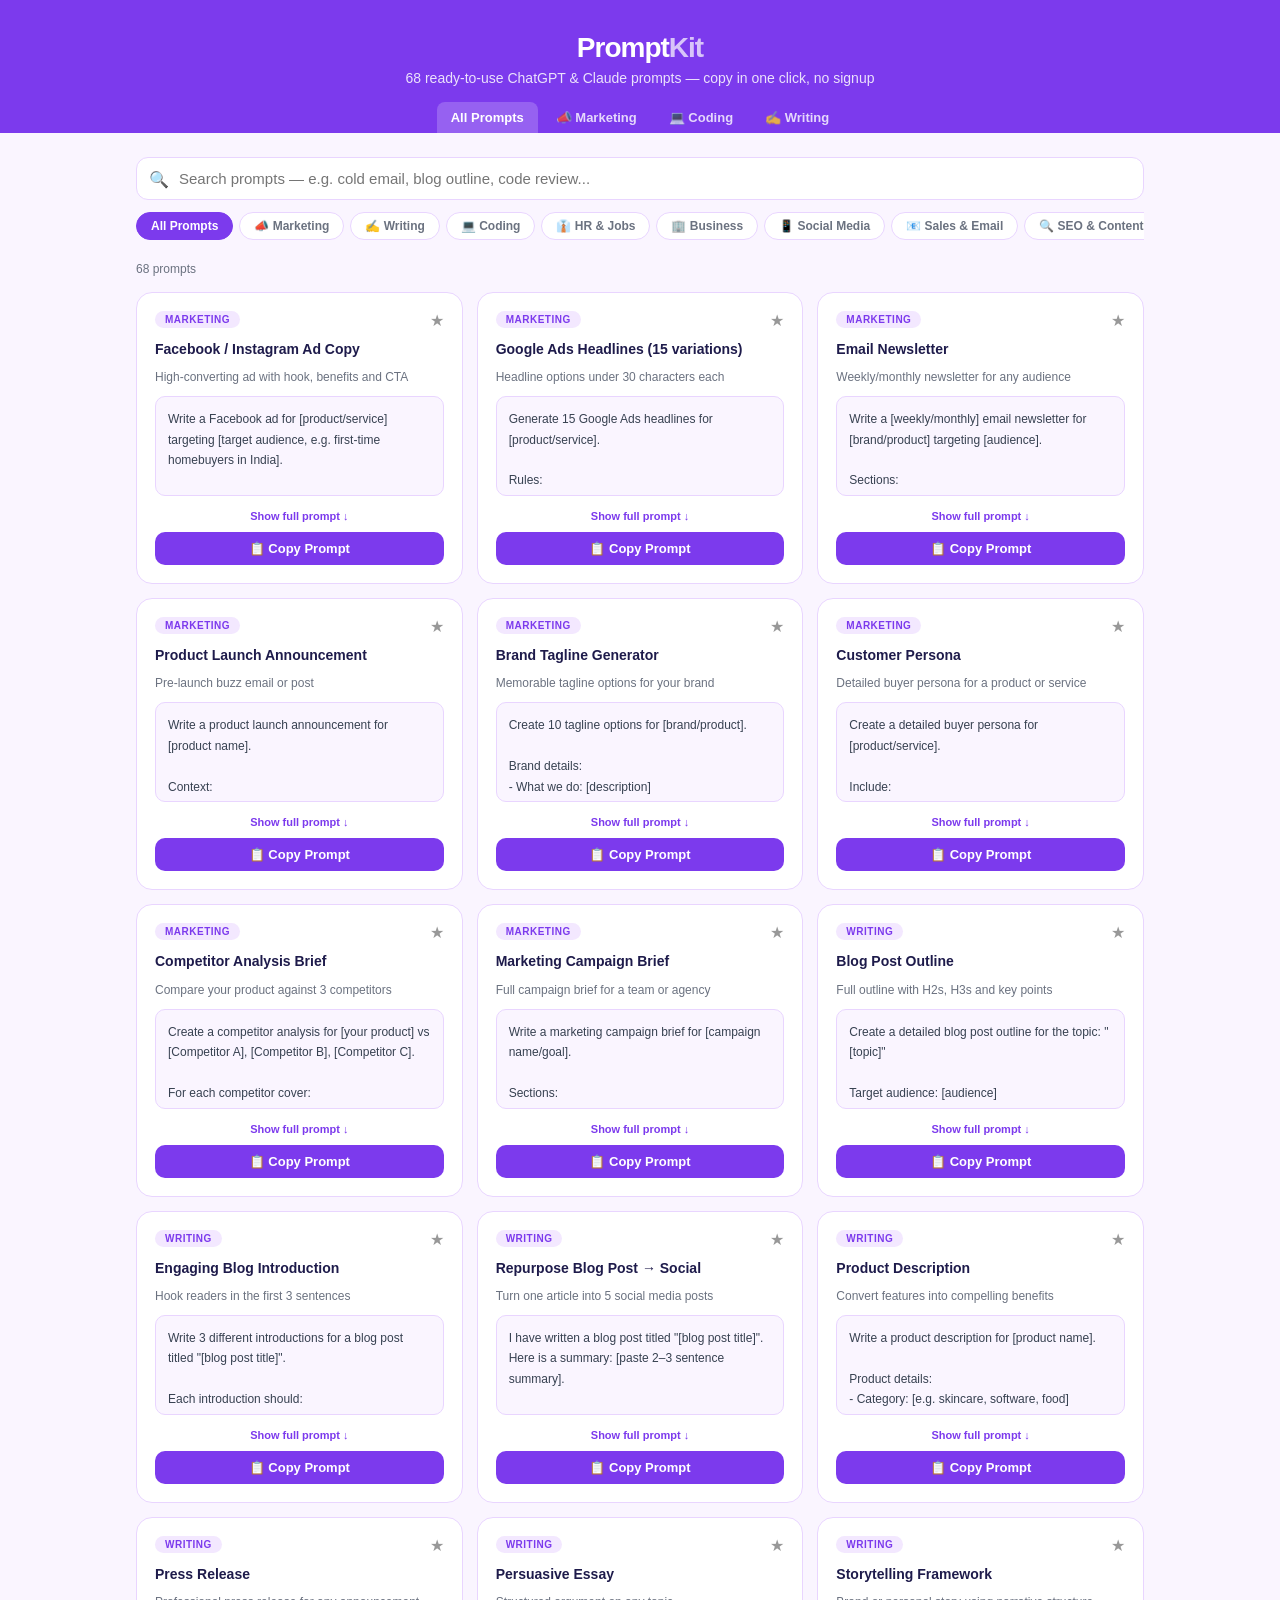
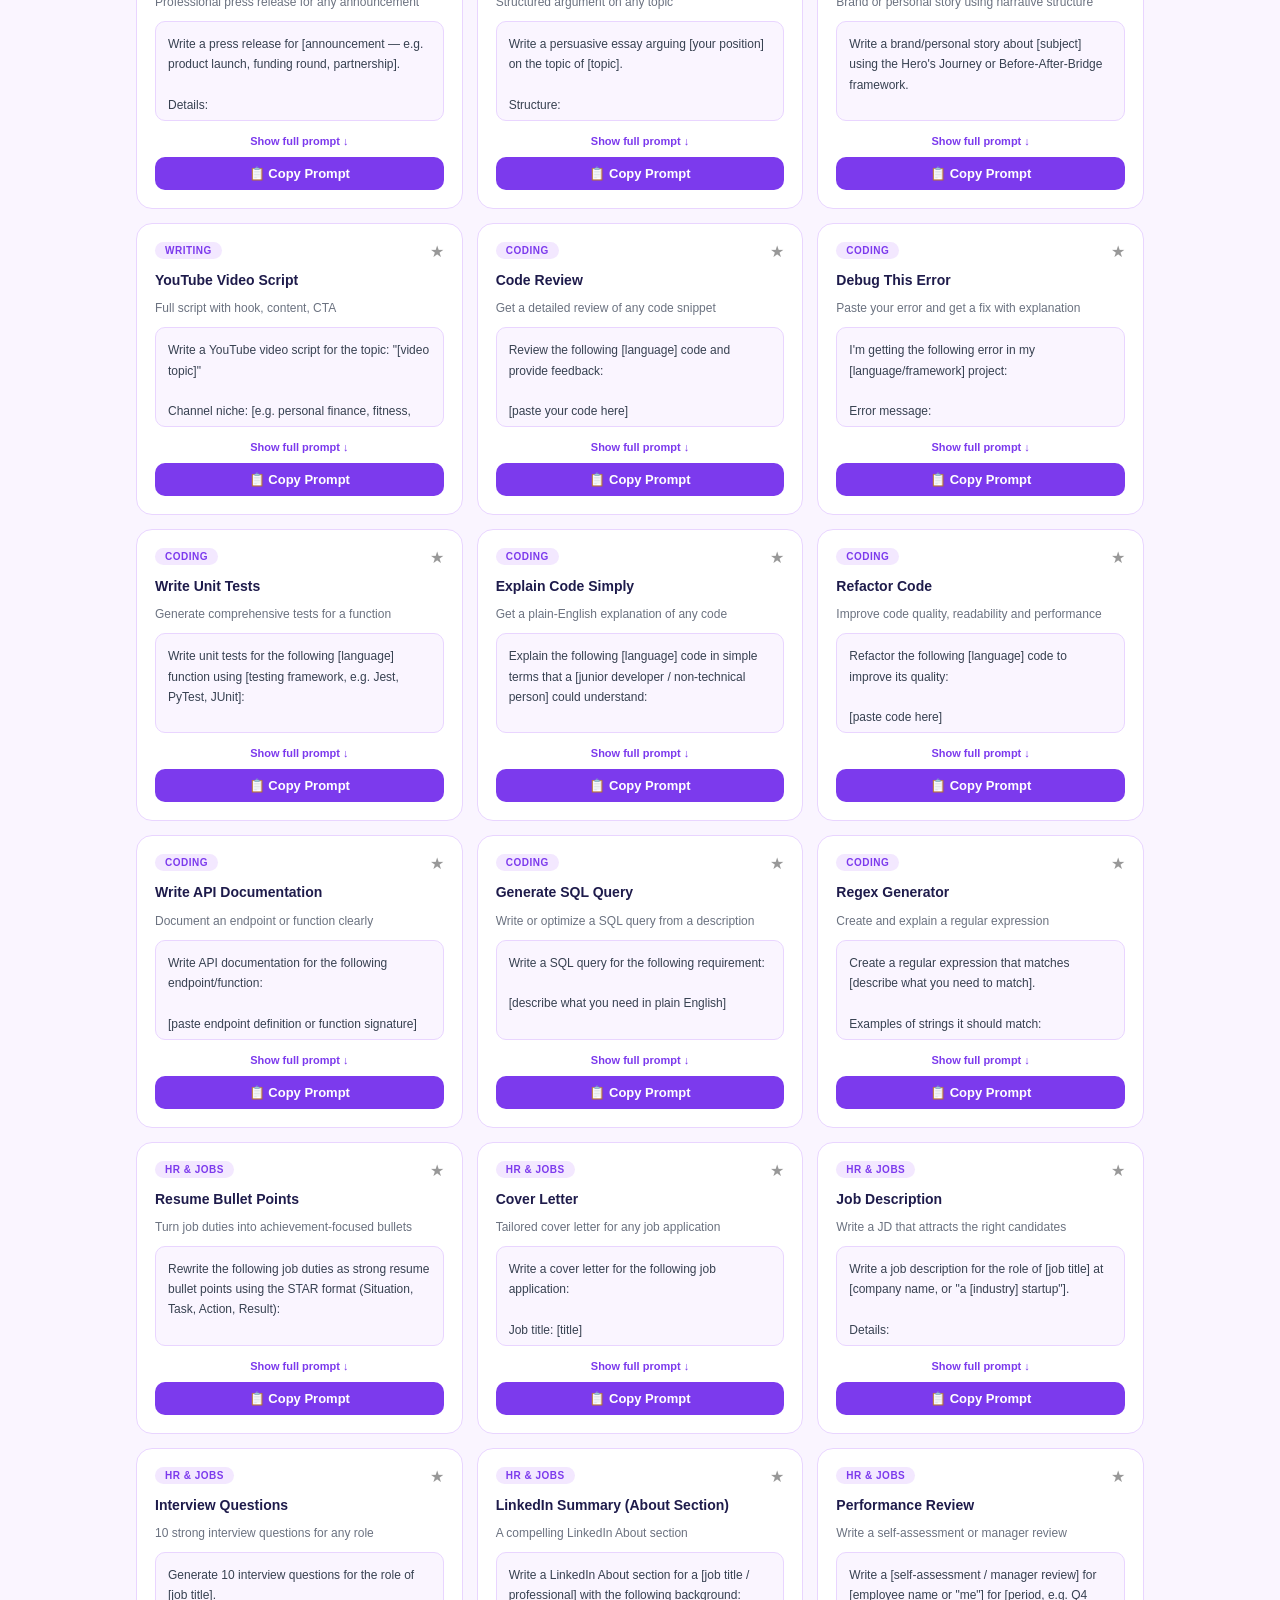
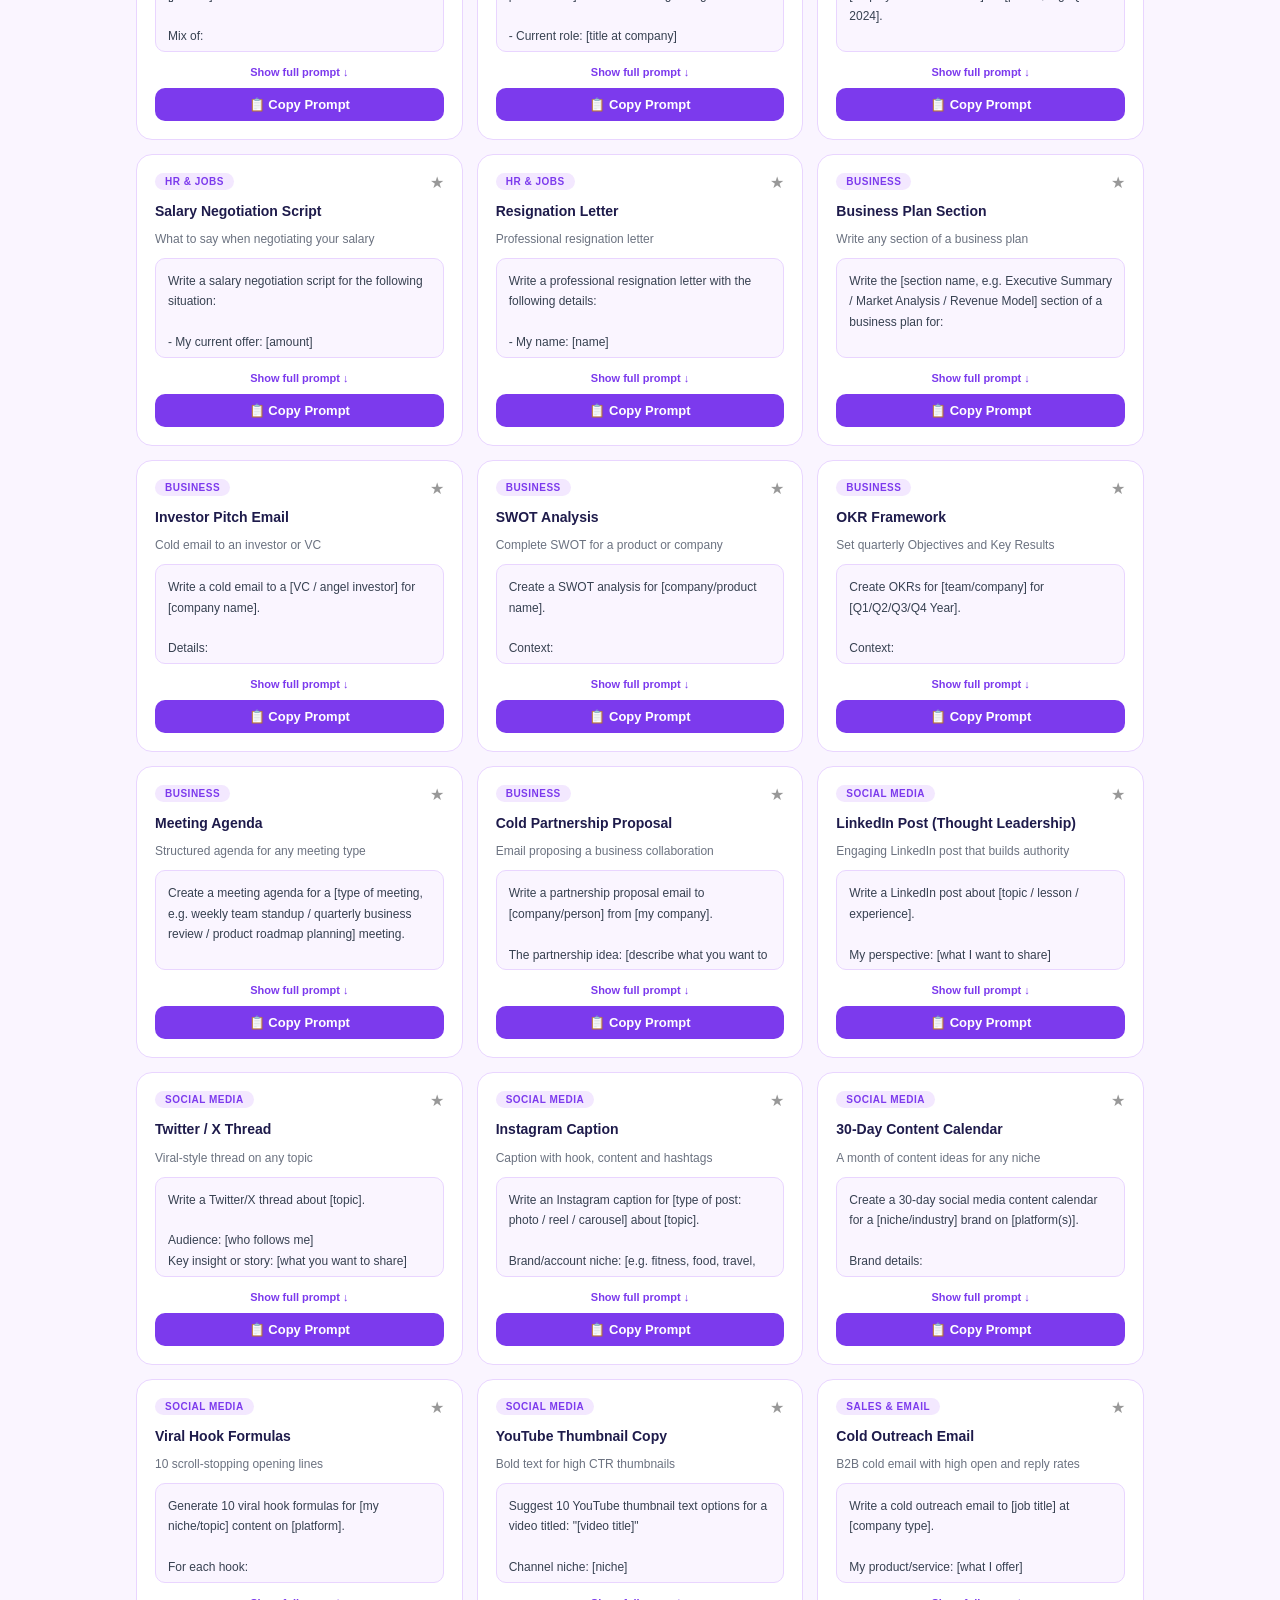
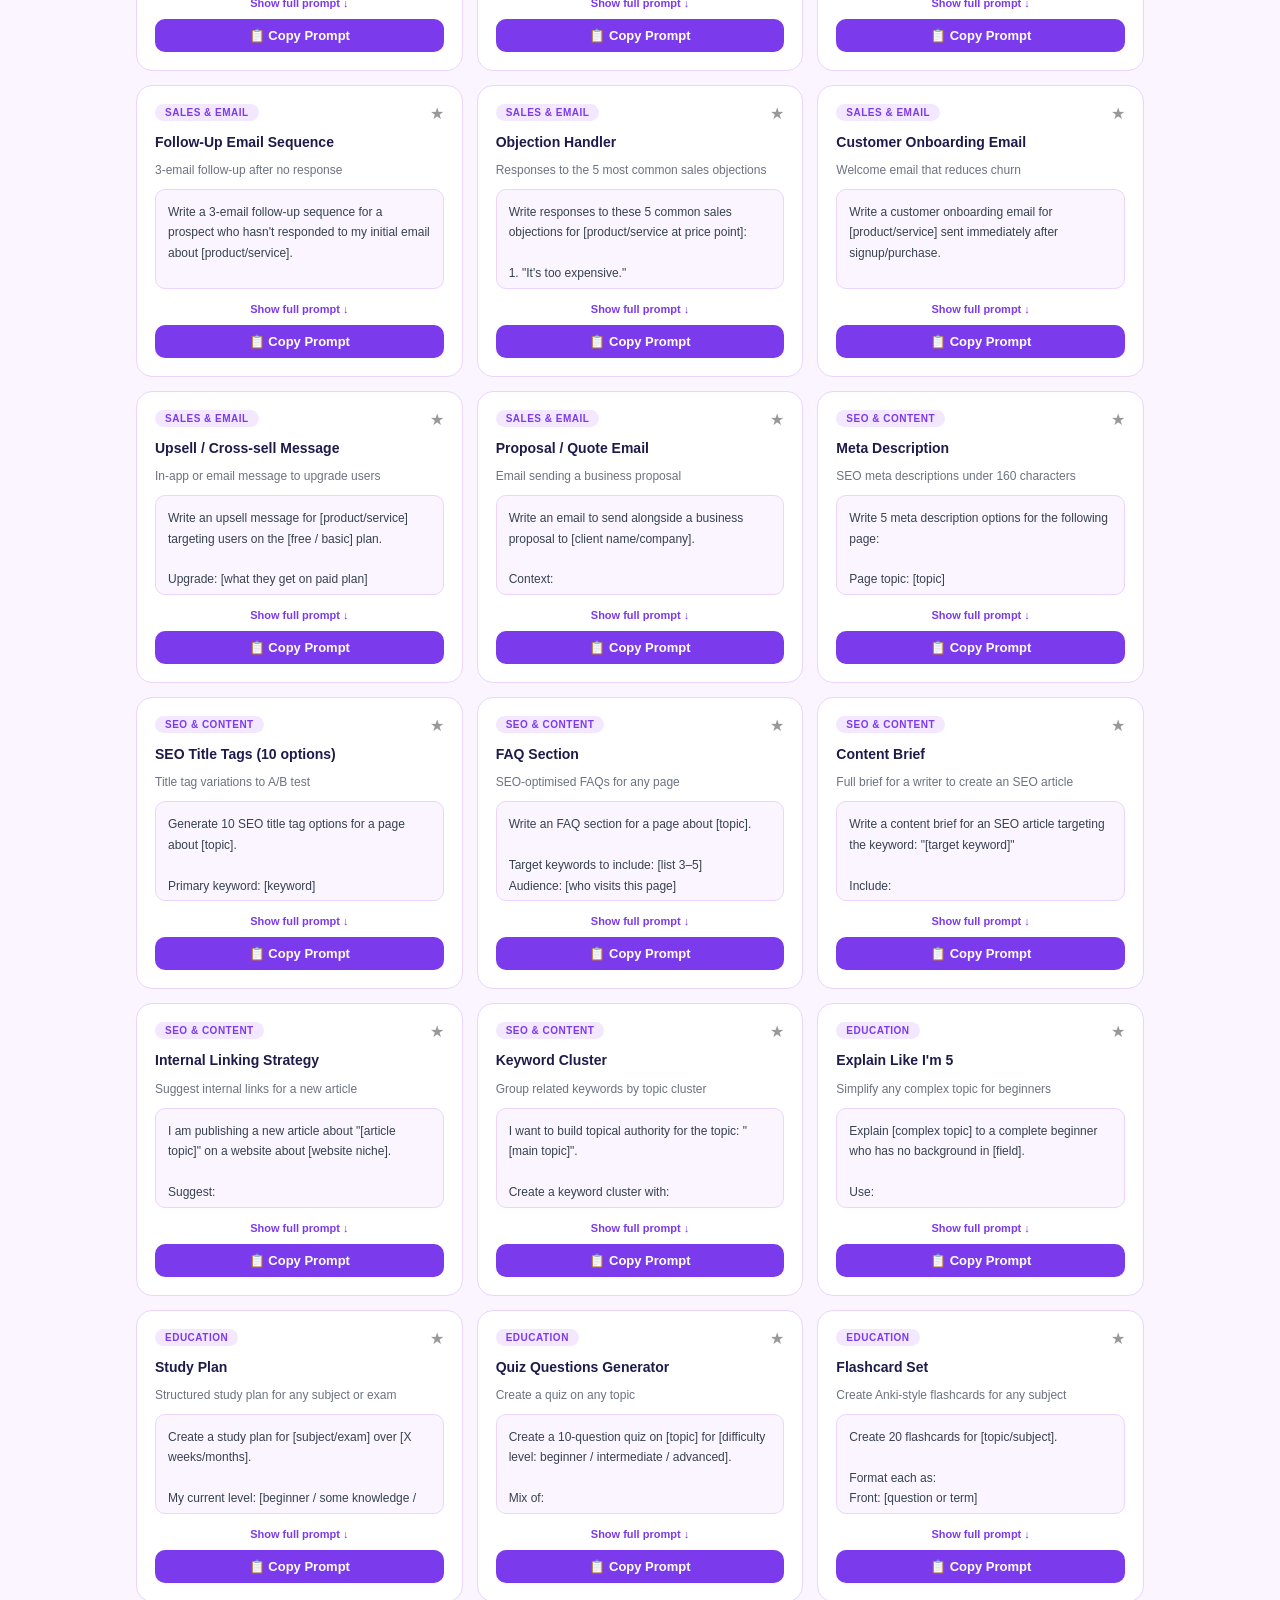
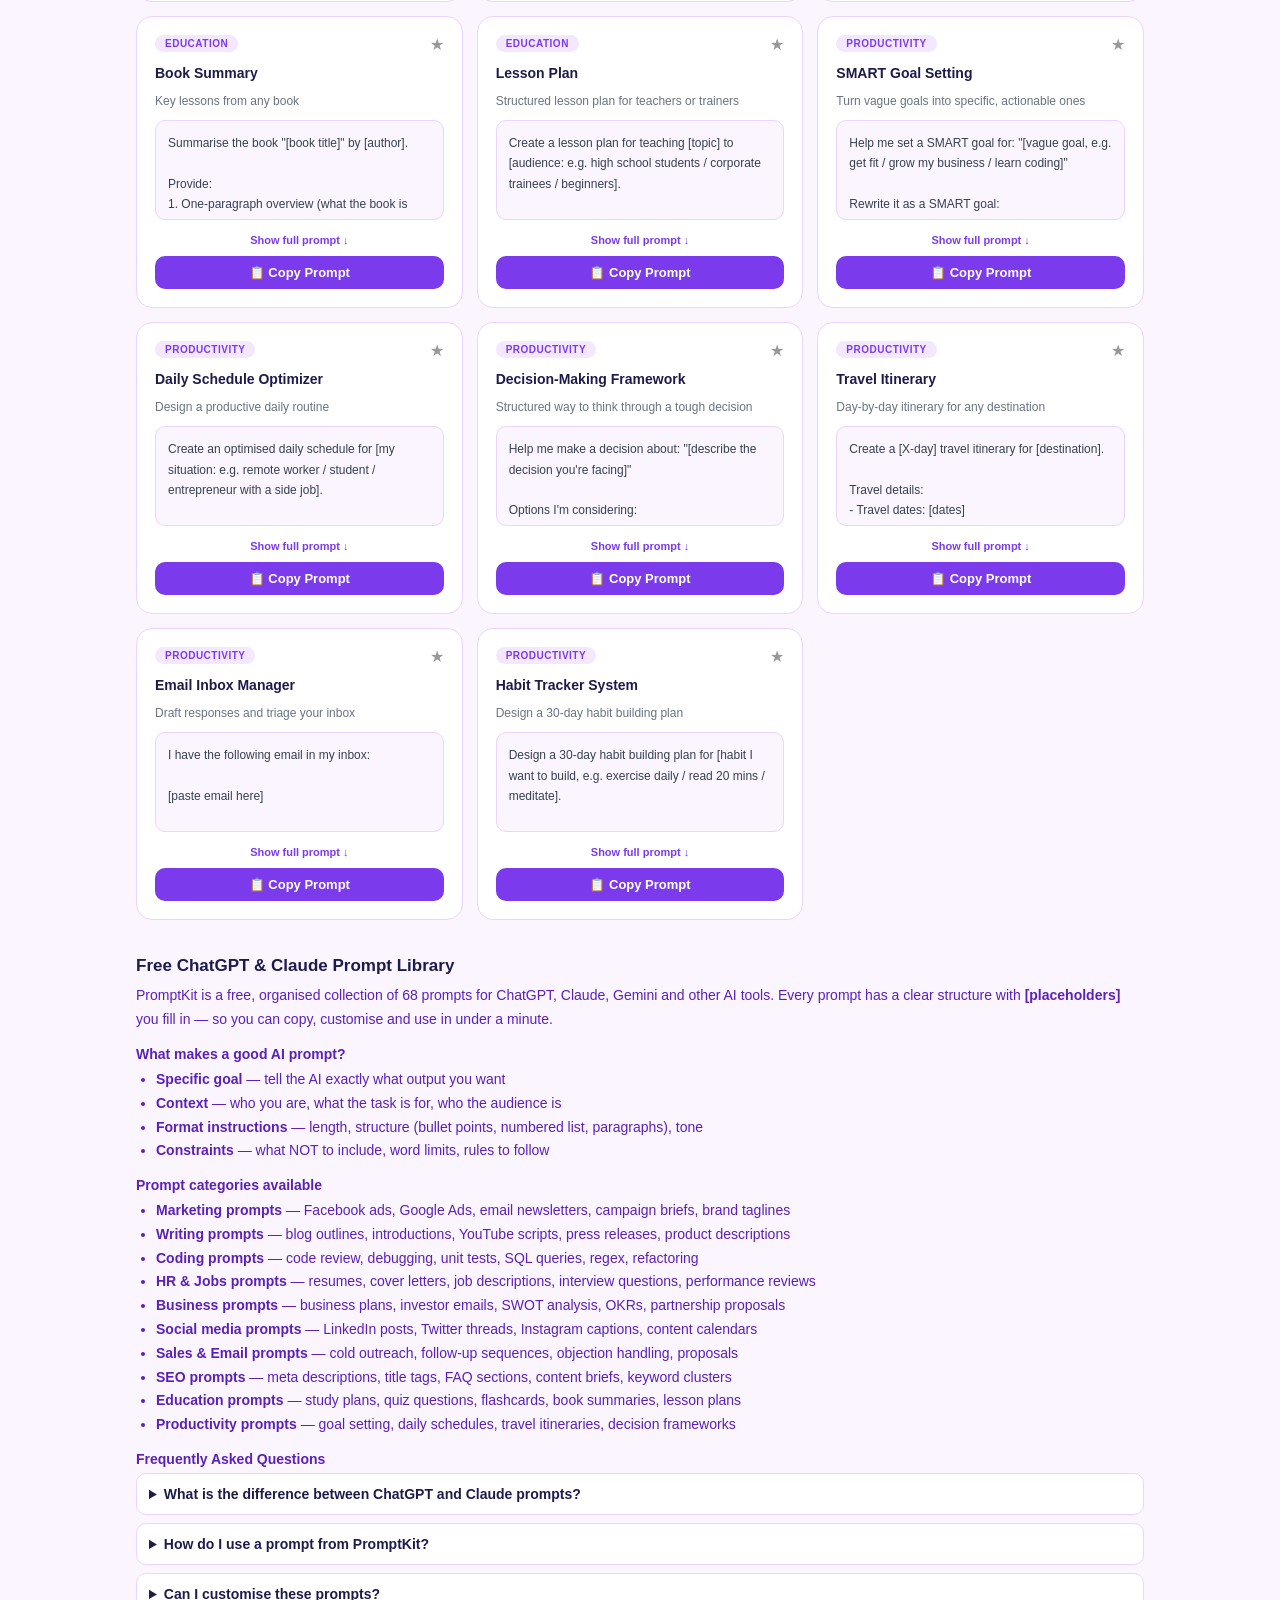
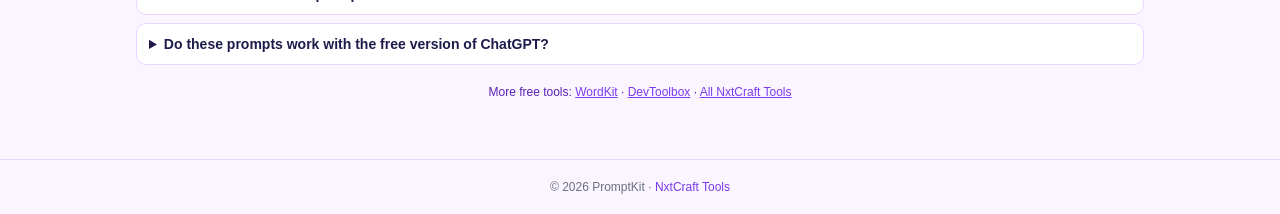
==== index.html @ 1565d72a "Add PromptKit — Free ChatGPT & Claude Prompt Library 68 prompts across 10 categories: marketing, wri" ====
<!DOCTYPE html>
<html lang="en">
<head>
<meta charset="UTF-8">
<meta name="viewport" content="width=device-width, initial-scale=1.0">
<title>PromptKit – Free ChatGPT & Claude Prompt Library | 68 Prompts</title>
<meta name="description" content="Free library of 68 ready-to-use ChatGPT and Claude prompts. Organised by category: marketing, writing, coding, HR, business, social media, SEO, sales and more. Copy in one click.">
<meta name="keywords" content="chatgpt prompts, claude prompts, ai prompts, chatgpt prompts for marketing, chatgpt prompts for writing, chatgpt prompts for coding, best chatgpt prompts, prompt library free, ai prompt templates">
<link rel="canonical" href="https://nxtcraft.github.io/promptkit/">
<meta property="og:title" content="PromptKit – Free ChatGPT & Claude Prompt Library">
<meta property="og:description" content="68 ready-to-use prompts for marketing, writing, coding, HR, business, sales and more. Copy in one click. Free, no signup.">
<meta property="og:type" content="website">
<meta property="og:url" content="https://nxtcraft.github.io/promptkit/">
<meta name="twitter:card" content="summary_large_image">
<link rel="stylesheet" href="css/main.css">
<script type="application/ld+json">
{
  "@context": "https://schema.org",
  "@type": "WebApplication",
  "name": "PromptKit – AI Prompt Library",
  "url": "https://nxtcraft.github.io/promptkit/",
  "description": "Free library of 68 ChatGPT and Claude prompts organised by category. Copy in one click.",
  "applicationCategory": "UtilitiesApplication",
  "offers": { "@type": "Offer", "price": "0", "priceCurrency": "INR" }
}
</script>
<script type="application/ld+json">
{
  "@context": "https://schema.org",
  "@type": "FAQPage",
  "mainEntity": [
    {
      "@type": "Question",
      "name": "What are the best ChatGPT prompts for marketing?",
      "acceptedAnswer": { "@type": "Answer", "text": "The best ChatGPT prompts for marketing include prompts for Facebook ad copy, Google Ads headlines, email newsletters, product launch announcements, brand taglines and customer personas. PromptKit includes all of these with fill-in-the-blank placeholders so you can use them immediately." }
    },
    {
      "@type": "Question",
      "name": "How do I write a good ChatGPT prompt?",
      "acceptedAnswer": { "@type": "Answer", "text": "A good ChatGPT prompt includes: a clear goal (what you want), context (who you are, what the task is), format instructions (length, structure, tone), and examples if needed. Using [placeholders] for variable information makes prompts reusable. All prompts in PromptKit follow this structure." }
    },
    {
      "@type": "Question",
      "name": "Can I use these prompts with Claude AI?",
      "acceptedAnswer": { "@type": "Answer", "text": "Yes. All prompts in PromptKit work with ChatGPT (GPT-4), Claude (by Anthropic), Google Gemini, and most other large language models. The prompts are model-agnostic — they use clear instructions that any capable AI can follow." }
    },
    {
      "@type": "Question",
      "name": "Are these prompts free to use?",
      "acceptedAnswer": { "@type": "Answer", "text": "Yes, all prompts on PromptKit are completely free. No signup, no paywall, no credit card. Copy any prompt in one click and use it immediately in ChatGPT, Claude, or any AI tool." }
    }
  ]
}
</script>
</head>
<body>

<div class="site-header">
  <h1>Prompt<span>Kit</span></h1>
  <p>68 ready-to-use ChatGPT & Claude prompts — copy in one click, no signup</p>
  <nav class="header-nav">
    <a href="index.html" class="active">All Prompts</a>
    <a href="marketing/">📣 Marketing</a>
    <a href="coding/">💻 Coding</a>
    <a href="writing/">✍️ Writing</a>
  </nav>
</div>

<div class="container">

  <div class="toolbar">
    <div class="search-box">
      <span>🔍</span>
      <input type="text" id="search" placeholder="Search prompts — e.g. cold email, blog outline, code review..." oninput="onSearch(this.value)" autocomplete="off">
    </div>
    <div class="filter-chips" id="filter-chips"></div>
  </div>

  <div class="stats-row" id="stats"></div>

  <div class="prompt-grid" id="prompt-grid"></div>

  <!-- SEO -->
  <div class="seo">
    <h2>Free ChatGPT & Claude Prompt Library</h2>
    <p>PromptKit is a free, organised collection of 68 prompts for ChatGPT, Claude, Gemini and other AI tools. Every prompt has a clear structure with <strong>[placeholders]</strong> you fill in — so you can copy, customise and use in under a minute.</p>

    <h3>What makes a good AI prompt?</h3>
    <ul>
      <li><strong>Specific goal</strong> — tell the AI exactly what output you want</li>
      <li><strong>Context</strong> — who you are, what the task is for, who the audience is</li>
      <li><strong>Format instructions</strong> — length, structure (bullet points, numbered list, paragraphs), tone</li>
      <li><strong>Constraints</strong> — what NOT to include, word limits, rules to follow</li>
    </ul>

    <h3>Prompt categories available</h3>
    <ul>
      <li><strong>Marketing prompts</strong> — Facebook ads, Google Ads, email newsletters, campaign briefs, brand taglines</li>
      <li><strong>Writing prompts</strong> — blog outlines, introductions, YouTube scripts, press releases, product descriptions</li>
      <li><strong>Coding prompts</strong> — code review, debugging, unit tests, SQL queries, regex, refactoring</li>
      <li><strong>HR & Jobs prompts</strong> — resumes, cover letters, job descriptions, interview questions, performance reviews</li>
      <li><strong>Business prompts</strong> — business plans, investor emails, SWOT analysis, OKRs, partnership proposals</li>
      <li><strong>Social media prompts</strong> — LinkedIn posts, Twitter threads, Instagram captions, content calendars</li>
      <li><strong>Sales & Email prompts</strong> — cold outreach, follow-up sequences, objection handling, proposals</li>
      <li><strong>SEO prompts</strong> — meta descriptions, title tags, FAQ sections, content briefs, keyword clusters</li>
      <li><strong>Education prompts</strong> — study plans, quiz questions, flashcards, book summaries, lesson plans</li>
      <li><strong>Productivity prompts</strong> — goal setting, daily schedules, travel itineraries, decision frameworks</li>
    </ul>

    <h3>Frequently Asked Questions</h3>
    <details>
      <summary>What is the difference between ChatGPT and Claude prompts?</summary>
      <p>Both ChatGPT (by OpenAI) and Claude (by Anthropic) are large language models that understand natural language instructions. The same prompt generally works well on both — the main differences are in response style. Claude tends to follow formatting instructions more precisely, while ChatGPT may be more creative. All prompts on PromptKit are tested to work on both.</p>
    </details>
    <details>
      <summary>How do I use a prompt from PromptKit?</summary>
      <p>Click "Copy Prompt" on any card. Open ChatGPT (chat.openai.com) or Claude (claude.ai). Paste the prompt. Replace the [placeholders] with your actual information. Press Enter. The AI will generate a tailored output in seconds.</p>
    </details>
    <details>
      <summary>Can I customise these prompts?</summary>
      <p>Yes — in fact, that's the point. Every prompt uses [brackets] to mark what you should customise. You can also add more context, change the format instructions, or combine parts of different prompts to create your own.</p>
    </details>
    <details>
      <summary>Do these prompts work with the free version of ChatGPT?</summary>
      <p>Most prompts work well with the free version of ChatGPT (GPT-3.5). For complex tasks like code review, SWOT analysis, or long-form writing, GPT-4 or Claude 3 will give significantly better results.</p>
    </details>

    <div style="margin-top:20px; text-align:center; font-size:12px; color:#5b21b6;">
      More free tools: <a href="https://nxtcraft.github.io/wordkit/" style="color:#7c3aed;">WordKit</a> ·
      <a href="https://nxtcraft.github.io/devtoolbox/" style="color:#7c3aed;">DevToolbox</a> ·
      <a href="https://nxtcraft.github.io/" style="color:#7c3aed;">All NxtCraft Tools</a>
    </div>
  </div>
</div>

<footer>&copy; 2026 PromptKit · <a href="https://nxtcraft.github.io/">NxtCraft Tools</a></footer>

<script src="js/prompts.js"></script>
<script src="js/app.js"></script>
</body>
</html>
---- css/main.css ----
*, *::before, *::after { box-sizing: border-box; margin: 0; padding: 0; }
:root {
  --bg: #faf5ff; --surface: #fff; --surface2: #faf5ff;
  --border: #e9d5ff; --accent: #7c3aed; --accent2: #6d28d9;
  --accent-light: #f5f3ff; --text: #1e1b4b; --muted: #6b7280; --label: #5b21b6;
  --success: #16a34a; --tag-bg: #f3e8ff; --tag-text: #7c3aed;
}
body { font-family: -apple-system, BlinkMacSystemFont, 'Segoe UI', sans-serif; background: var(--bg); color: var(--text); min-height: 100vh; font-size: 15px; }

/* HEADER */
.site-header { background: var(--accent); color: white; padding: 32px 16px 0; text-align: center; }
.site-header h1 { font-size: 28px; font-weight: 900; letter-spacing: -1px; }
.site-header h1 span { opacity: .7; }
.site-header p { font-size: 14px; opacity: .85; margin: 6px 0 16px; }
.header-nav { display: flex; gap: 4px; justify-content: center; flex-wrap: wrap; padding-bottom: 0; }
.header-nav a { color: rgba(255,255,255,.8); font-size: 13px; font-weight: 600; padding: 8px 14px; border-radius: 8px 8px 0 0; text-decoration: none; white-space: nowrap; }
.header-nav a.active, .header-nav a:hover { background: rgba(255,255,255,.2); color: white; }

.container { max-width: 1040px; margin: 0 auto; padding: 24px 16px 60px; }

/* SEARCH + FILTER */
.toolbar { display: flex; flex-direction: column; gap: 12px; margin-bottom: 20px; }
.search-box { position: relative; }
.search-box input { width: 100%; padding: 12px 16px 12px 42px; border: 1.5px solid var(--border); border-radius: 12px; font-size: 15px; background: var(--surface); outline: none; color: var(--text); }
.search-box input:focus { border-color: var(--accent); }
.search-box span { position: absolute; left: 13px; top: 50%; transform: translateY(-50%); font-size: 16px; }
.filter-chips { display: flex; gap: 6px; overflow-x: auto; padding-bottom: 2px; }
.filter-chips::-webkit-scrollbar { height: 3px; }
.chip { padding: 6px 14px; border-radius: 20px; border: 1.5px solid var(--border); background: var(--surface); font-size: 12px; font-weight: 700; cursor: pointer; color: var(--muted); white-space: nowrap; transition: all .15s; }
.chip.active { background: var(--accent); color: white; border-color: var(--accent); }
.chip:hover:not(.active) { border-color: var(--accent); color: var(--accent); }

/* STATS */
.stats-row { font-size: 12px; color: var(--muted); margin-bottom: 16px; }

/* GRID */
.prompt-grid { display: grid; grid-template-columns: repeat(auto-fill, minmax(300px, 1fr)); gap: 14px; }
@media (max-width: 640px) { .prompt-grid { grid-template-columns: 1fr; } }

/* PROMPT CARD */
.prompt-card { background: var(--surface); border: 1.5px solid var(--border); border-radius: 16px; padding: 18px; display: flex; flex-direction: column; gap: 10px; transition: border-color .15s, box-shadow .15s; }
.prompt-card:hover { border-color: var(--accent); box-shadow: 0 4px 16px rgba(124,58,237,.08); }
.card-top { display: flex; align-items: flex-start; justify-content: space-between; gap: 8px; }
.card-category { font-size: 10px; font-weight: 800; padding: 3px 10px; border-radius: 12px; background: var(--tag-bg); color: var(--tag-text); text-transform: uppercase; letter-spacing: .05em; white-space: nowrap; }
.fav-btn { background: none; border: none; font-size: 16px; cursor: pointer; opacity: .4; transition: opacity .15s; flex-shrink: 0; }
.fav-btn.active { opacity: 1; }
.card-title { font-size: 14px; font-weight: 800; color: var(--text); line-height: 1.3; }
.card-desc { font-size: 12px; color: var(--muted); line-height: 1.5; }
.prompt-box { background: var(--surface2); border: 1px solid var(--border); border-radius: 10px; padding: 12px; font-size: 12px; color: #374151; line-height: 1.7; font-family: inherit; position: relative; max-height: 100px; overflow: hidden; transition: max-height .3s; }
.prompt-box.expanded { max-height: 600px; }
.prompt-text { white-space: pre-wrap; word-break: break-word; }
.expand-btn { background: none; border: none; font-size: 11px; color: var(--accent); cursor: pointer; font-weight: 700; margin-top: 4px; padding: 0; }
.card-actions { display: flex; gap: 8px; }
.copy-btn { flex: 1; padding: 9px; background: var(--accent); color: white; border: none; border-radius: 10px; font-size: 13px; font-weight: 700; cursor: pointer; transition: background .15s; }
.copy-btn:hover { background: var(--accent2); }
.copy-btn.copied { background: var(--success); }

/* CATEGORY PAGES HERO */
.cat-hero { background: var(--accent); color: white; padding: 28px 16px; text-align: center; }
.cat-hero h1 { font-size: 22px; font-weight: 900; margin-bottom: 6px; }
.cat-hero p { font-size: 14px; opacity: .85; max-width: 520px; margin: 0 auto; }

/* SEO */
.seo { margin-top: 36px; }
.seo h2 { font-size: 17px; font-weight: 800; margin-bottom: 8px; }
.seo h3 { font-size: 14px; font-weight: 700; margin: 14px 0 6px; color: var(--label); }
.seo p, .seo li { font-size: 14px; color: #5b21b6; line-height: 1.7; }
.seo ul, .seo ol { padding-left: 20px; margin-bottom: 10px; }
details { background: var(--surface); border: 1px solid var(--border); border-radius: 10px; padding: 12px; margin-bottom: 8px; }
summary { font-weight: 700; font-size: 14px; cursor: pointer; color: var(--text); }
details p { font-size: 13px; color: var(--muted); margin-top: 8px; line-height: 1.6; }

footer { text-align: center; padding: 20px; font-size: 12px; color: var(--muted); border-top: 1px solid var(--border); }
footer a { color: var(--accent); text-decoration: none; }

.empty-state { text-align: center; padding: 48px 20px; color: var(--muted); }
.empty-state div:first-child { font-size: 36px; margin-bottom: 8px; }
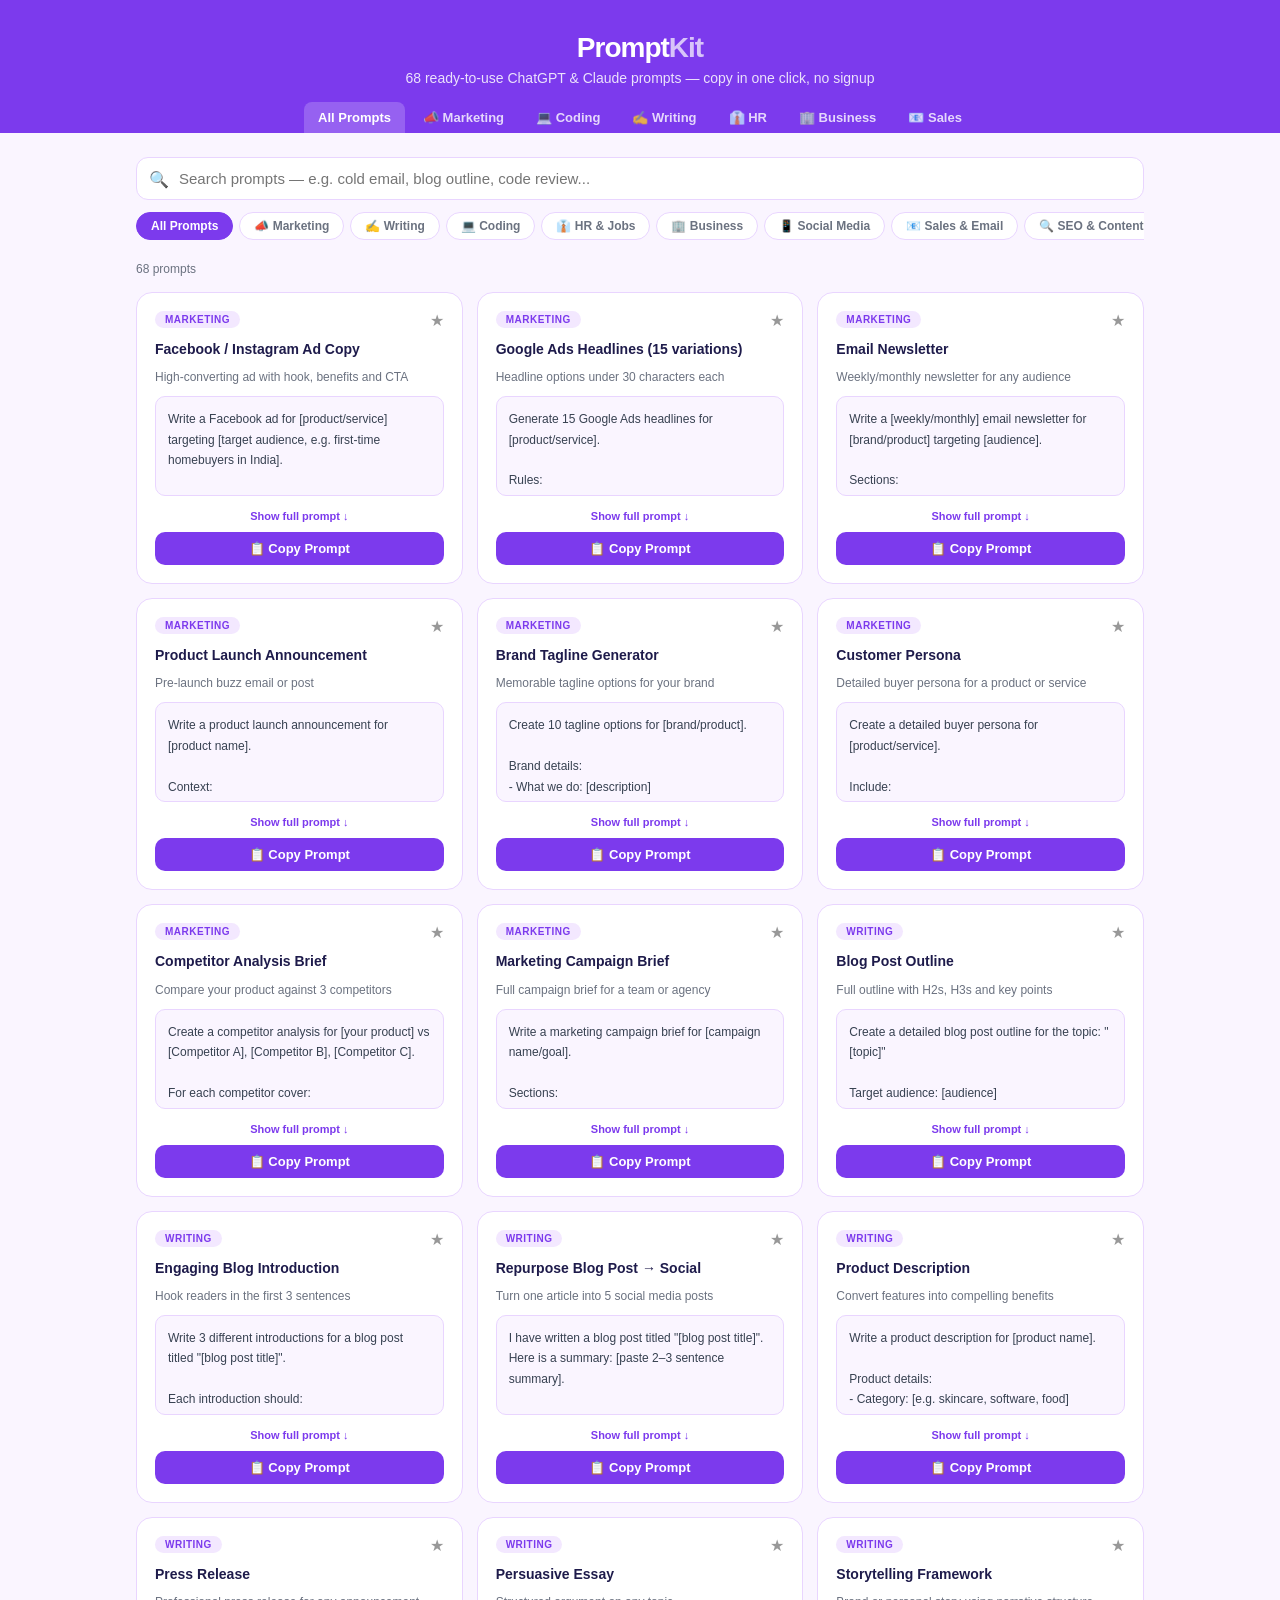
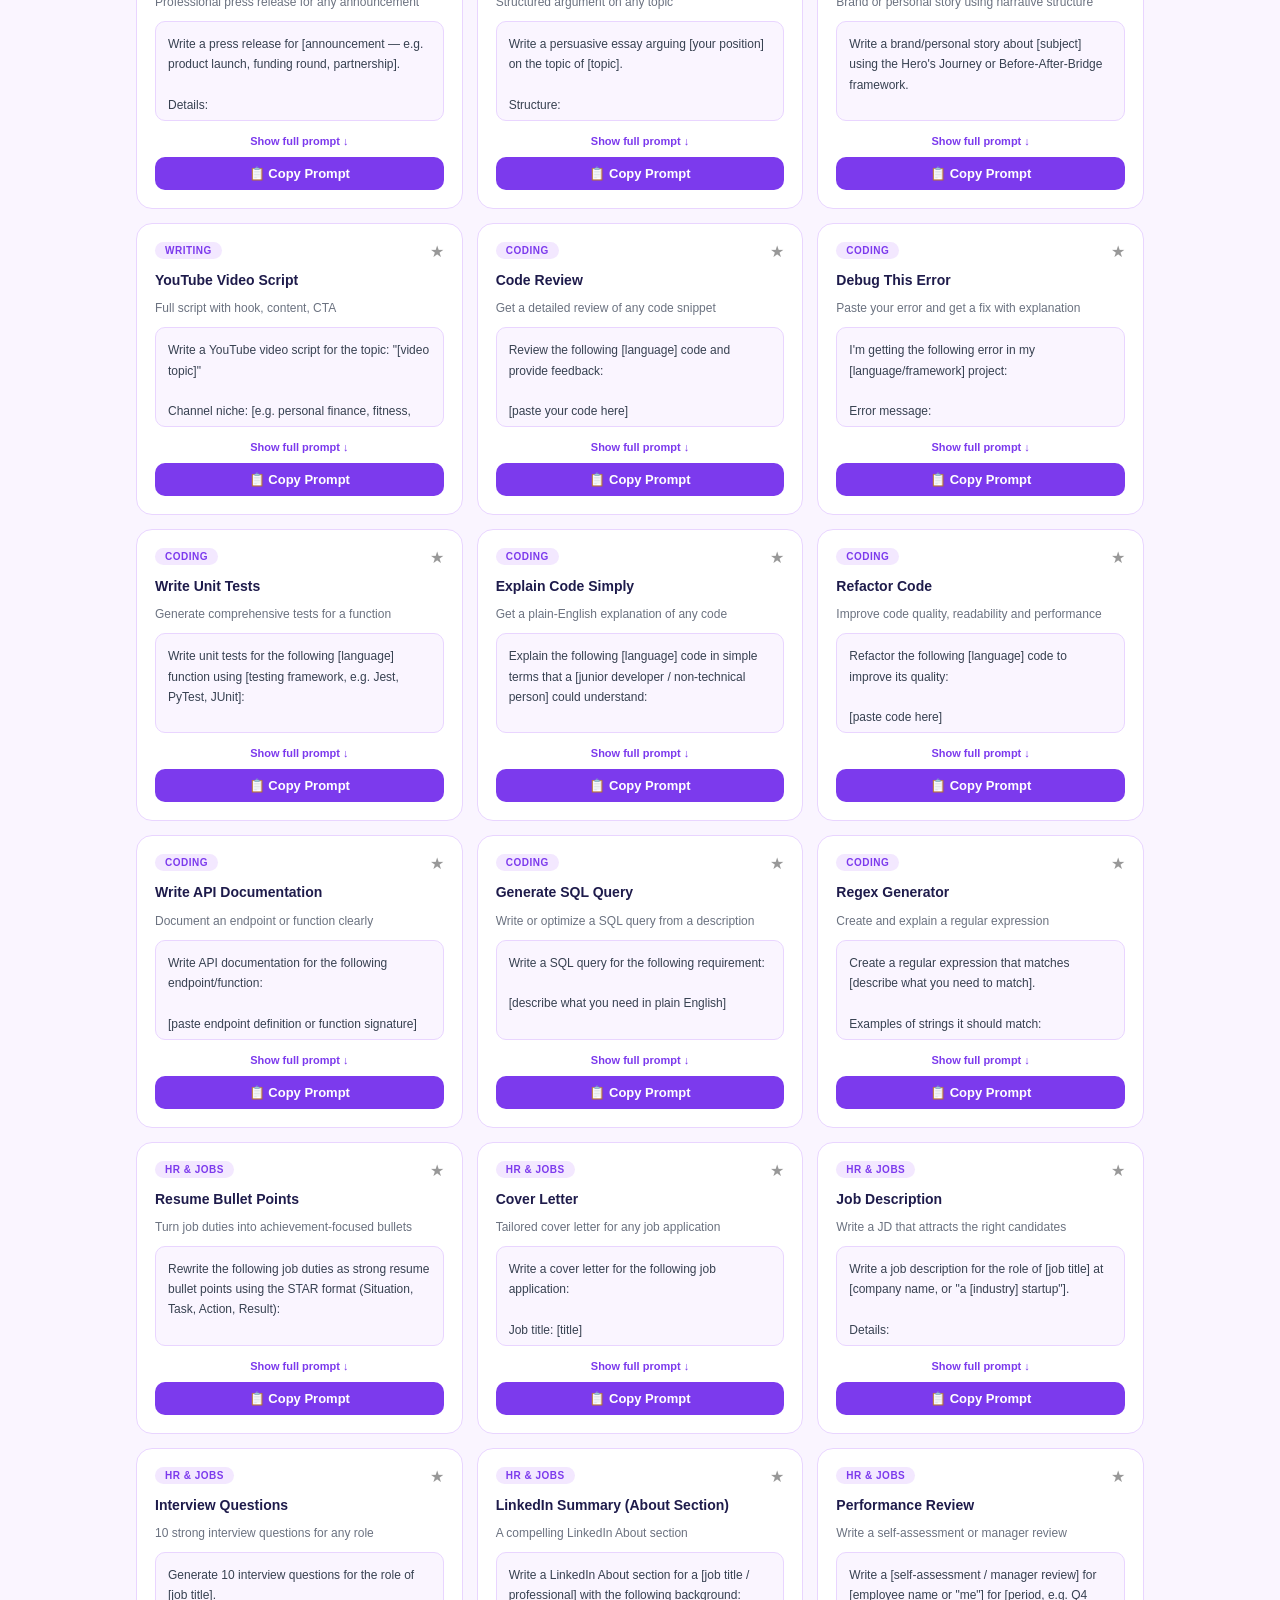
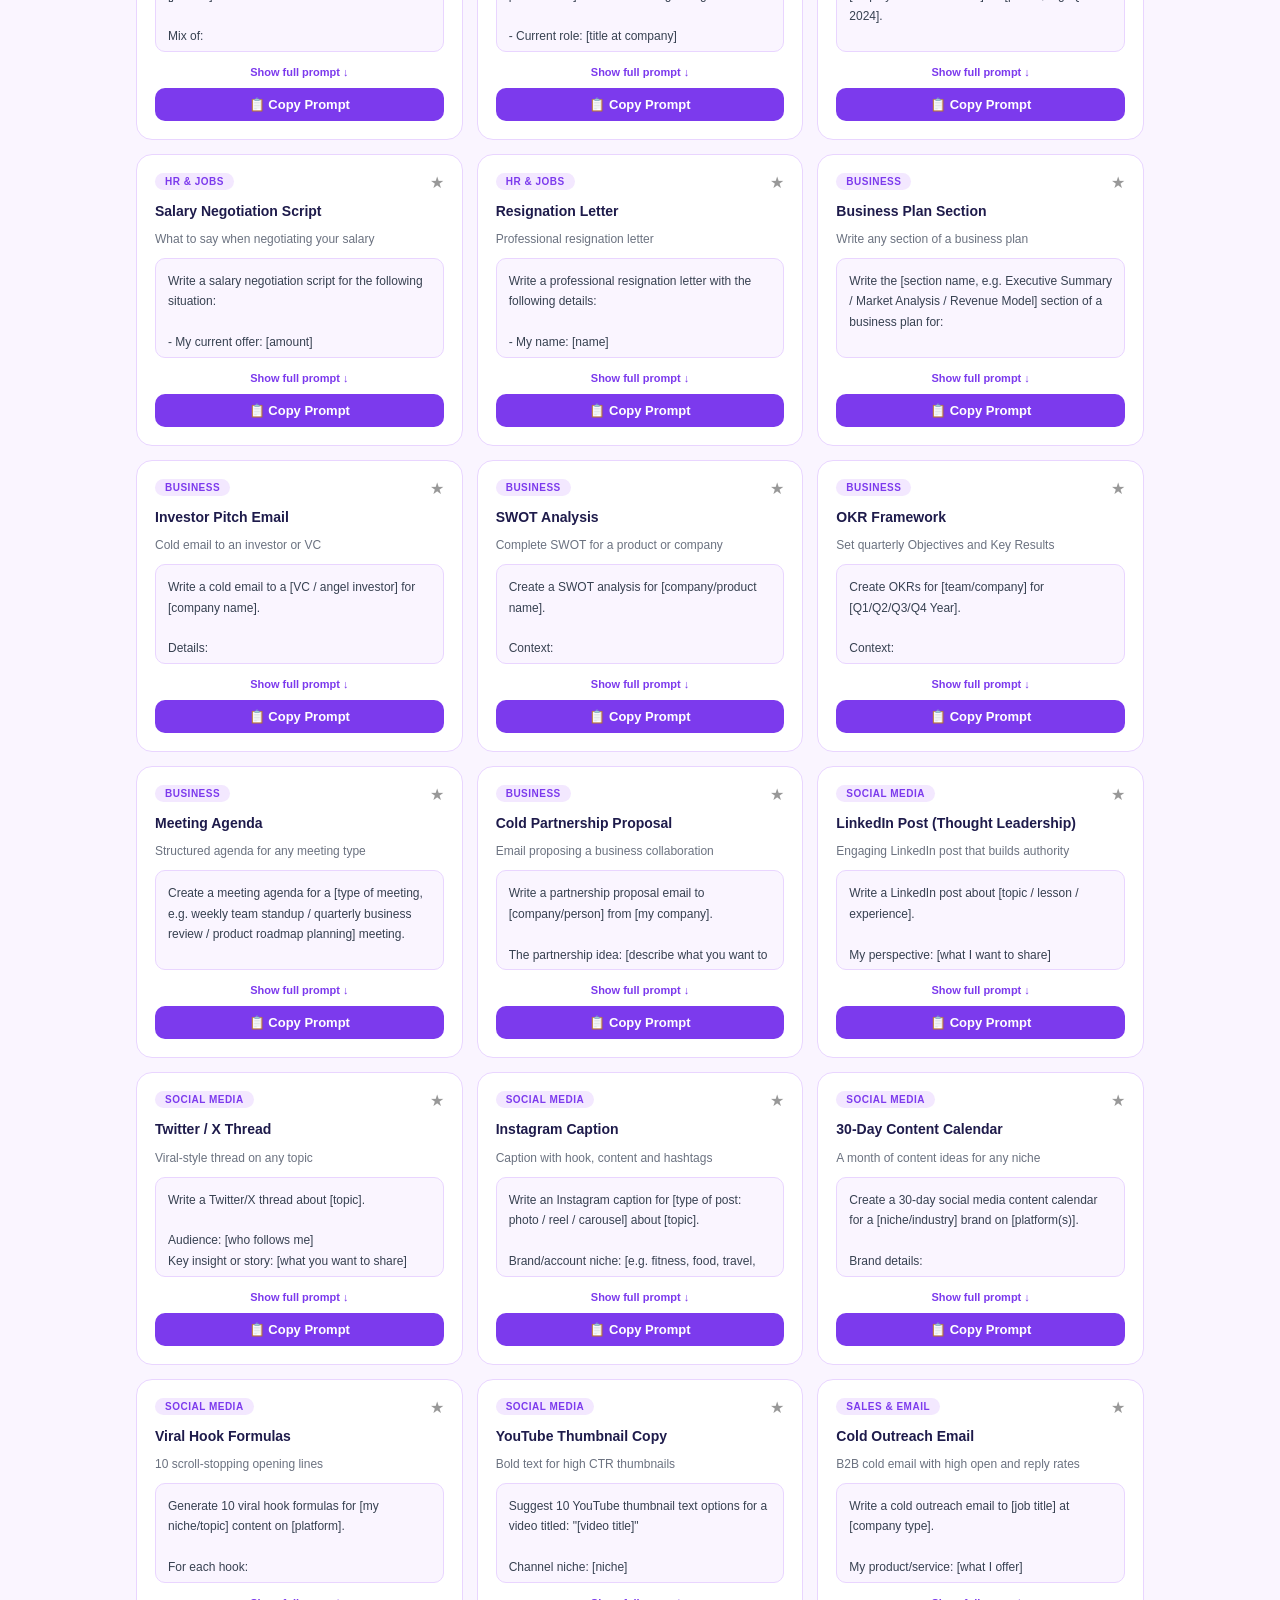
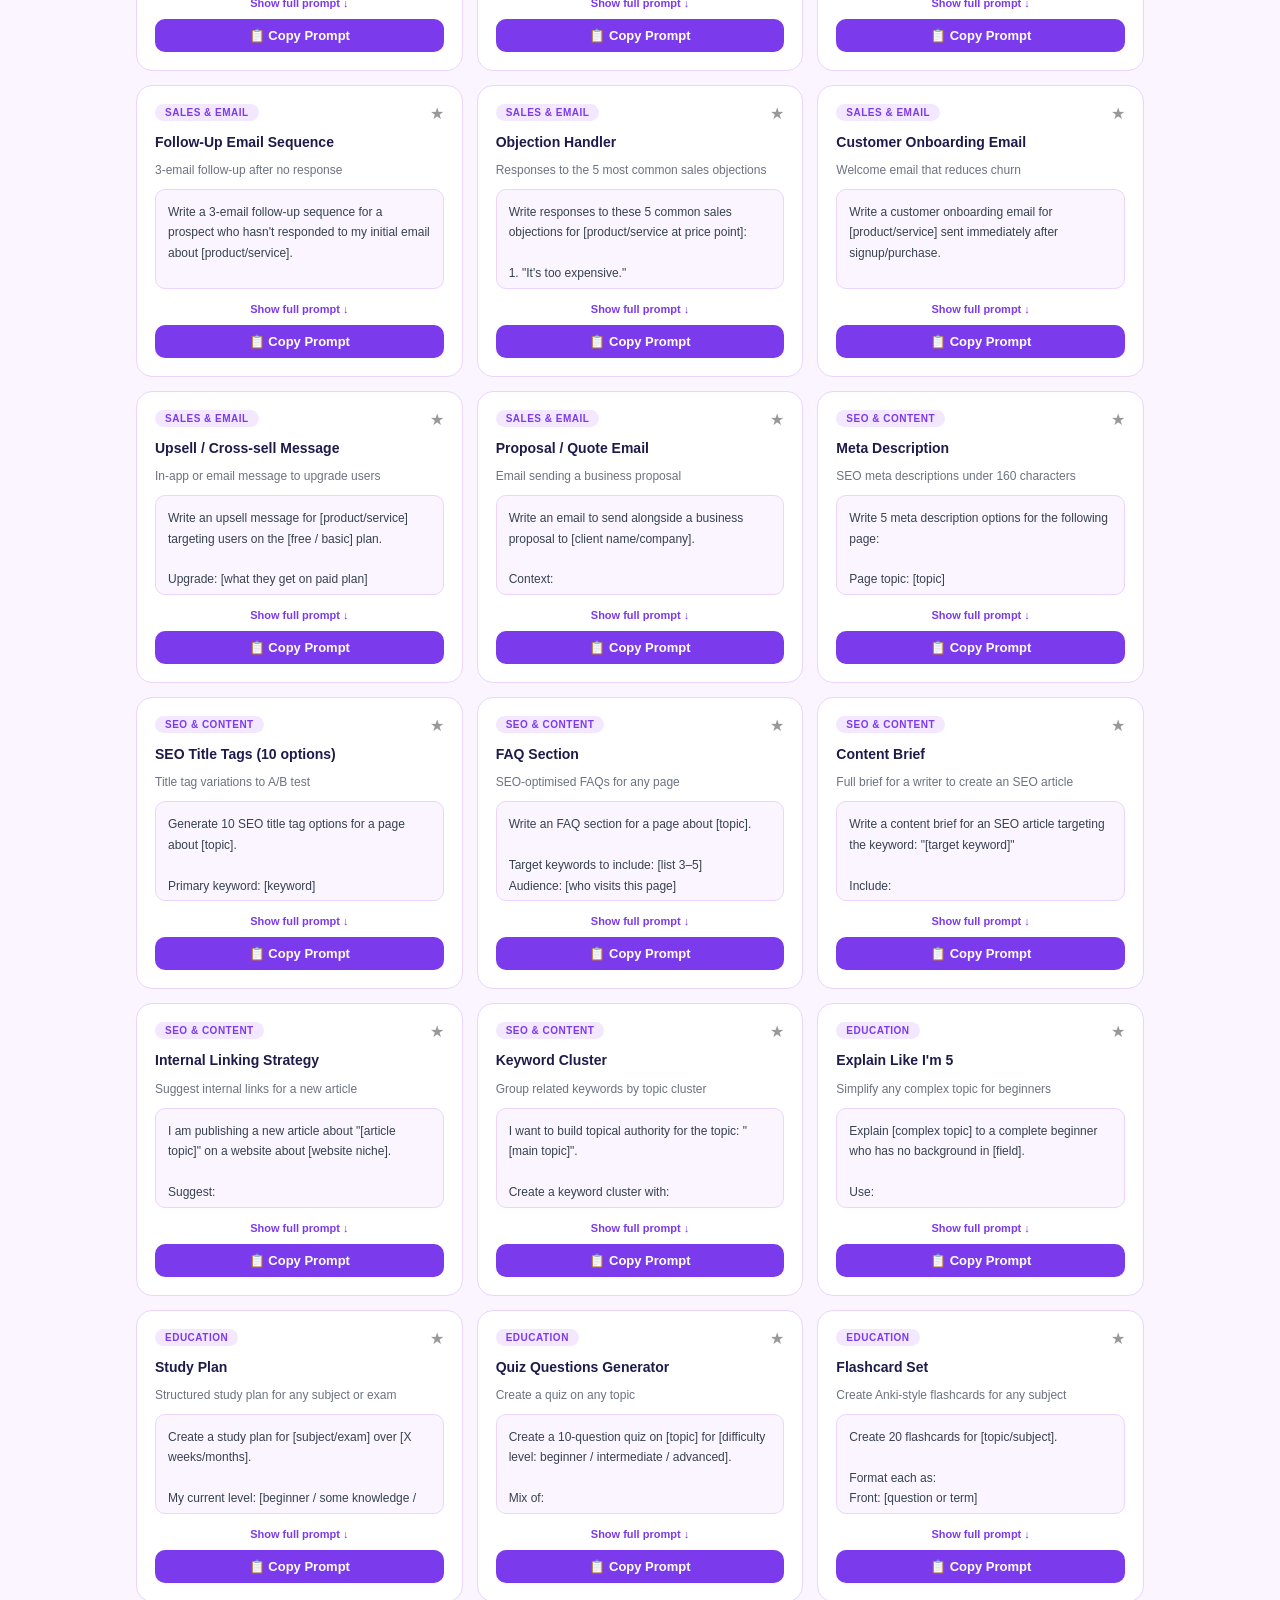
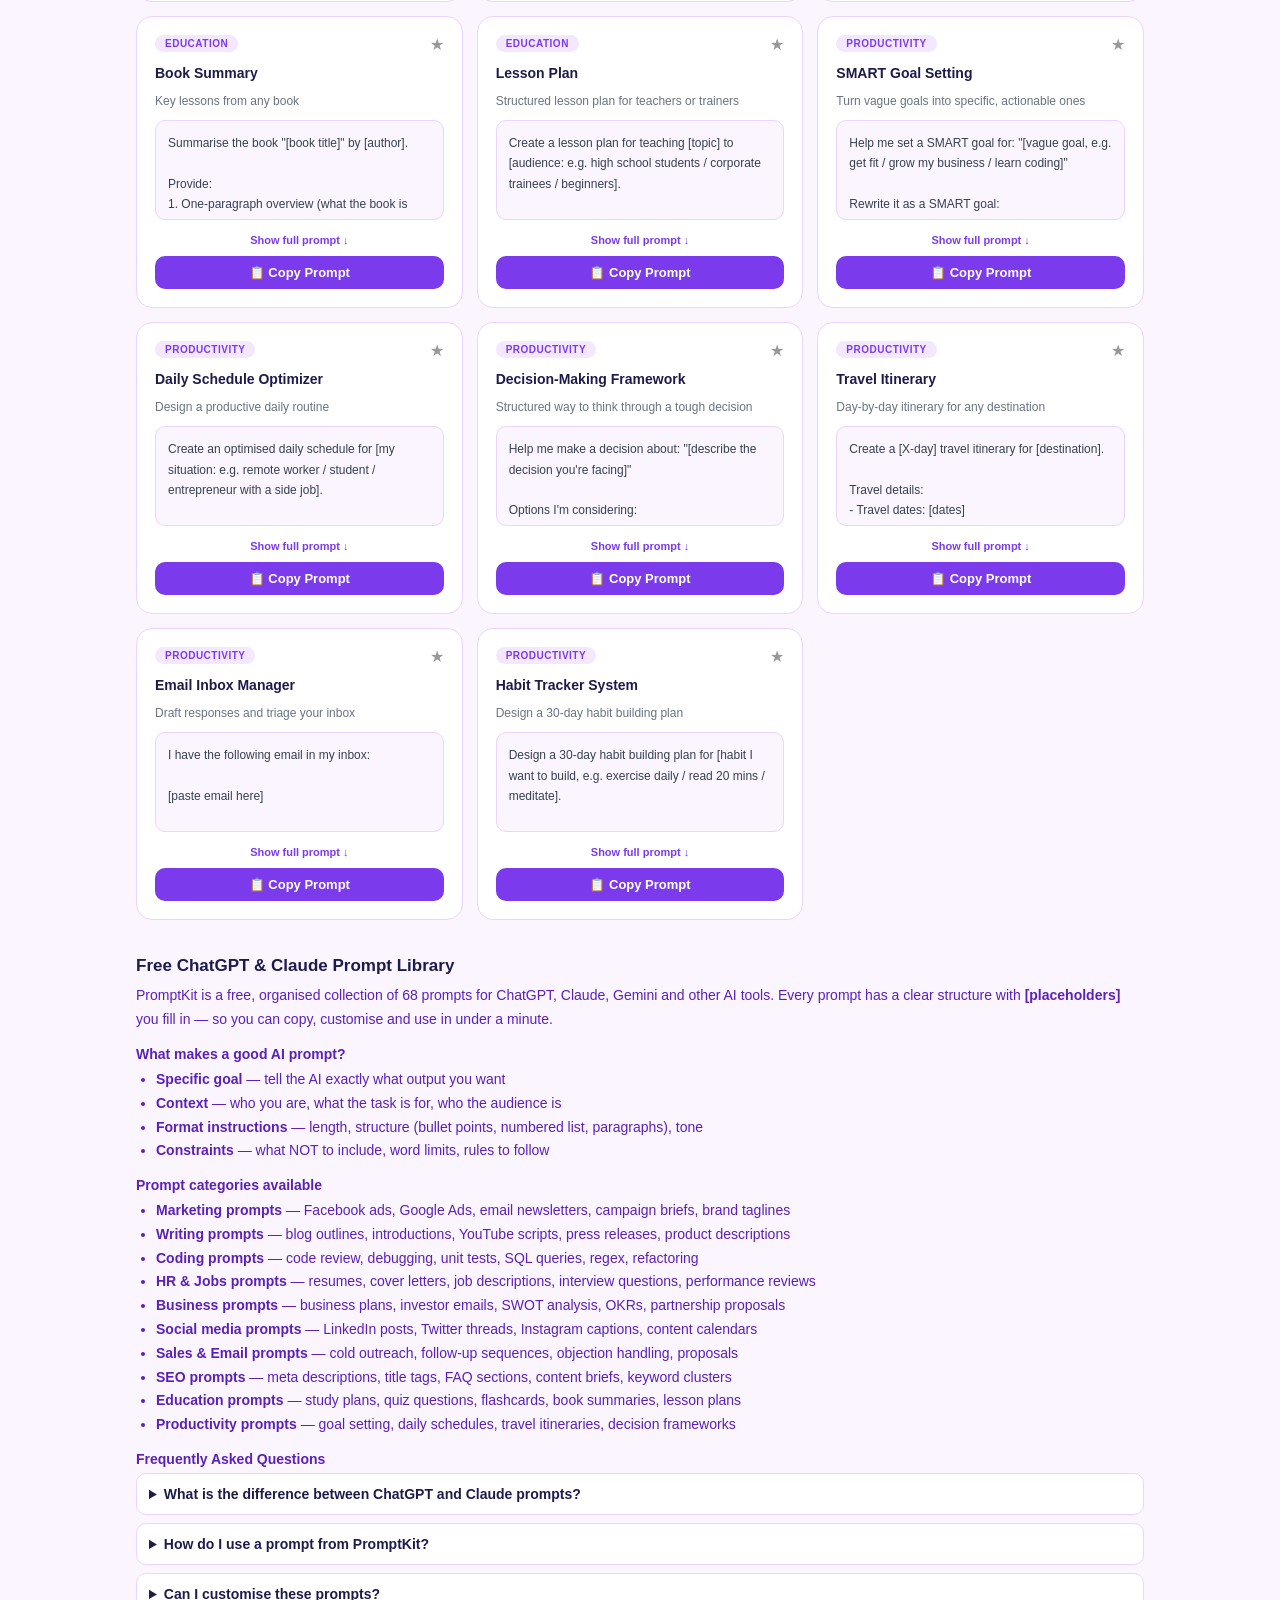
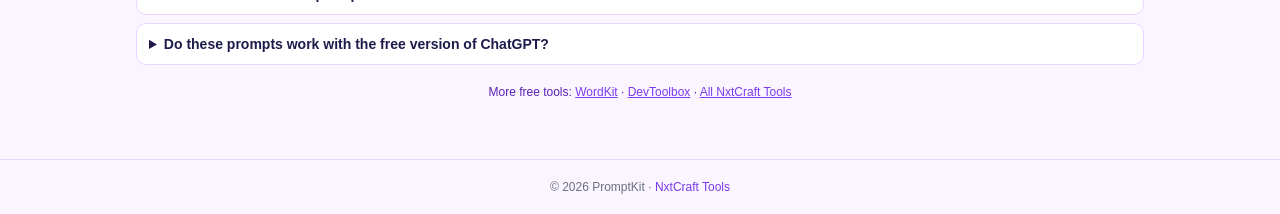
==== commit 086340ef: "feat: add HR, Business, Sales category pages 3 new SEO landing pages targeting: chatgpt prompts for " ====
--- a/index.html
+++ b/index.html
@@ -63,6 +63,9 @@
     <a href="marketing/">📣 Marketing</a>
     <a href="coding/">💻 Coding</a>
     <a href="writing/">✍️ Writing</a>
+    <a href="hr/">👔 HR</a>
+    <a href="business/">🏢 Business</a>
+    <a href="sales/">📧 Sales</a>
   </nav>
 </div>
 
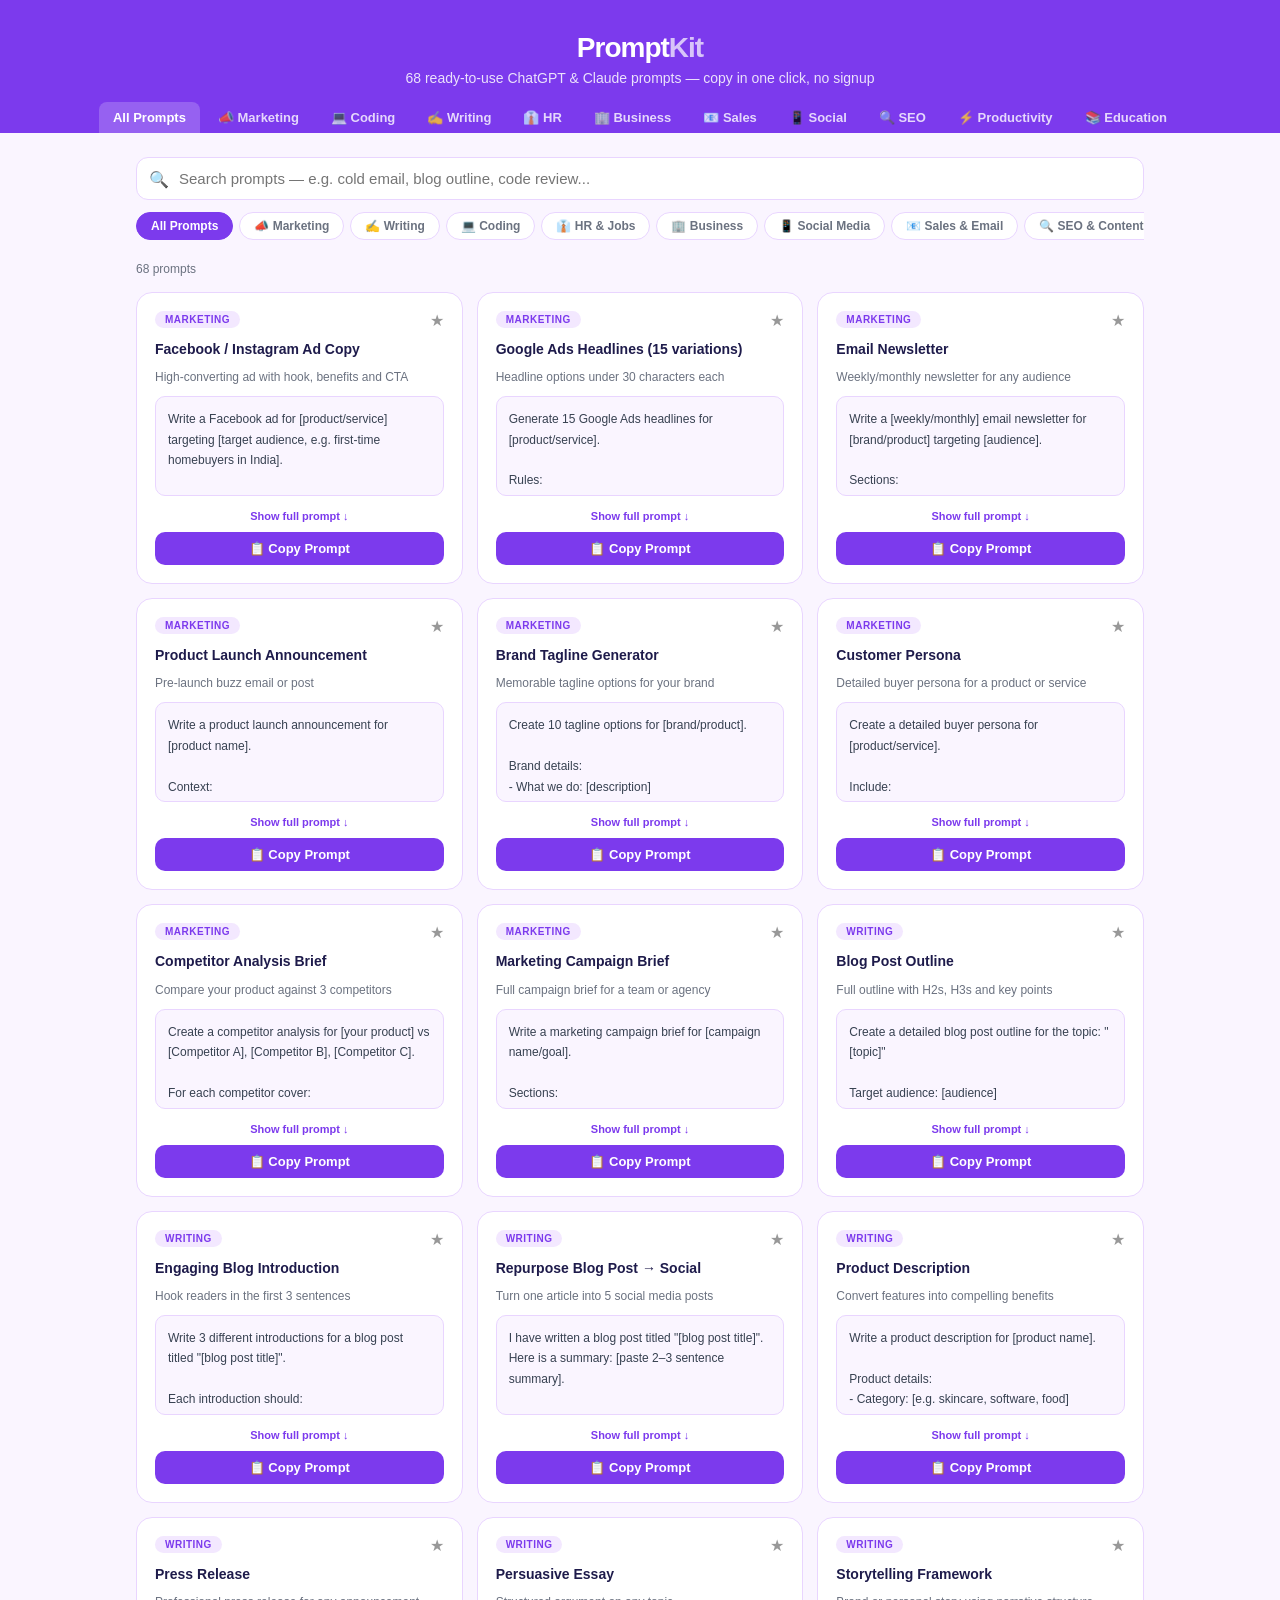
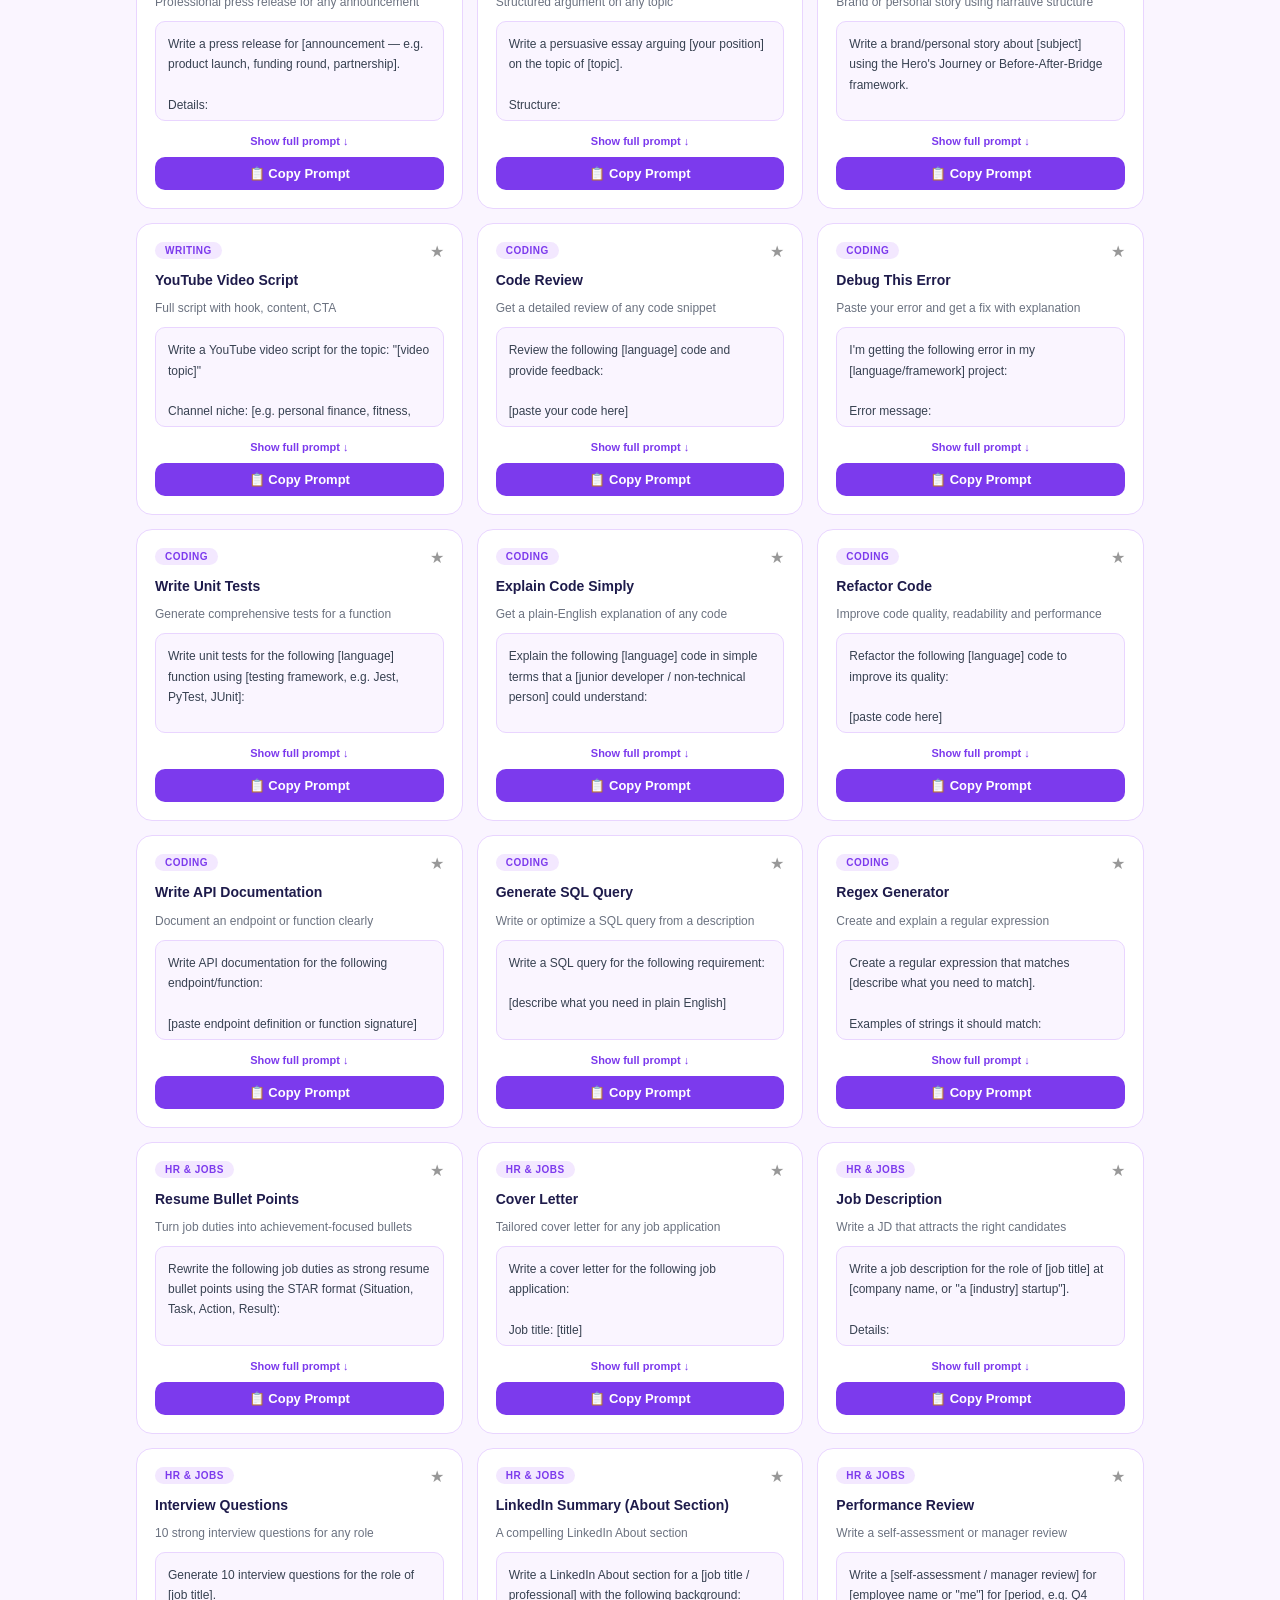
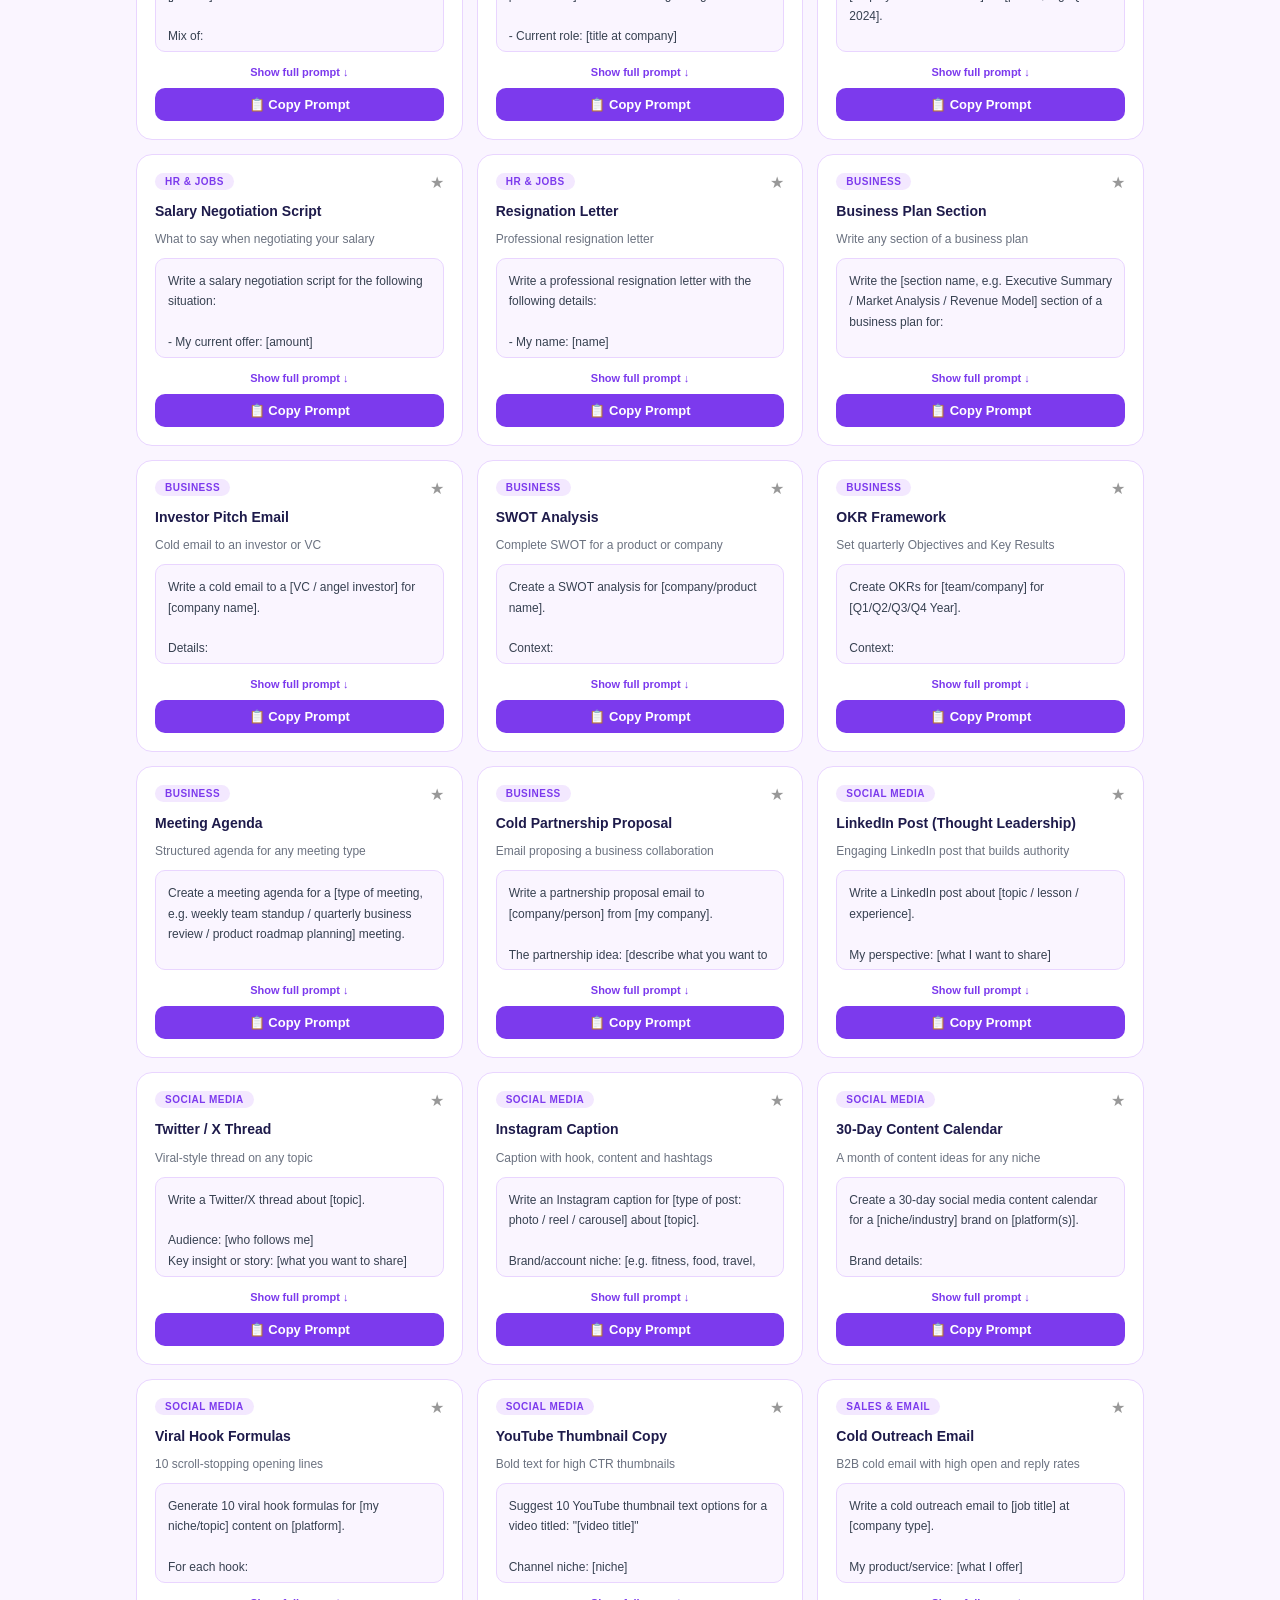
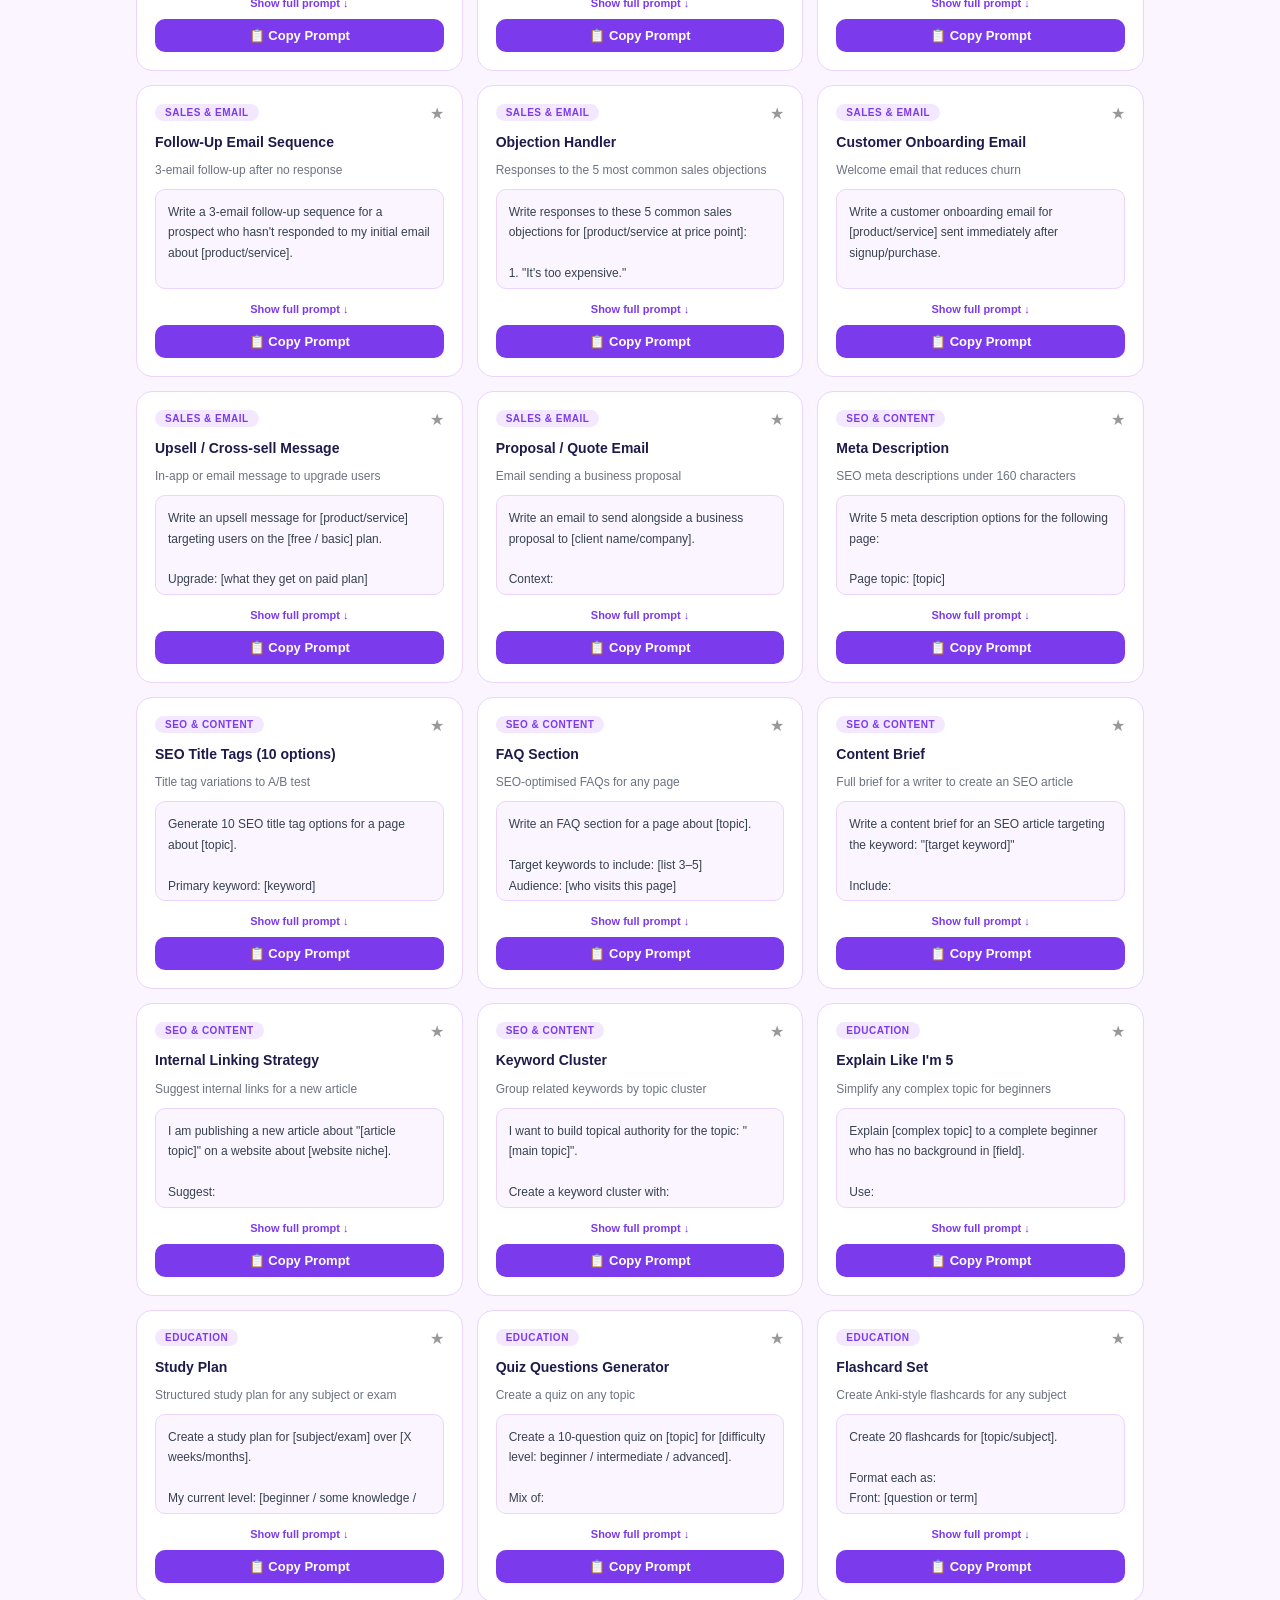
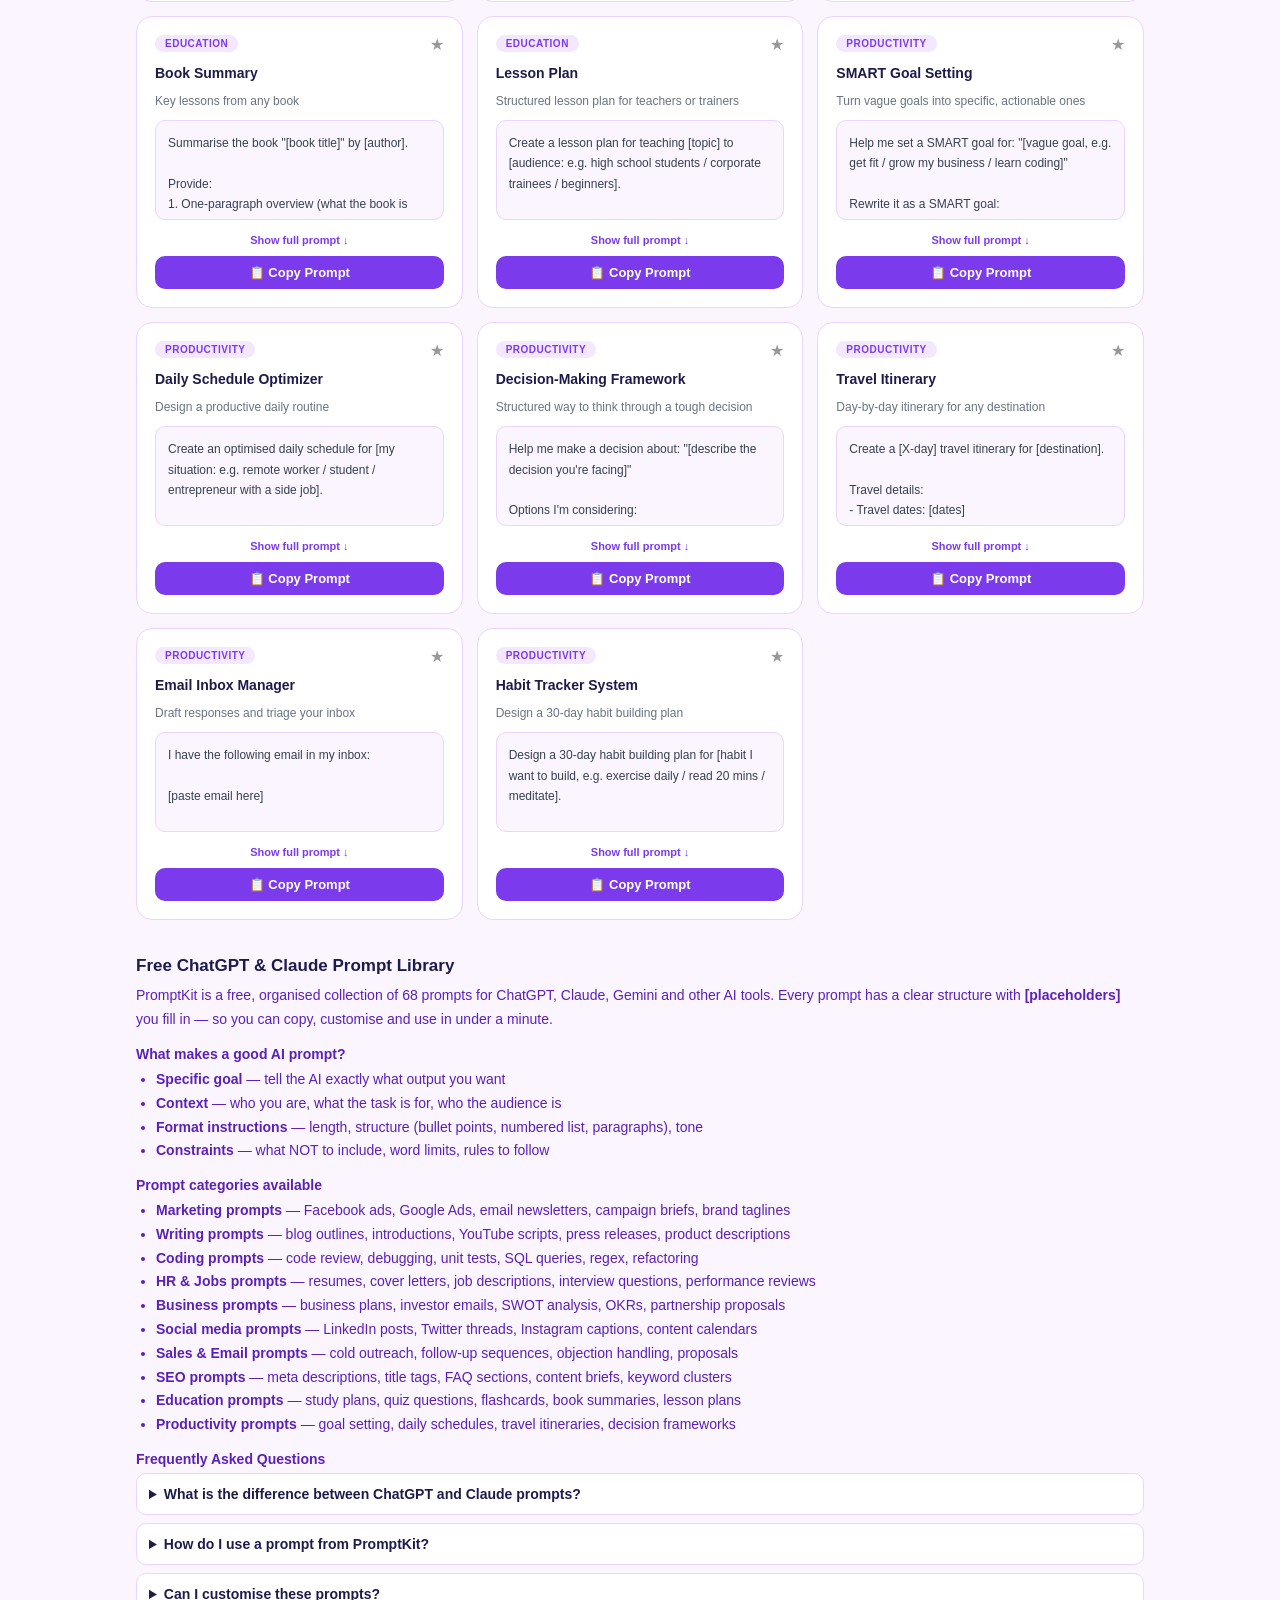
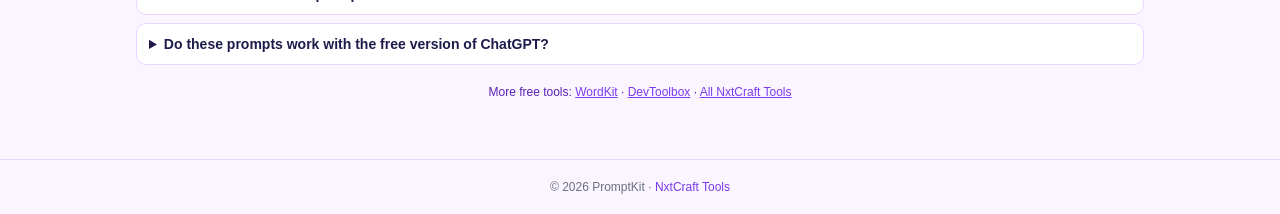
==== commit 47925fd5: "feat: add Social, SEO, Productivity, Education category pages 4 more SEO landing pages — PromptKit n" ====
--- a/index.html
+++ b/index.html
@@ -66,6 +66,10 @@
     <a href="hr/">👔 HR</a>
     <a href="business/">🏢 Business</a>
     <a href="sales/">📧 Sales</a>
+    <a href="social/">📱 Social</a>
+    <a href="seo/">🔍 SEO</a>
+    <a href="productivity/">⚡ Productivity</a>
+    <a href="education/">📚 Education</a>
   </nav>
 </div>
 
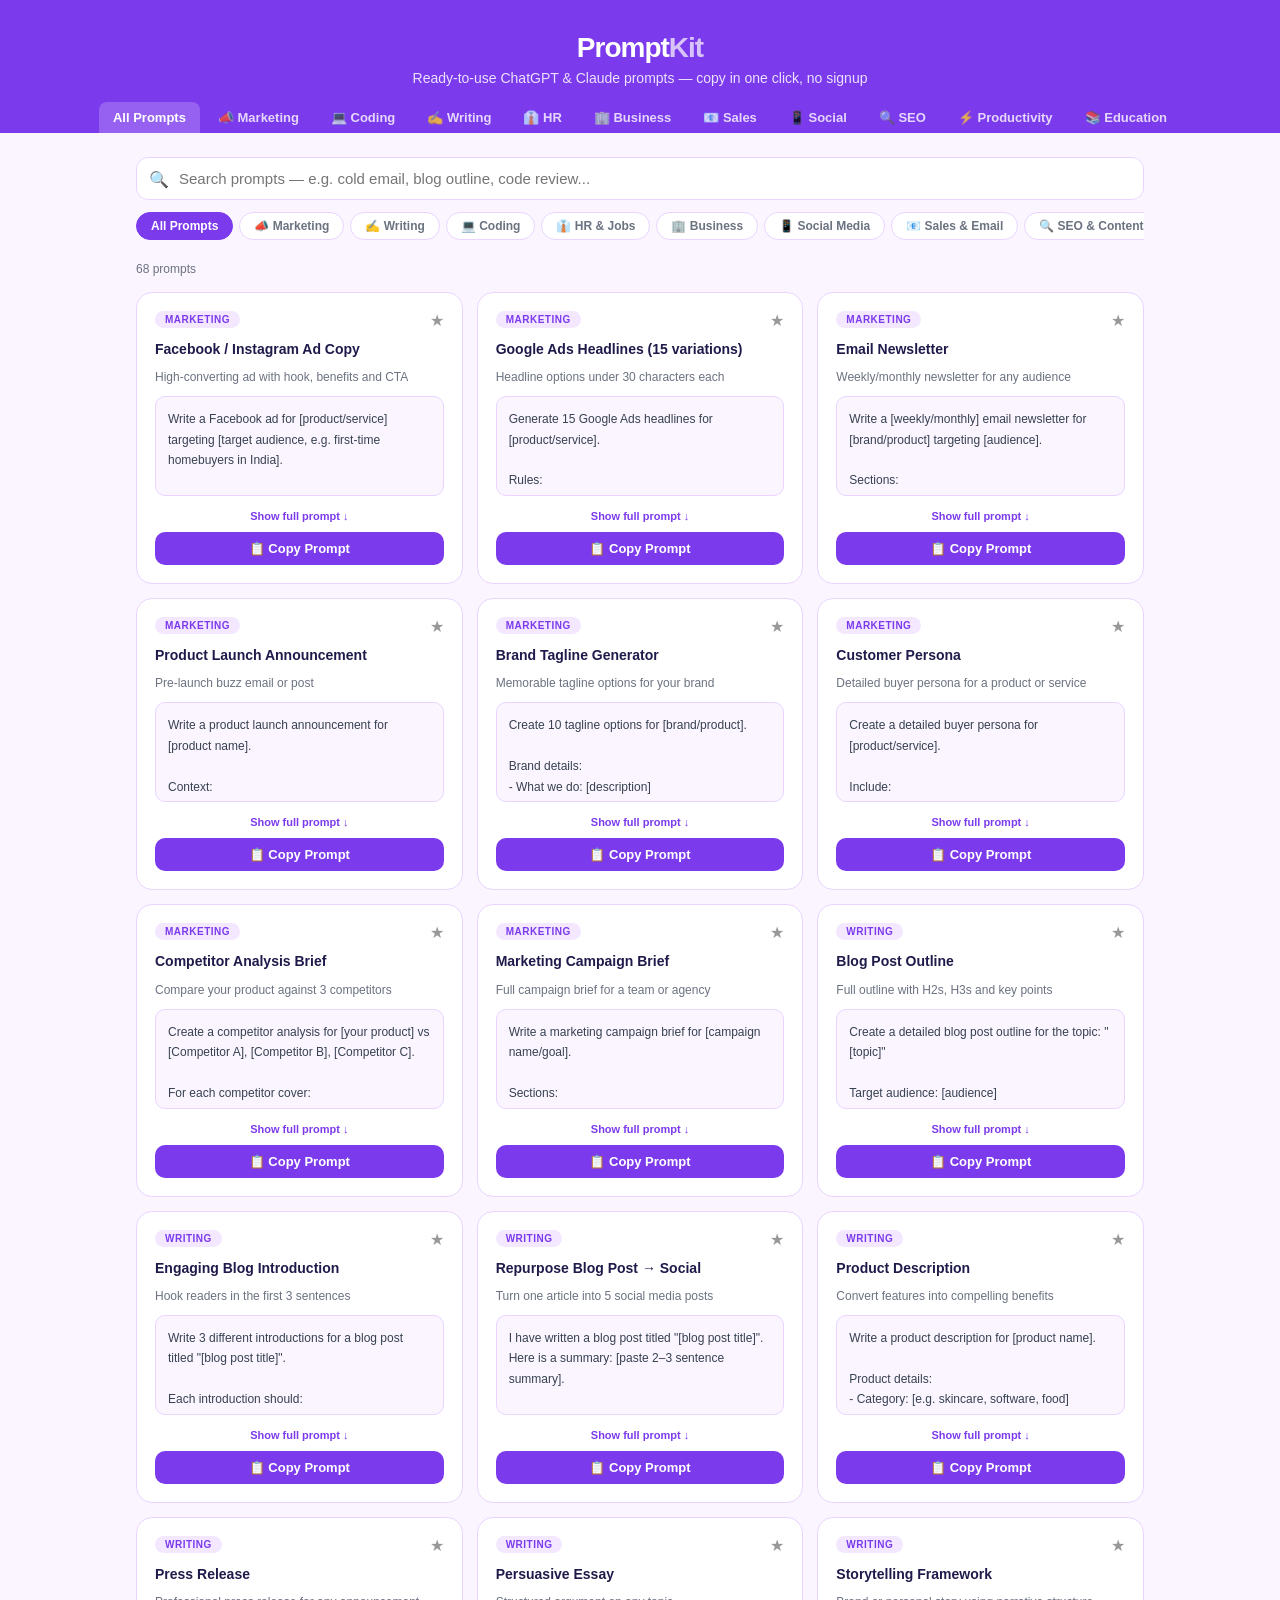
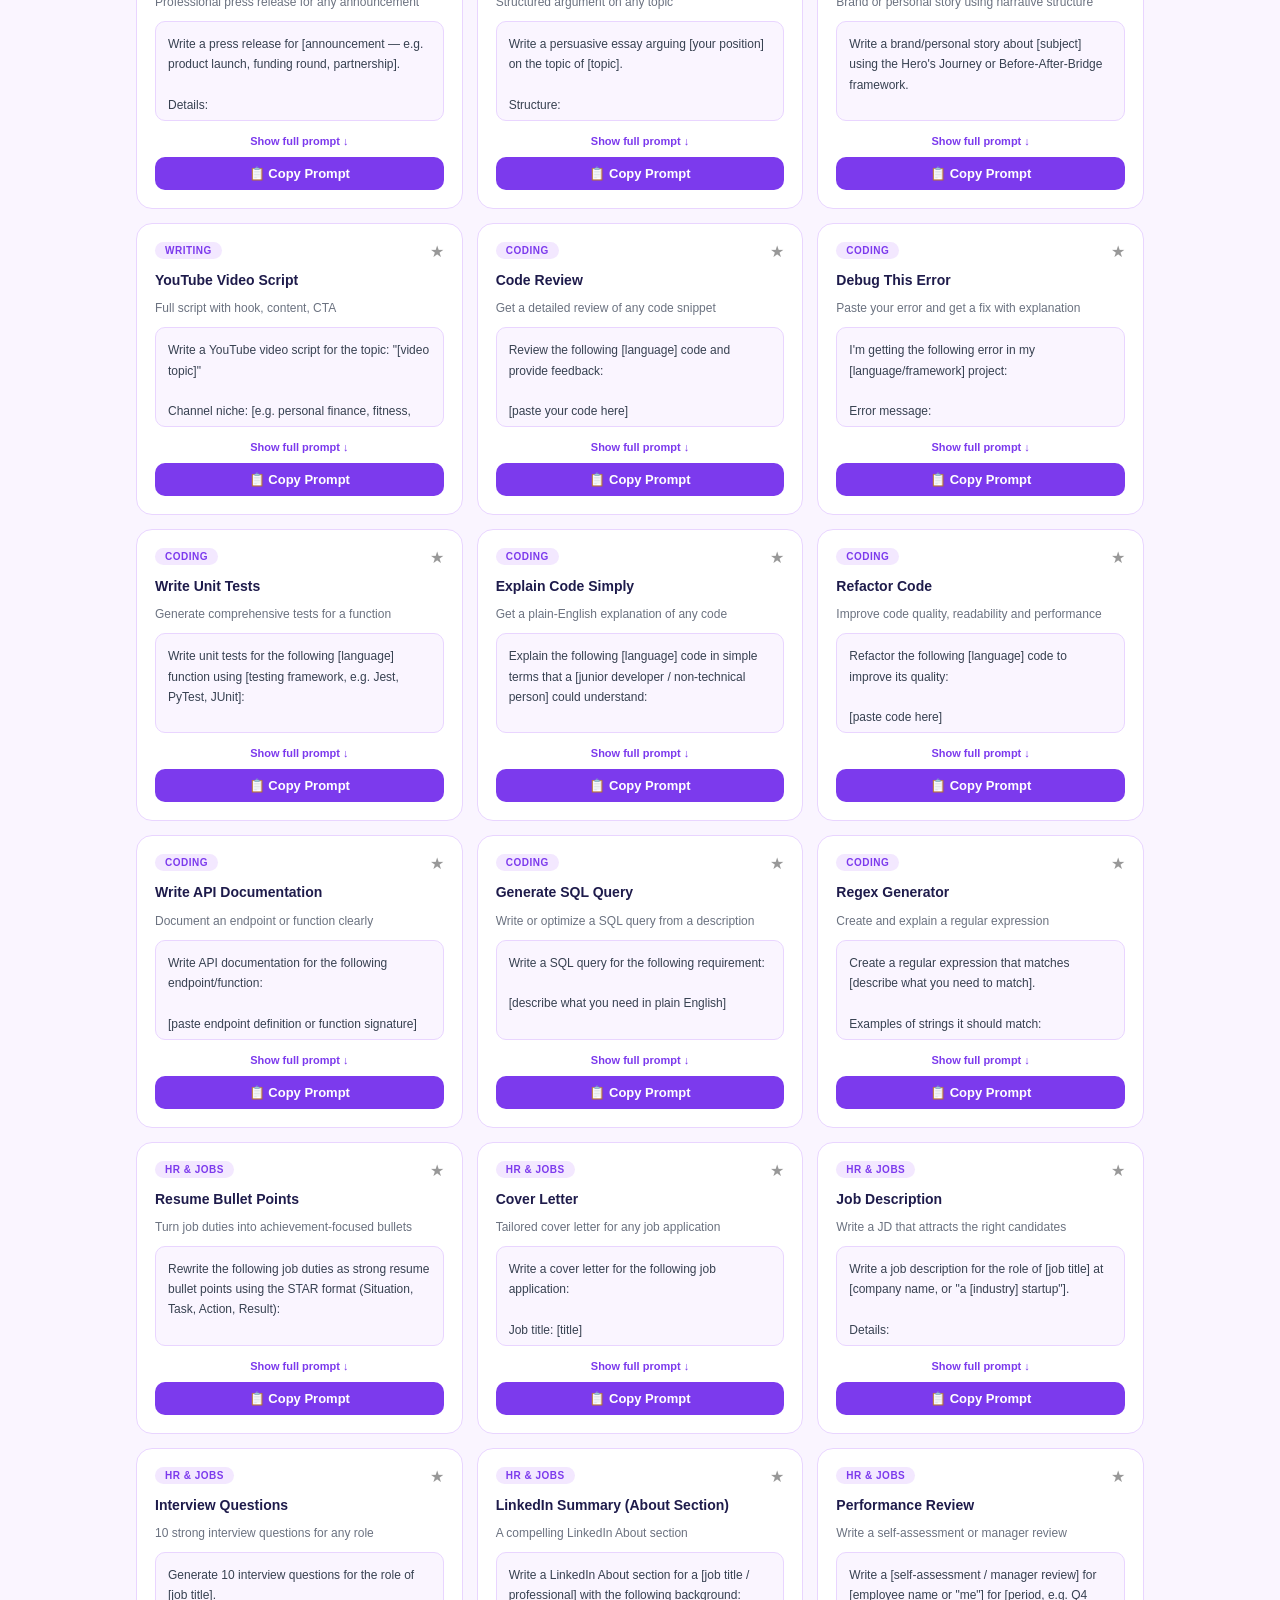
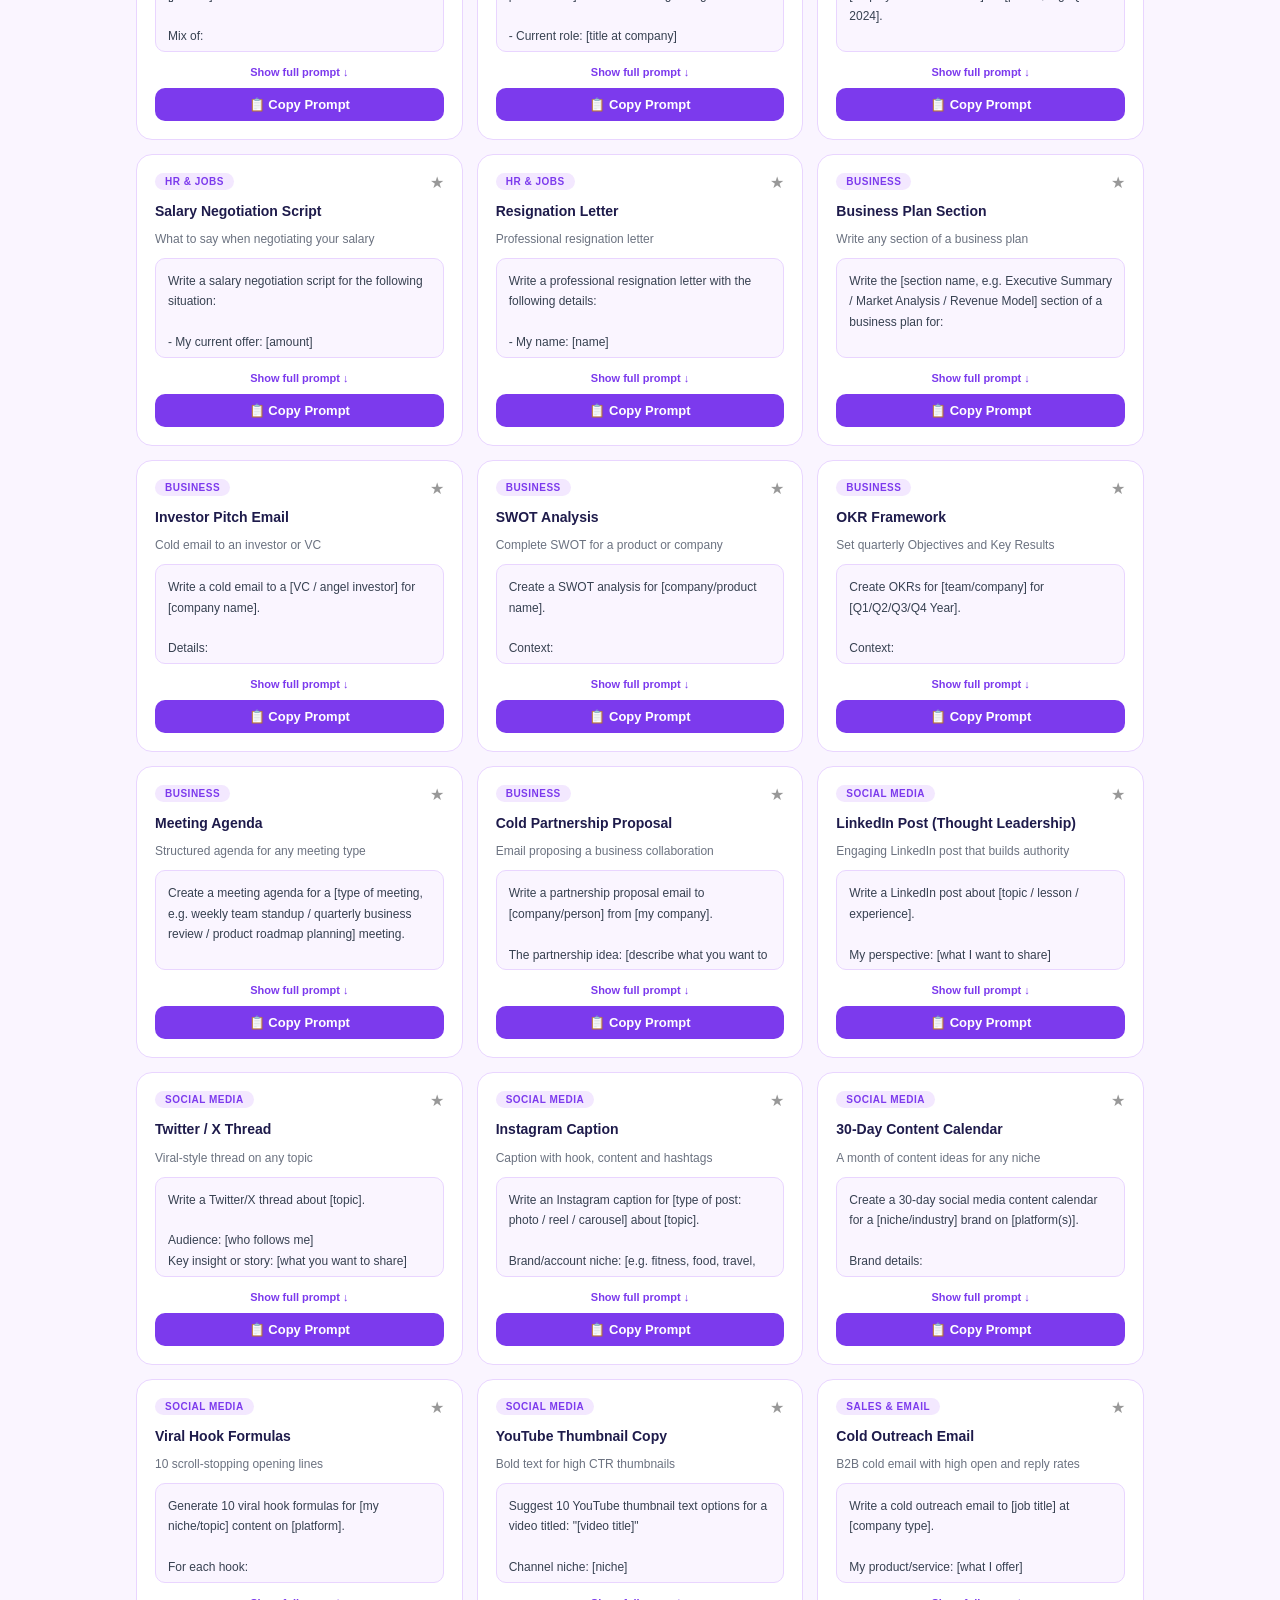
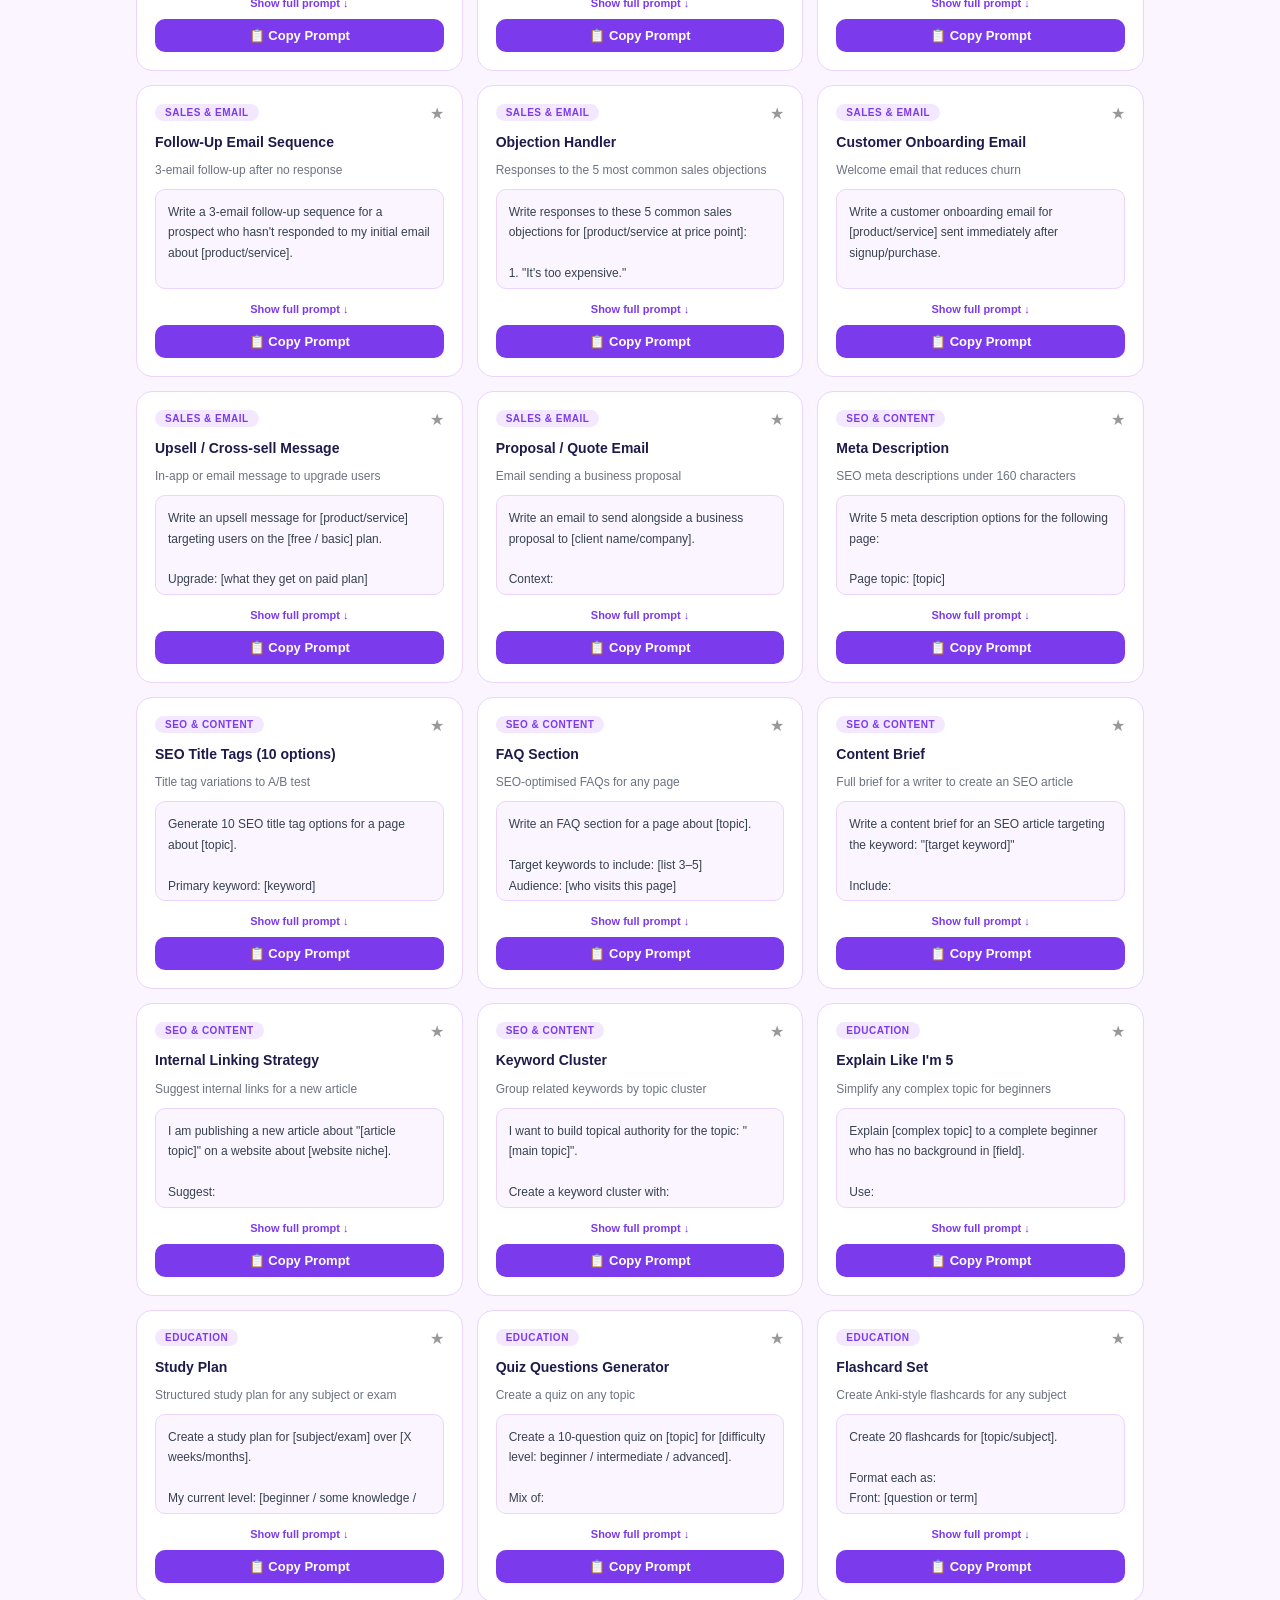
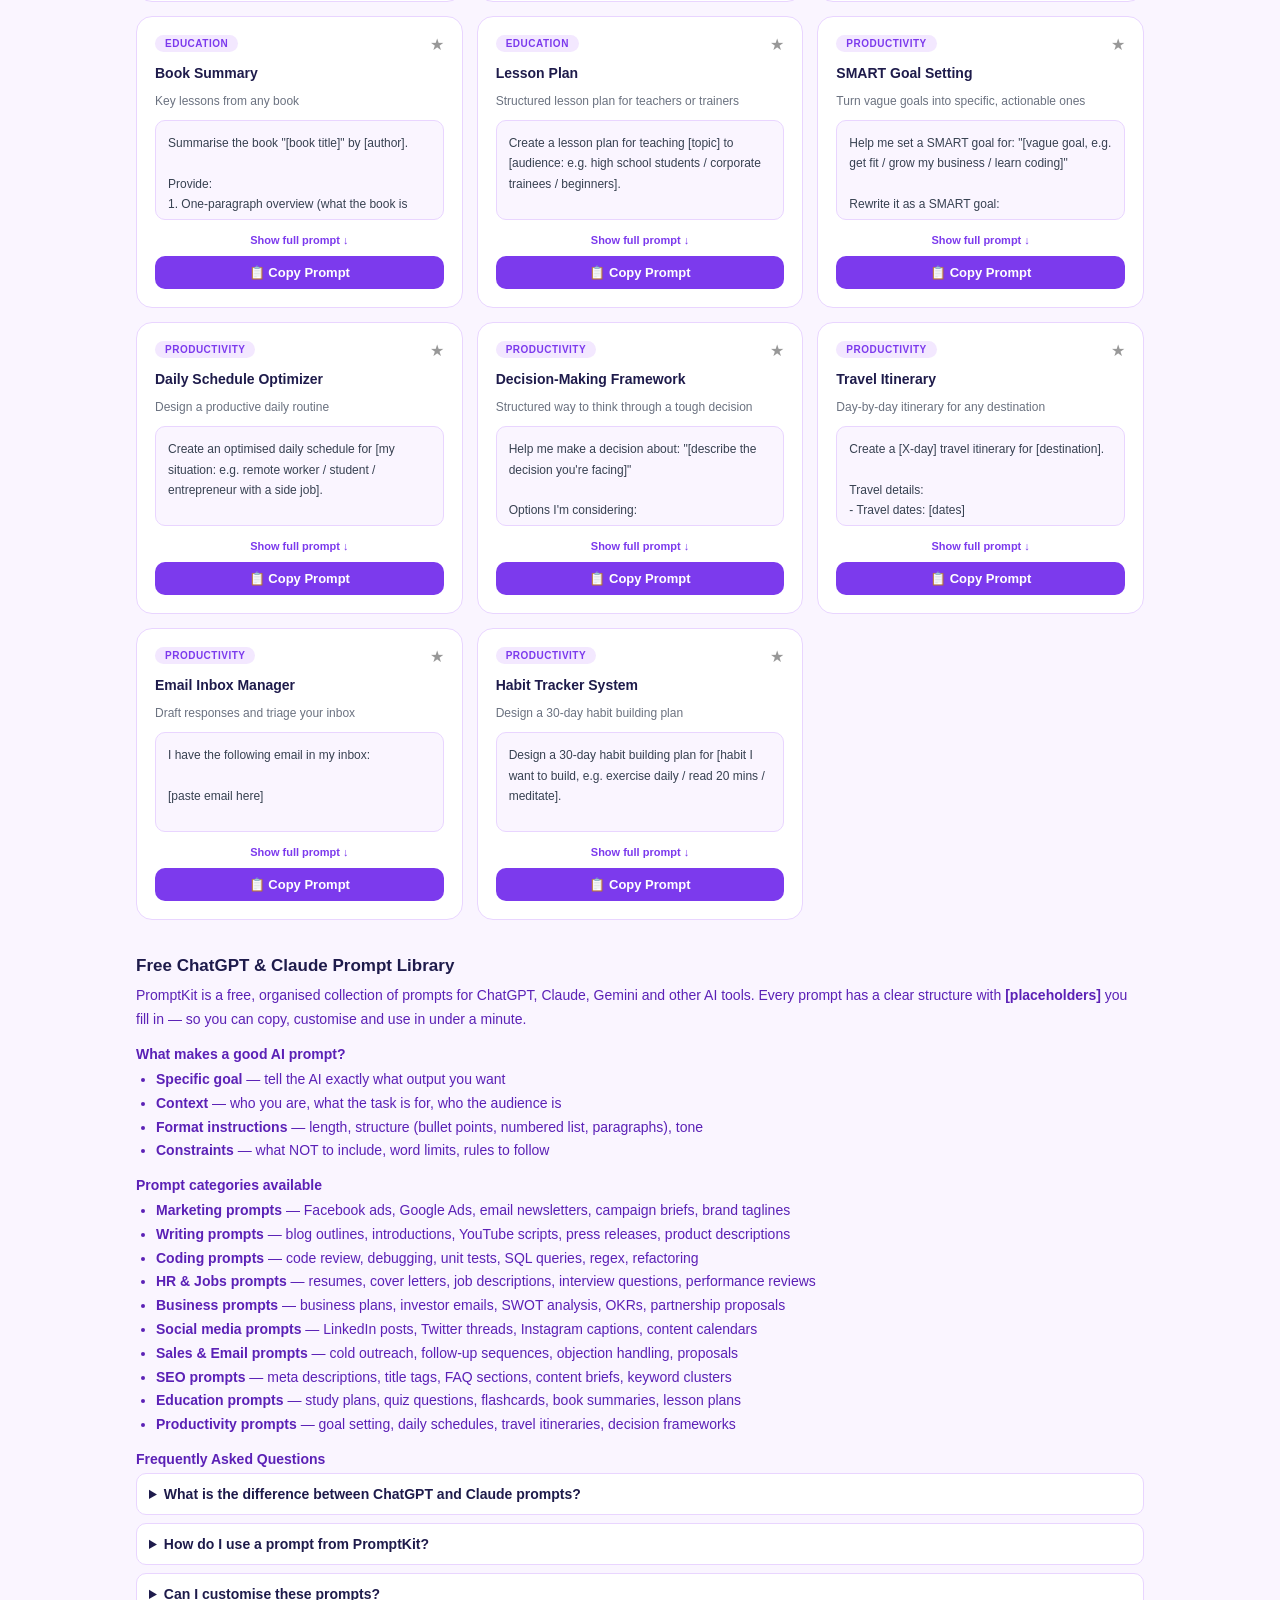
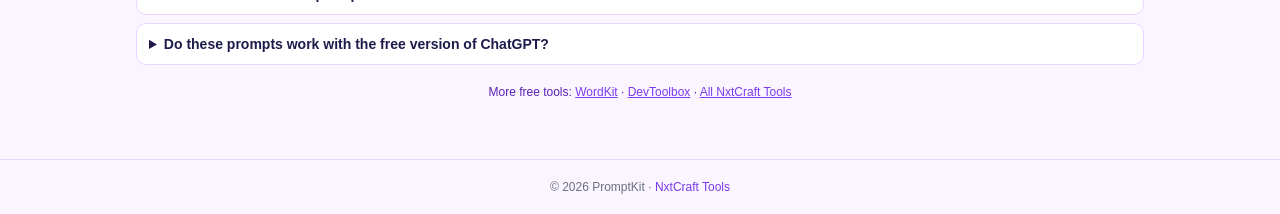
==== commit 03cbf37a: "Remove hardcoded prompt count from PromptKit copy Co-Authored-By: Claude Sonnet 4.6 <noreply@anthrop" ====
--- a/index.html
+++ b/index.html
@@ -3,12 +3,12 @@
 <head>
 <meta charset="UTF-8">
 <meta name="viewport" content="width=device-width, initial-scale=1.0">
-<title>PromptKit – Free ChatGPT & Claude Prompt Library | 68 Prompts</title>
-<meta name="description" content="Free library of 68 ready-to-use ChatGPT and Claude prompts. Organised by category: marketing, writing, coding, HR, business, social media, SEO, sales and more. Copy in one click.">
+<title>PromptKit – Free ChatGPT & Claude Prompt Library</title>
+<meta name="description" content="Free library of ready-to-use ChatGPT and Claude prompts. Organised by category: marketing, writing, coding, HR, business, social media, SEO, sales and more. Copy in one click.">
 <meta name="keywords" content="chatgpt prompts, claude prompts, ai prompts, chatgpt prompts for marketing, chatgpt prompts for writing, chatgpt prompts for coding, best chatgpt prompts, prompt library free, ai prompt templates">
 <link rel="canonical" href="https://nxtcraft.github.io/promptkit/">
 <meta property="og:title" content="PromptKit – Free ChatGPT & Claude Prompt Library">
-<meta property="og:description" content="68 ready-to-use prompts for marketing, writing, coding, HR, business, sales and more. Copy in one click. Free, no signup.">
+<meta property="og:description" content="Ready-to-use prompts for marketing, writing, coding, HR, business, sales and more. Copy in one click. Free, no signup.">
 <meta property="og:type" content="website">
 <meta property="og:url" content="https://nxtcraft.github.io/promptkit/">
 <meta name="twitter:card" content="summary_large_image">
@@ -19,7 +19,7 @@
   "@type": "WebApplication",
   "name": "PromptKit – AI Prompt Library",
   "url": "https://nxtcraft.github.io/promptkit/",
-  "description": "Free library of 68 ChatGPT and Claude prompts organised by category. Copy in one click.",
+  "description": "Free library of ChatGPT and Claude prompts organised by category. Copy in one click.",
   "applicationCategory": "UtilitiesApplication",
   "offers": { "@type": "Offer", "price": "0", "priceCurrency": "INR" }
 }
@@ -57,7 +57,7 @@
 
 <div class="site-header">
   <h1>Prompt<span>Kit</span></h1>
-  <p>68 ready-to-use ChatGPT & Claude prompts — copy in one click, no signup</p>
+  <p>Ready-to-use ChatGPT & Claude prompts — copy in one click, no signup</p>
   <nav class="header-nav">
     <a href="index.html" class="active">All Prompts</a>
     <a href="marketing/">📣 Marketing</a>
@@ -90,7 +90,7 @@
   <!-- SEO -->
   <div class="seo">
     <h2>Free ChatGPT & Claude Prompt Library</h2>
-    <p>PromptKit is a free, organised collection of 68 prompts for ChatGPT, Claude, Gemini and other AI tools. Every prompt has a clear structure with <strong>[placeholders]</strong> you fill in — so you can copy, customise and use in under a minute.</p>
+    <p>PromptKit is a free, organised collection of prompts for ChatGPT, Claude, Gemini and other AI tools. Every prompt has a clear structure with <strong>[placeholders]</strong> you fill in — so you can copy, customise and use in under a minute.</p>
 
     <h3>What makes a good AI prompt?</h3>
     <ul>
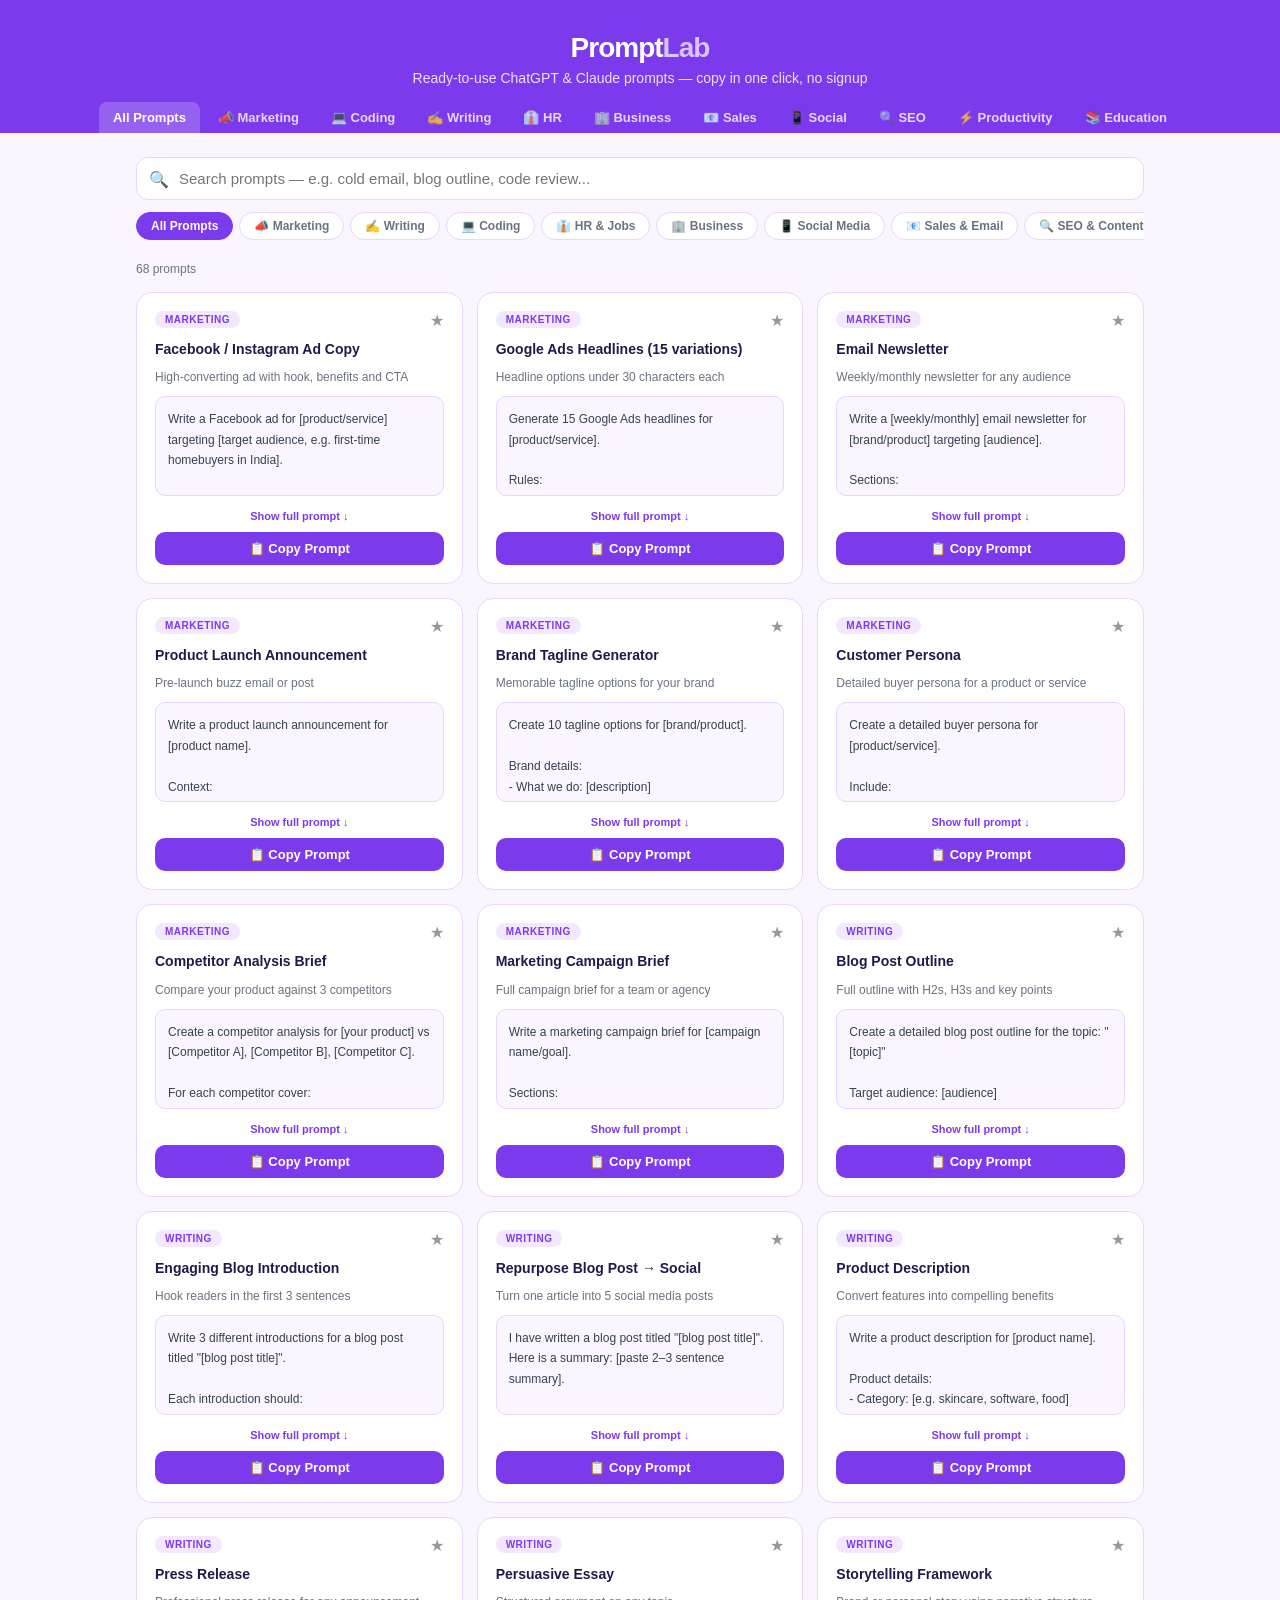
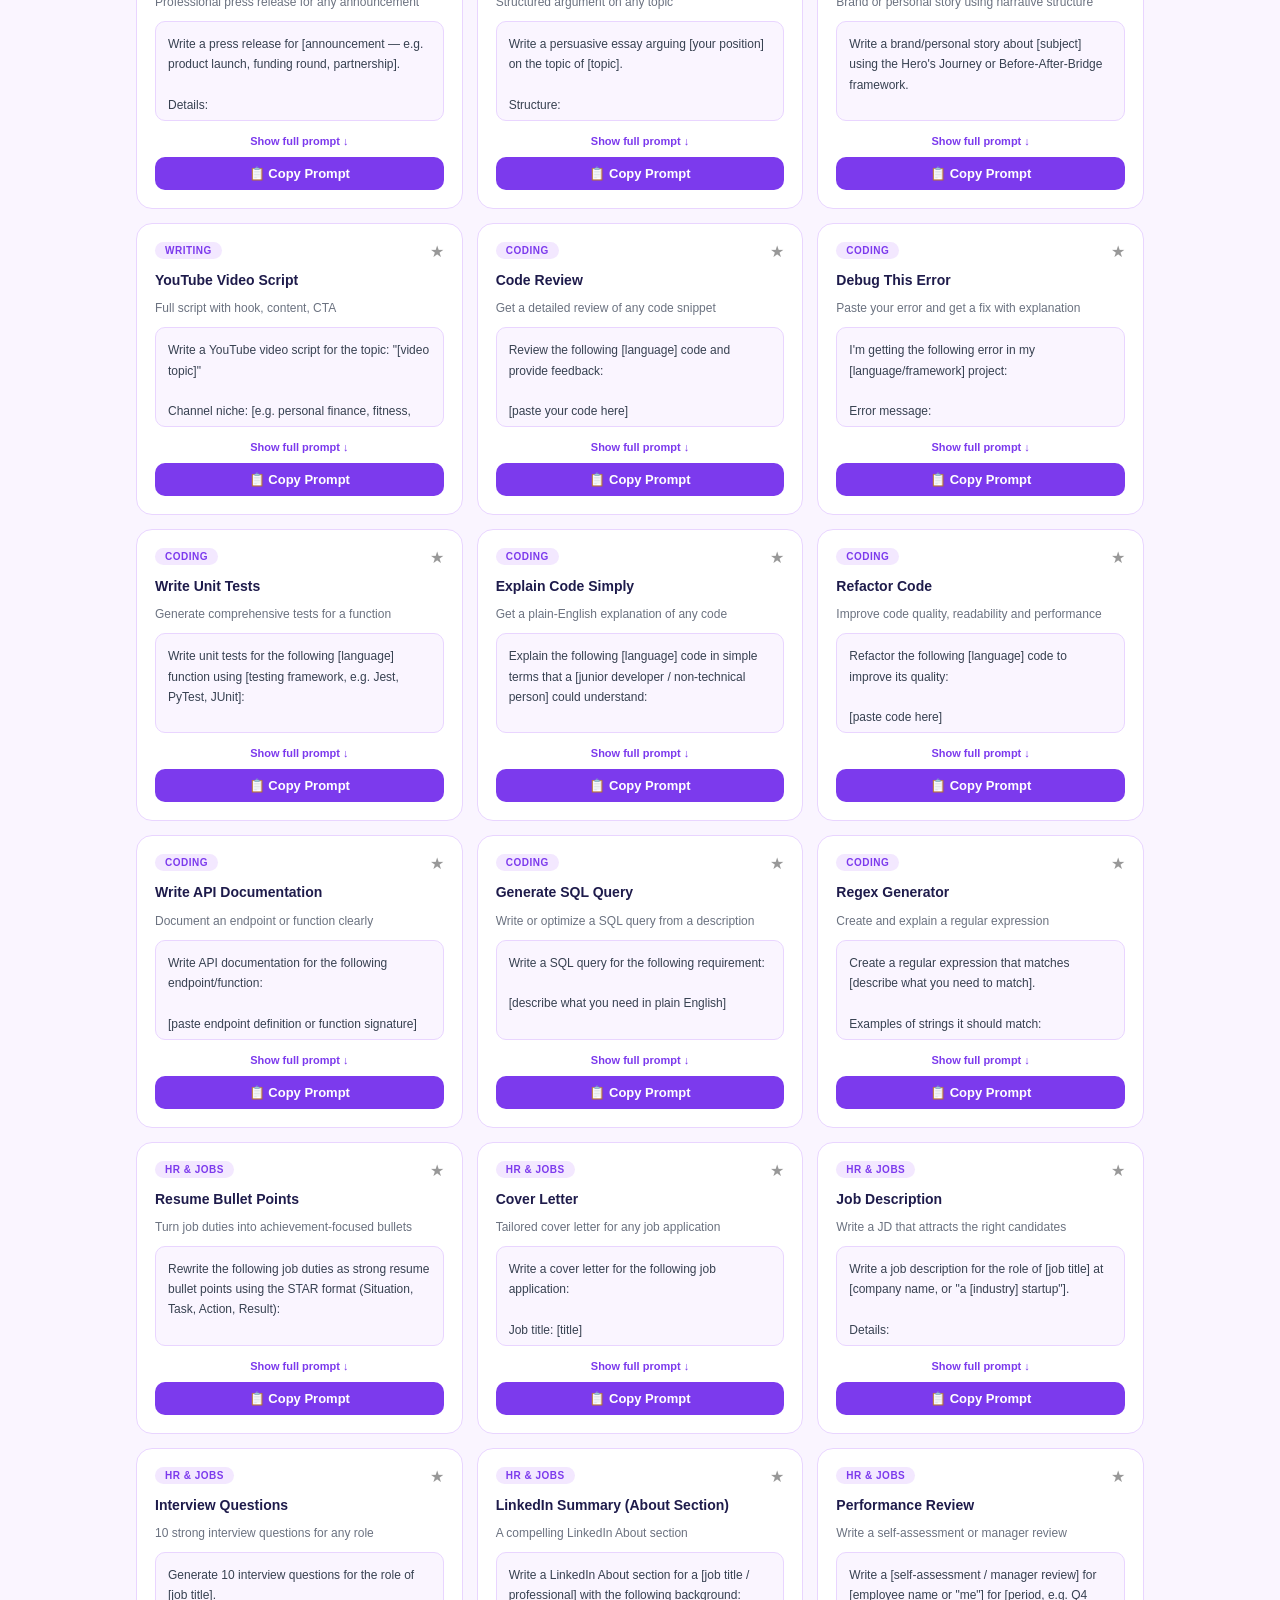
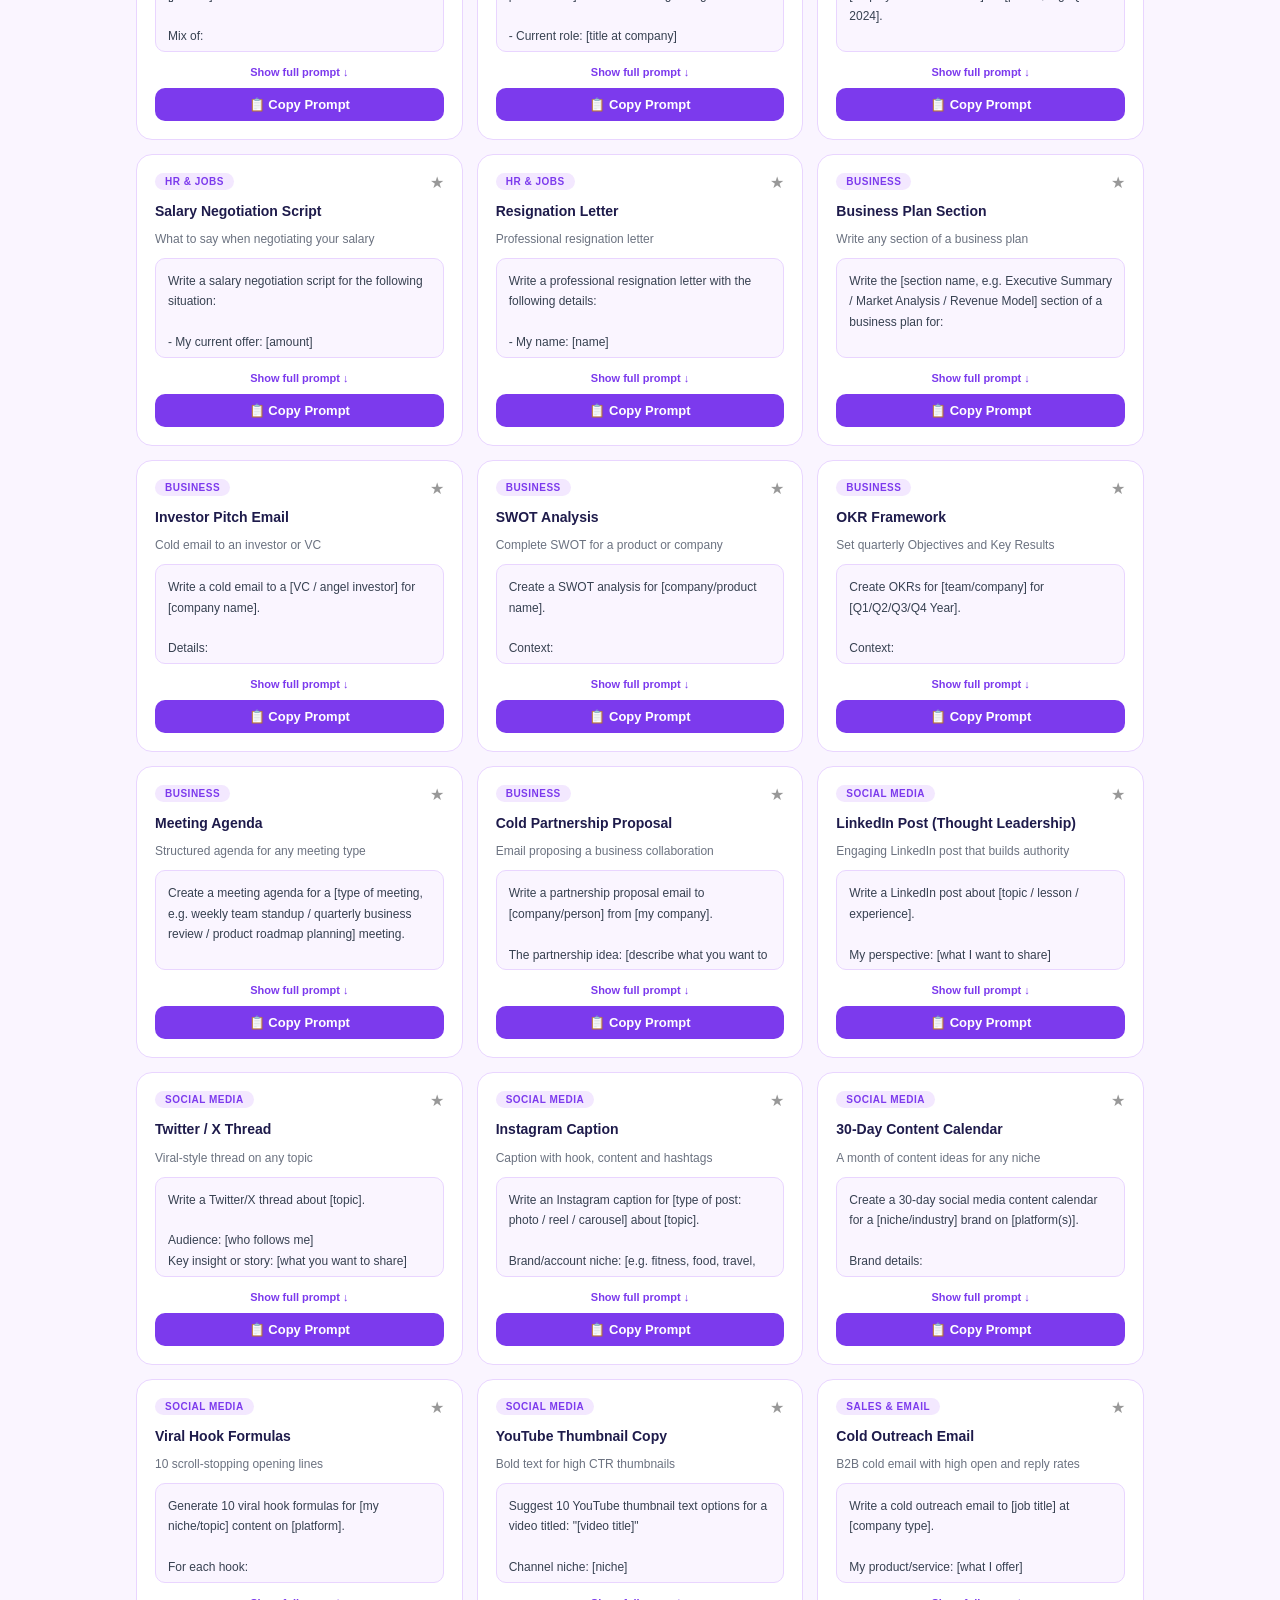
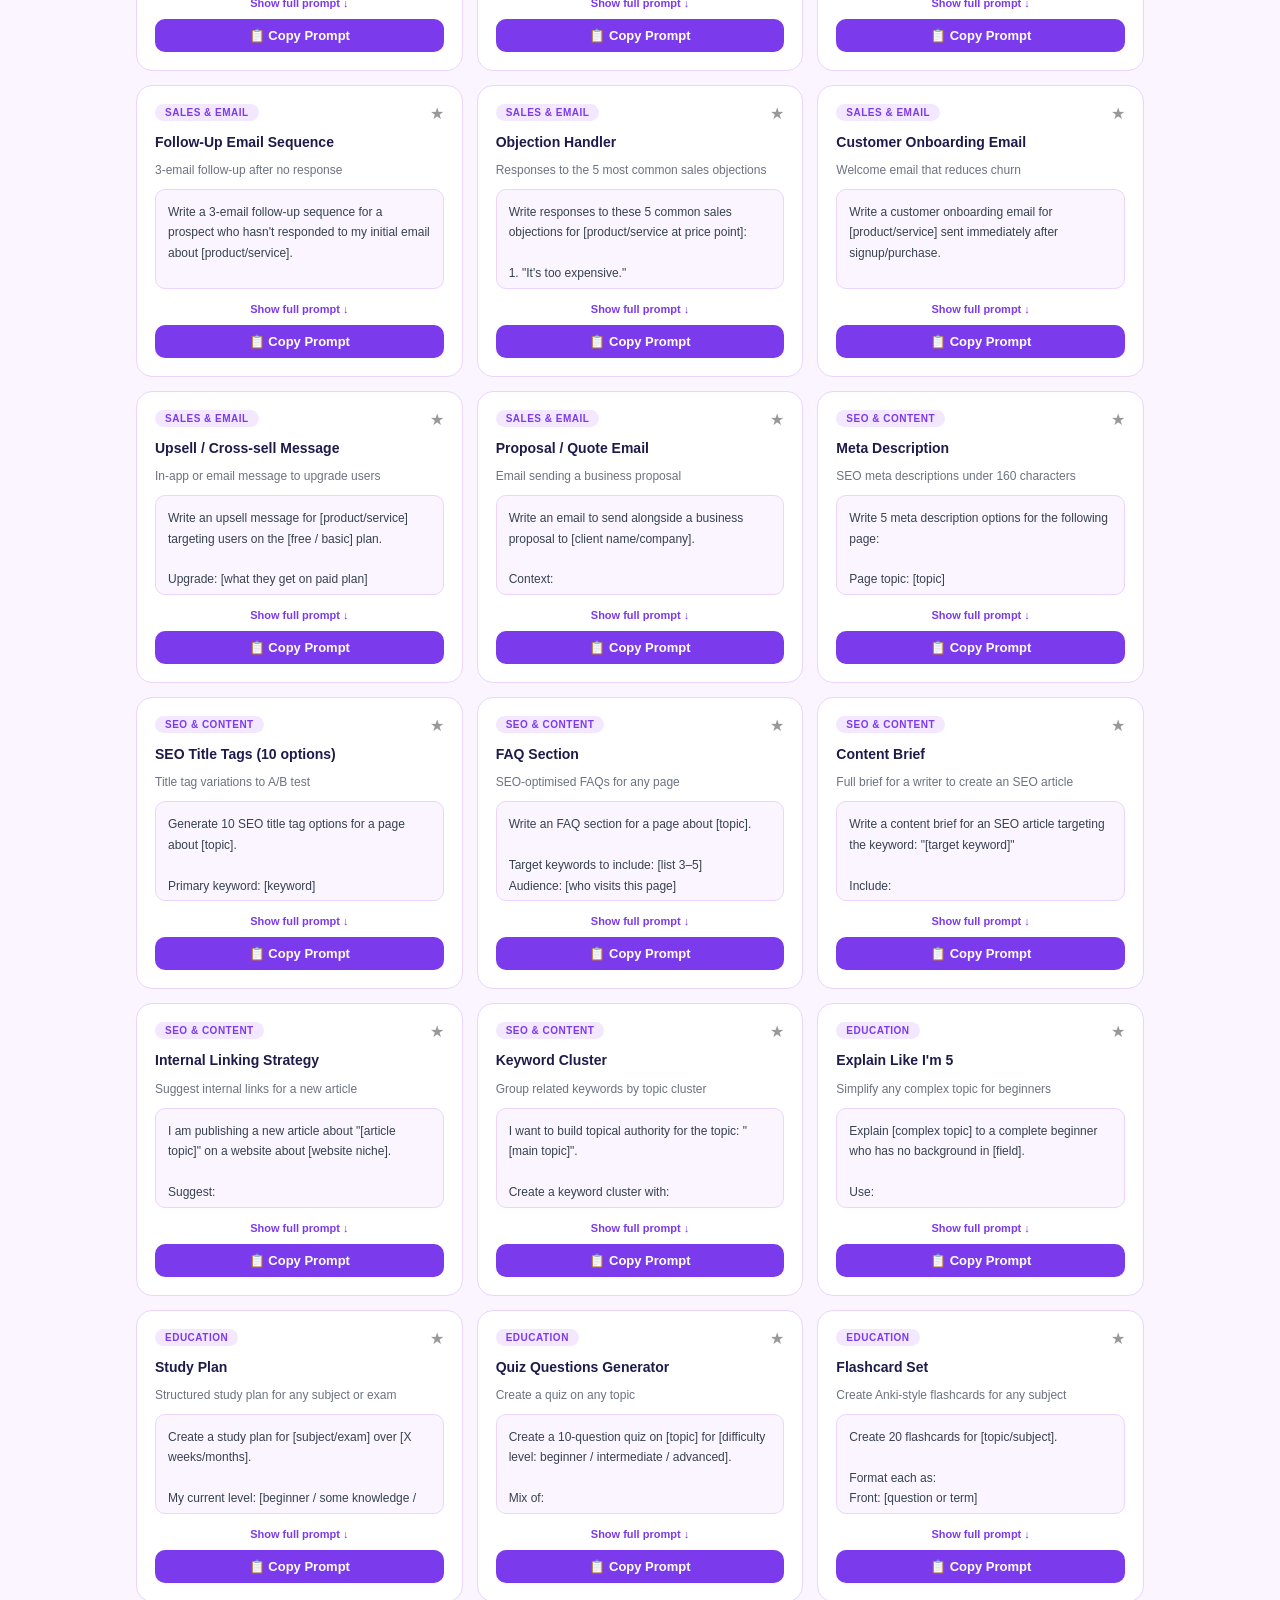
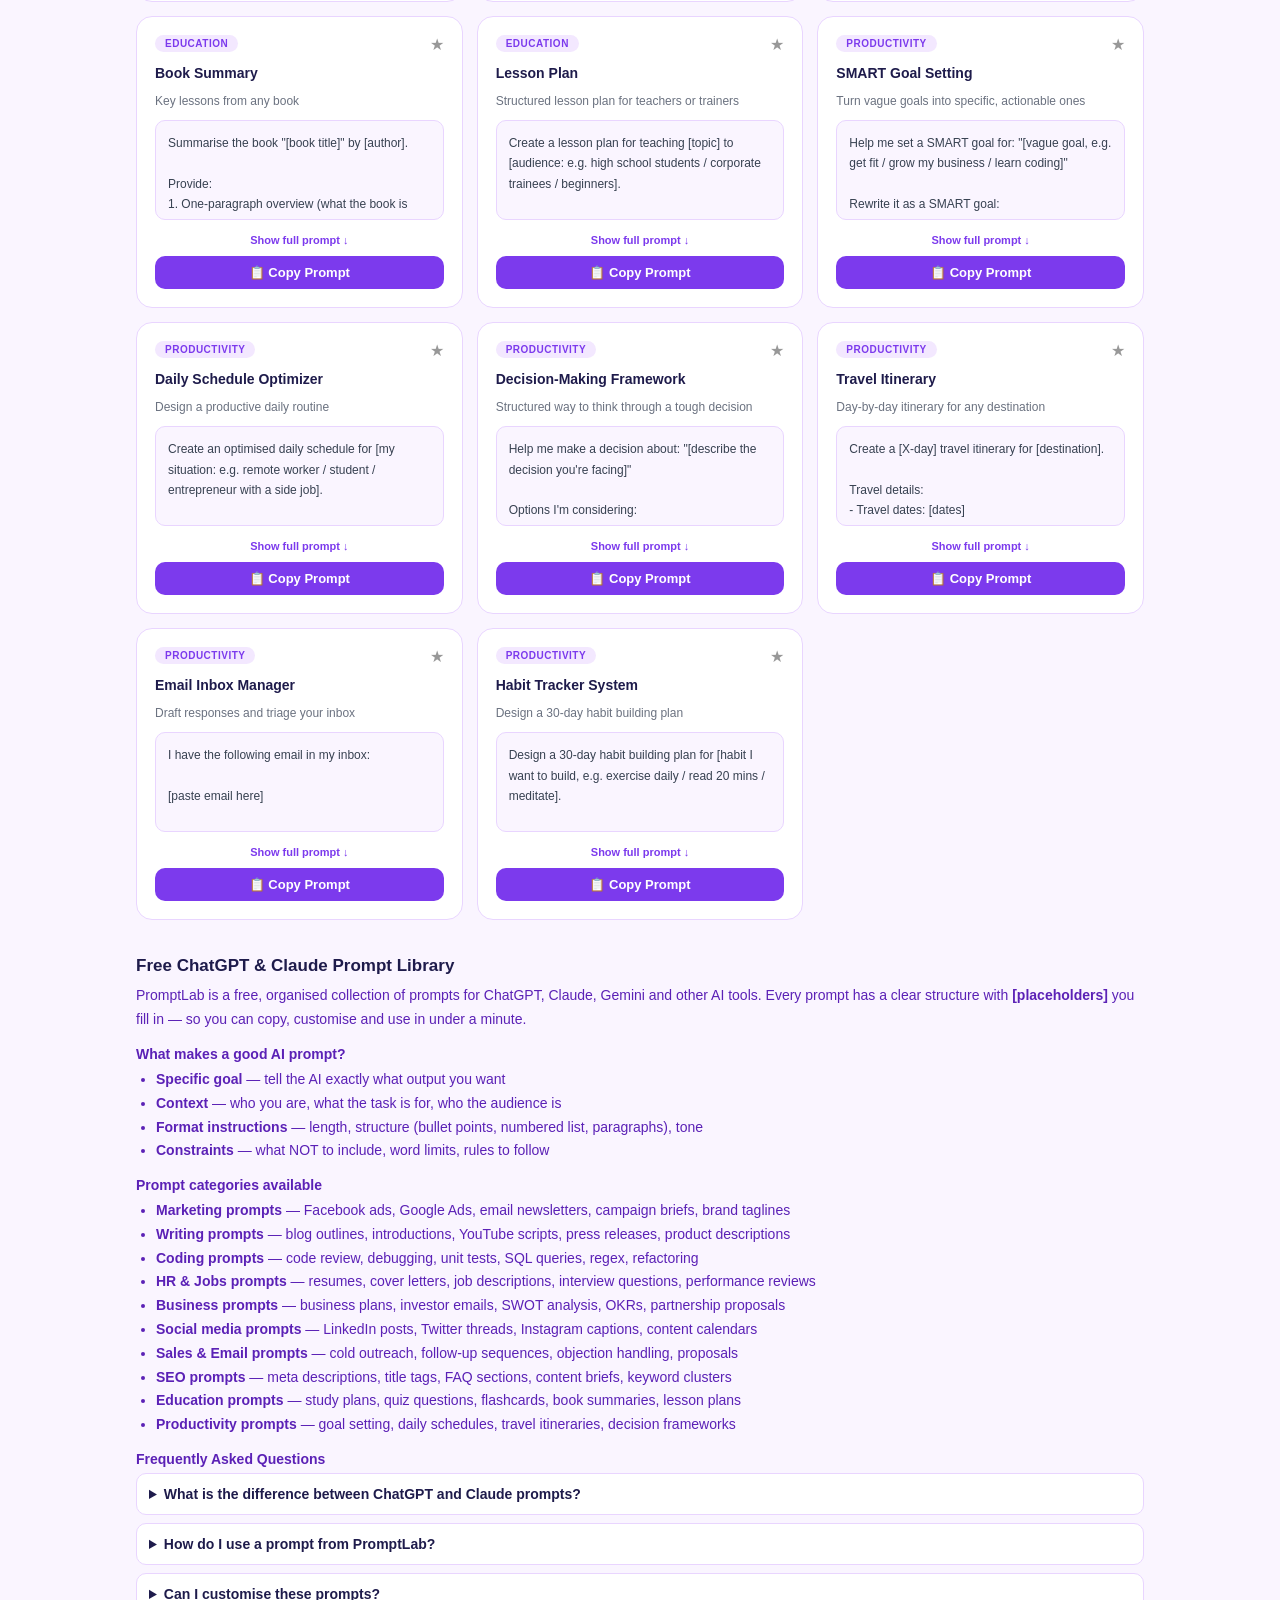
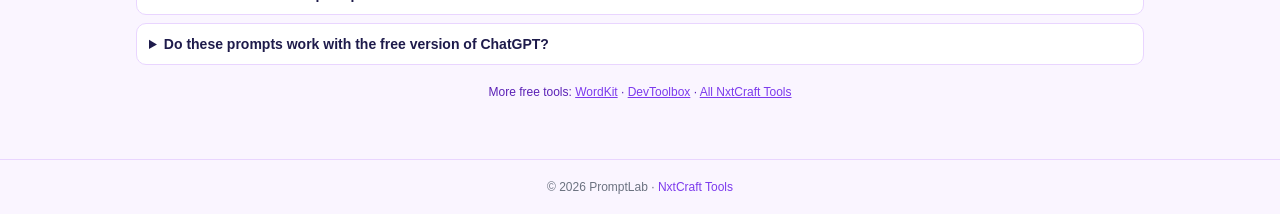
==== commit 8c0ec9a8: "refactor: rename to promptlab — update URLs and branding Co-Authored-By: Claude Sonnet 4.6 <noreply@" ====
--- a/index.html
+++ b/index.html
@@ -3,22 +3,22 @@
 <head>
 <meta charset="UTF-8">
 <meta name="viewport" content="width=device-width, initial-scale=1.0">
-<title>PromptKit – Free ChatGPT & Claude Prompt Library</title>
+<title>PromptLab – Free ChatGPT & Claude Prompt Library</title>
 <meta name="description" content="Free library of ready-to-use ChatGPT and Claude prompts. Organised by category: marketing, writing, coding, HR, business, social media, SEO, sales and more. Copy in one click.">
 <meta name="keywords" content="chatgpt prompts, claude prompts, ai prompts, chatgpt prompts for marketing, chatgpt prompts for writing, chatgpt prompts for coding, best chatgpt prompts, prompt library free, ai prompt templates">
-<link rel="canonical" href="https://nxtcraft.github.io/promptkit/">
-<meta property="og:title" content="PromptKit – Free ChatGPT & Claude Prompt Library">
+<link rel="canonical" href="https://nxtcraft.github.io/promptlab/">
+<meta property="og:title" content="PromptLab – Free ChatGPT & Claude Prompt Library">
 <meta property="og:description" content="Ready-to-use prompts for marketing, writing, coding, HR, business, sales and more. Copy in one click. Free, no signup.">
 <meta property="og:type" content="website">
-<meta property="og:url" content="https://nxtcraft.github.io/promptkit/">
+<meta property="og:url" content="https://nxtcraft.github.io/promptlab/">
 <meta name="twitter:card" content="summary_large_image">
 <link rel="stylesheet" href="css/main.css">
 <script type="application/ld+json">
 {
   "@context": "https://schema.org",
   "@type": "WebApplication",
-  "name": "PromptKit – AI Prompt Library",
-  "url": "https://nxtcraft.github.io/promptkit/",
+  "name": "PromptLab – AI Prompt Library",
+  "url": "https://nxtcraft.github.io/promptlab/",
   "description": "Free library of ChatGPT and Claude prompts organised by category. Copy in one click.",
   "applicationCategory": "UtilitiesApplication",
   "offers": { "@type": "Offer", "price": "0", "priceCurrency": "INR" }
@@ -32,22 +32,22 @@
     {
       "@type": "Question",
       "name": "What are the best ChatGPT prompts for marketing?",
-      "acceptedAnswer": { "@type": "Answer", "text": "The best ChatGPT prompts for marketing include prompts for Facebook ad copy, Google Ads headlines, email newsletters, product launch announcements, brand taglines and customer personas. PromptKit includes all of these with fill-in-the-blank placeholders so you can use them immediately." }
+      "acceptedAnswer": { "@type": "Answer", "text": "The best ChatGPT prompts for marketing include prompts for Facebook ad copy, Google Ads headlines, email newsletters, product launch announcements, brand taglines and customer personas. PromptLab includes all of these with fill-in-the-blank placeholders so you can use them immediately." }
     },
     {
       "@type": "Question",
       "name": "How do I write a good ChatGPT prompt?",
-      "acceptedAnswer": { "@type": "Answer", "text": "A good ChatGPT prompt includes: a clear goal (what you want), context (who you are, what the task is), format instructions (length, structure, tone), and examples if needed. Using [placeholders] for variable information makes prompts reusable. All prompts in PromptKit follow this structure." }
+      "acceptedAnswer": { "@type": "Answer", "text": "A good ChatGPT prompt includes: a clear goal (what you want), context (who you are, what the task is), format instructions (length, structure, tone), and examples if needed. Using [placeholders] for variable information makes prompts reusable. All prompts in PromptLab follow this structure." }
     },
     {
       "@type": "Question",
       "name": "Can I use these prompts with Claude AI?",
-      "acceptedAnswer": { "@type": "Answer", "text": "Yes. All prompts in PromptKit work with ChatGPT (GPT-4), Claude (by Anthropic), Google Gemini, and most other large language models. The prompts are model-agnostic — they use clear instructions that any capable AI can follow." }
+      "acceptedAnswer": { "@type": "Answer", "text": "Yes. All prompts in PromptLab work with ChatGPT (GPT-4), Claude (by Anthropic), Google Gemini, and most other large language models. The prompts are model-agnostic — they use clear instructions that any capable AI can follow." }
     },
     {
       "@type": "Question",
       "name": "Are these prompts free to use?",
-      "acceptedAnswer": { "@type": "Answer", "text": "Yes, all prompts on PromptKit are completely free. No signup, no paywall, no credit card. Copy any prompt in one click and use it immediately in ChatGPT, Claude, or any AI tool." }
+      "acceptedAnswer": { "@type": "Answer", "text": "Yes, all prompts on PromptLab are completely free. No signup, no paywall, no credit card. Copy any prompt in one click and use it immediately in ChatGPT, Claude, or any AI tool." }
     }
   ]
 }
@@ -56,7 +56,7 @@
 <body>
 
 <div class="site-header">
-  <h1>Prompt<span>Kit</span></h1>
+  <h1>Prompt<span>Lab</span></h1>
   <p>Ready-to-use ChatGPT & Claude prompts — copy in one click, no signup</p>
   <nav class="header-nav">
     <a href="index.html" class="active">All Prompts</a>
@@ -90,7 +90,7 @@
   <!-- SEO -->
   <div class="seo">
     <h2>Free ChatGPT & Claude Prompt Library</h2>
-    <p>PromptKit is a free, organised collection of prompts for ChatGPT, Claude, Gemini and other AI tools. Every prompt has a clear structure with <strong>[placeholders]</strong> you fill in — so you can copy, customise and use in under a minute.</p>
+    <p>PromptLab is a free, organised collection of prompts for ChatGPT, Claude, Gemini and other AI tools. Every prompt has a clear structure with <strong>[placeholders]</strong> you fill in — so you can copy, customise and use in under a minute.</p>
 
     <h3>What makes a good AI prompt?</h3>
     <ul>
@@ -117,10 +117,10 @@
     <h3>Frequently Asked Questions</h3>
     <details>
       <summary>What is the difference between ChatGPT and Claude prompts?</summary>
-      <p>Both ChatGPT (by OpenAI) and Claude (by Anthropic) are large language models that understand natural language instructions. The same prompt generally works well on both — the main differences are in response style. Claude tends to follow formatting instructions more precisely, while ChatGPT may be more creative. All prompts on PromptKit are tested to work on both.</p>
+      <p>Both ChatGPT (by OpenAI) and Claude (by Anthropic) are large language models that understand natural language instructions. The same prompt generally works well on both — the main differences are in response style. Claude tends to follow formatting instructions more precisely, while ChatGPT may be more creative. All prompts on PromptLab are tested to work on both.</p>
     </details>
     <details>
-      <summary>How do I use a prompt from PromptKit?</summary>
+      <summary>How do I use a prompt from PromptLab?</summary>
       <p>Click "Copy Prompt" on any card. Open ChatGPT (chat.openai.com) or Claude (claude.ai). Paste the prompt. Replace the [placeholders] with your actual information. Press Enter. The AI will generate a tailored output in seconds.</p>
     </details>
     <details>
@@ -140,7 +140,7 @@
   </div>
 </div>
 
-<footer>&copy; 2026 PromptKit · <a href="https://nxtcraft.github.io/">NxtCraft Tools</a></footer>
+<footer>&copy; 2026 PromptLab · <a href="https://nxtcraft.github.io/">NxtCraft Tools</a></footer>
 
 <script src="js/prompts.js"></script>
 <script src="js/app.js"></script>
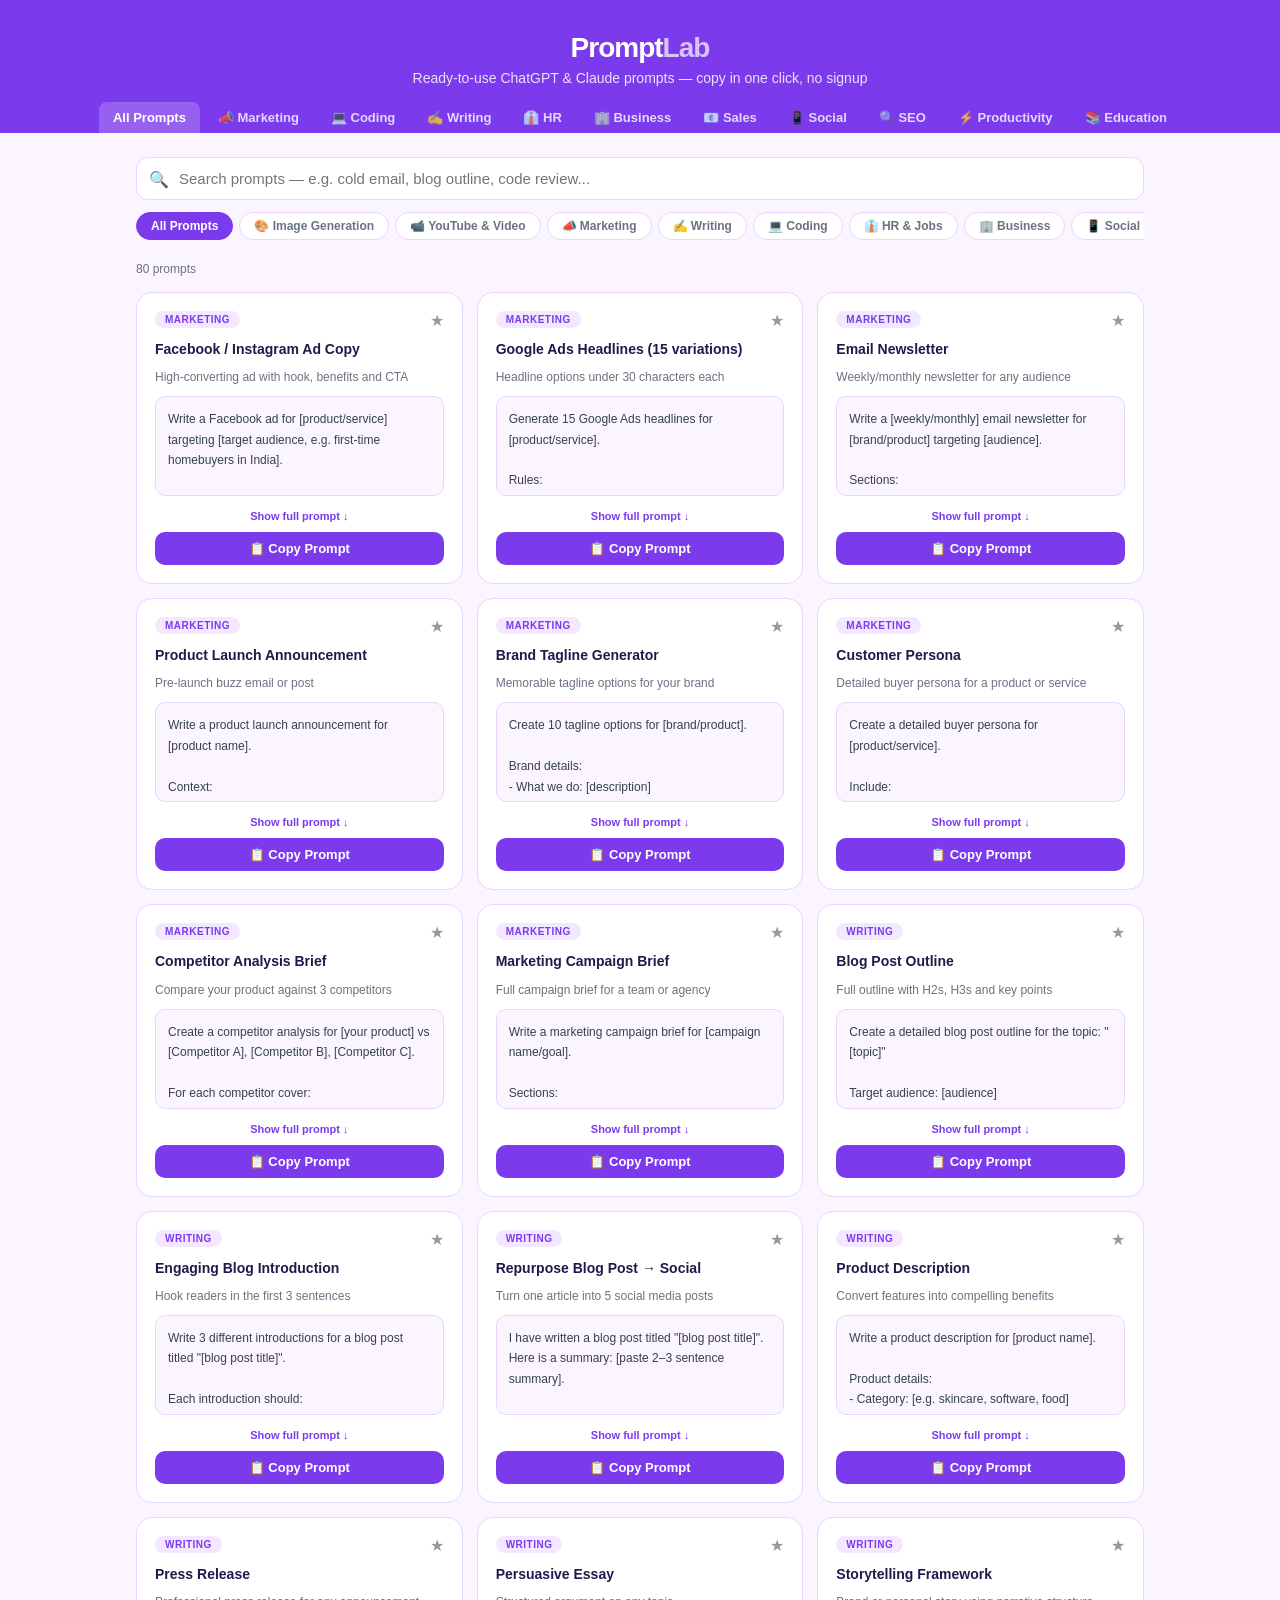
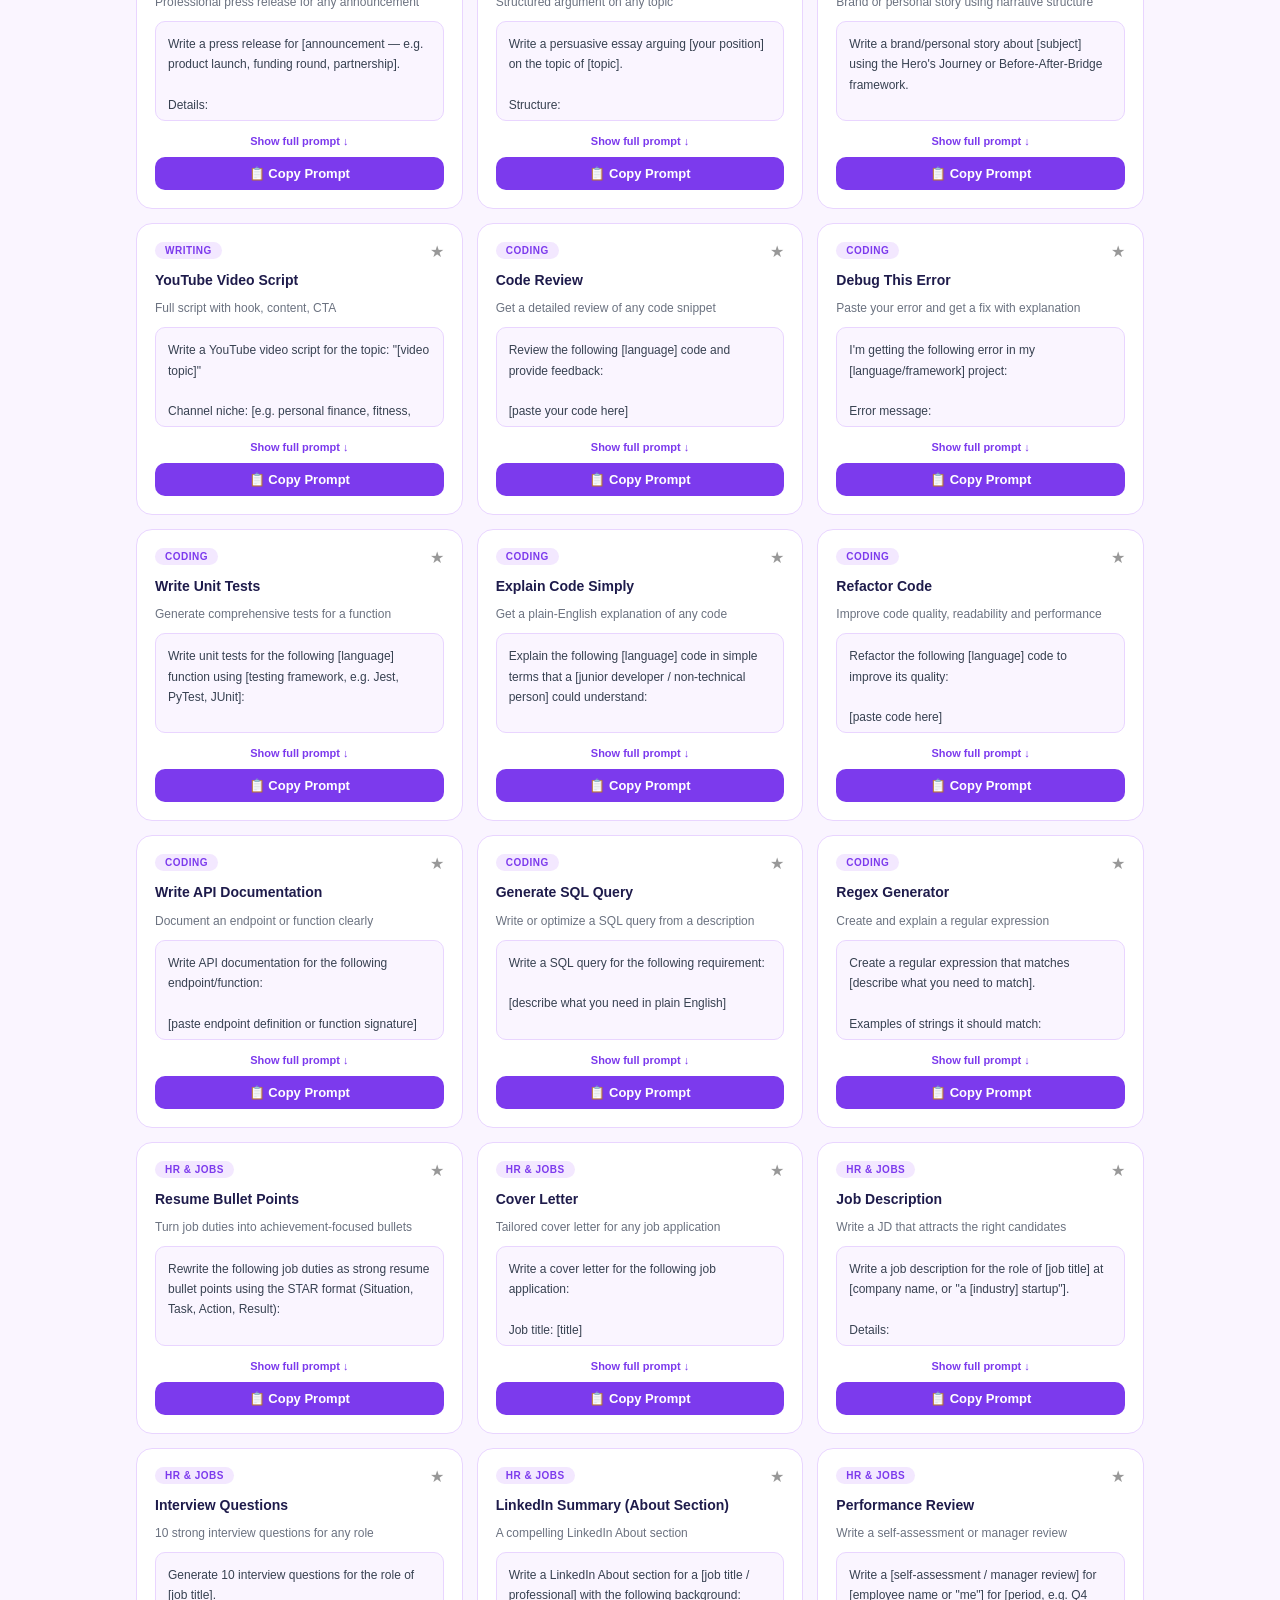
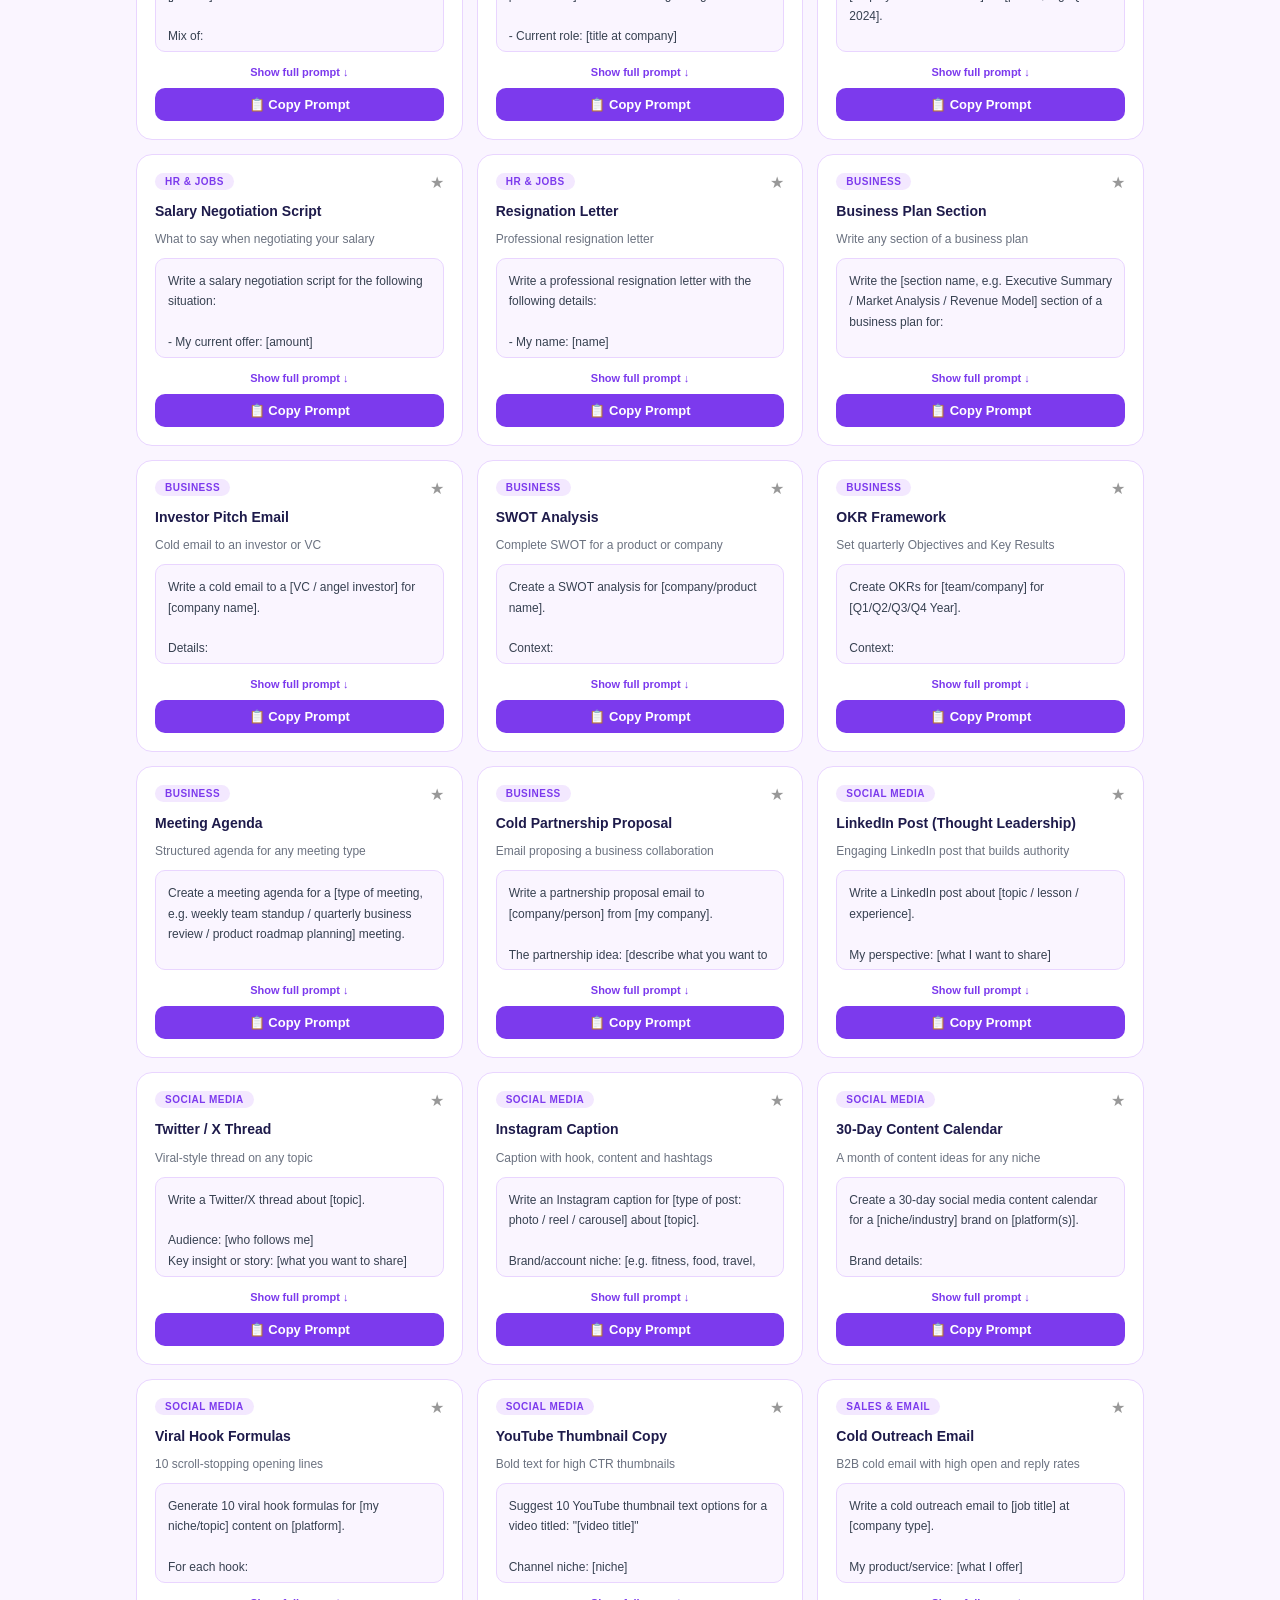
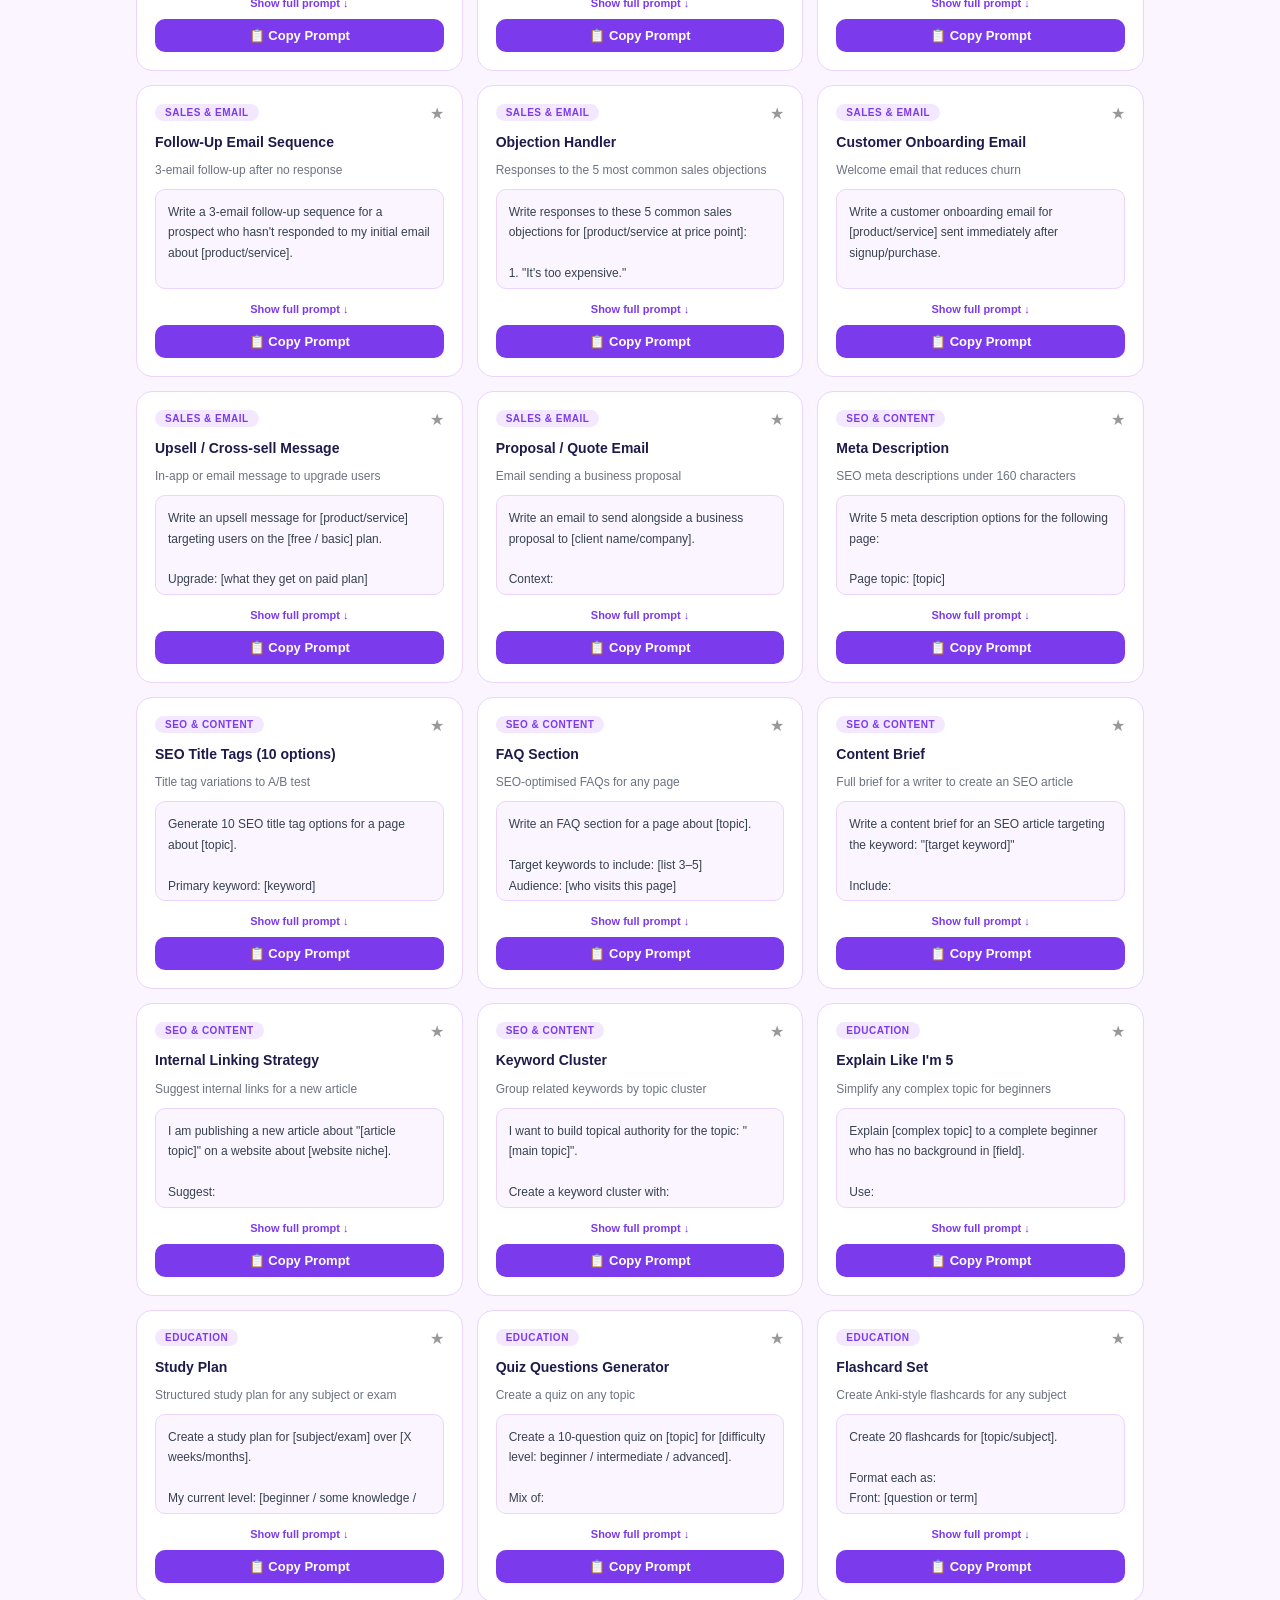
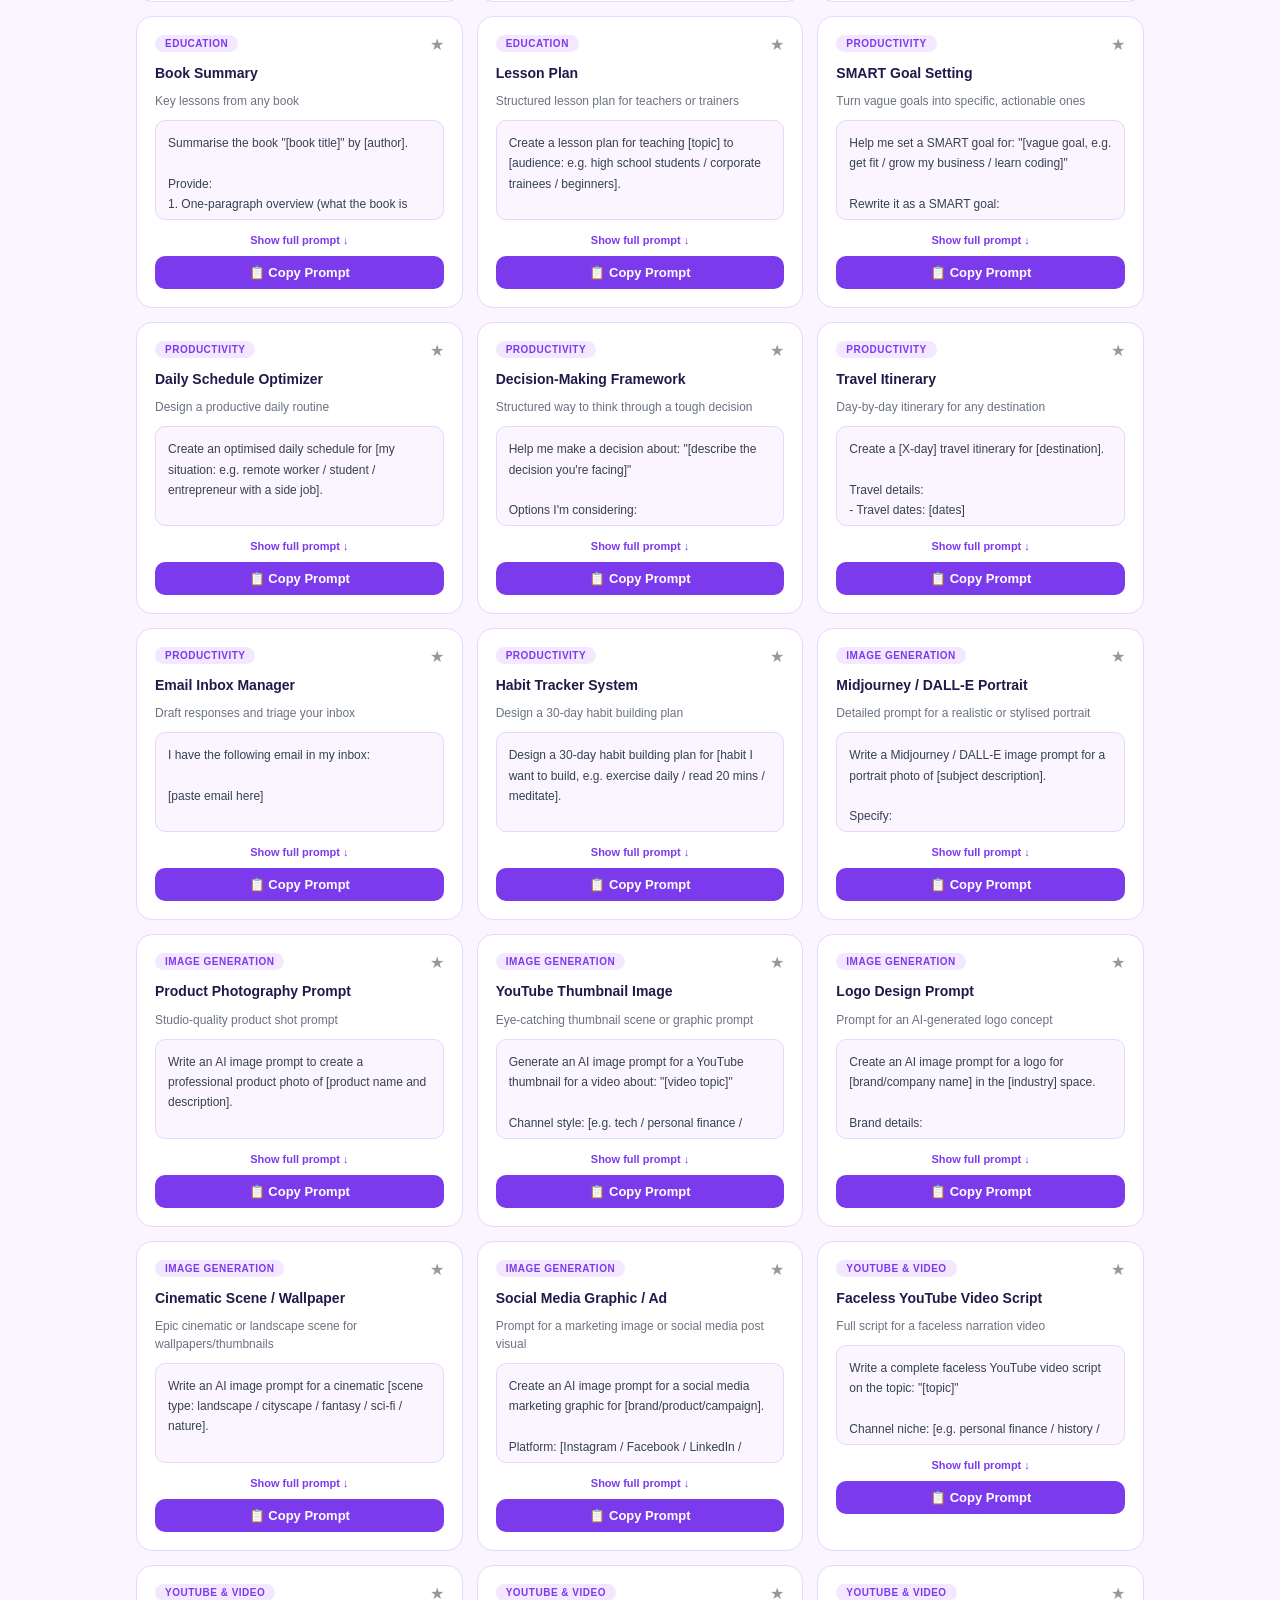
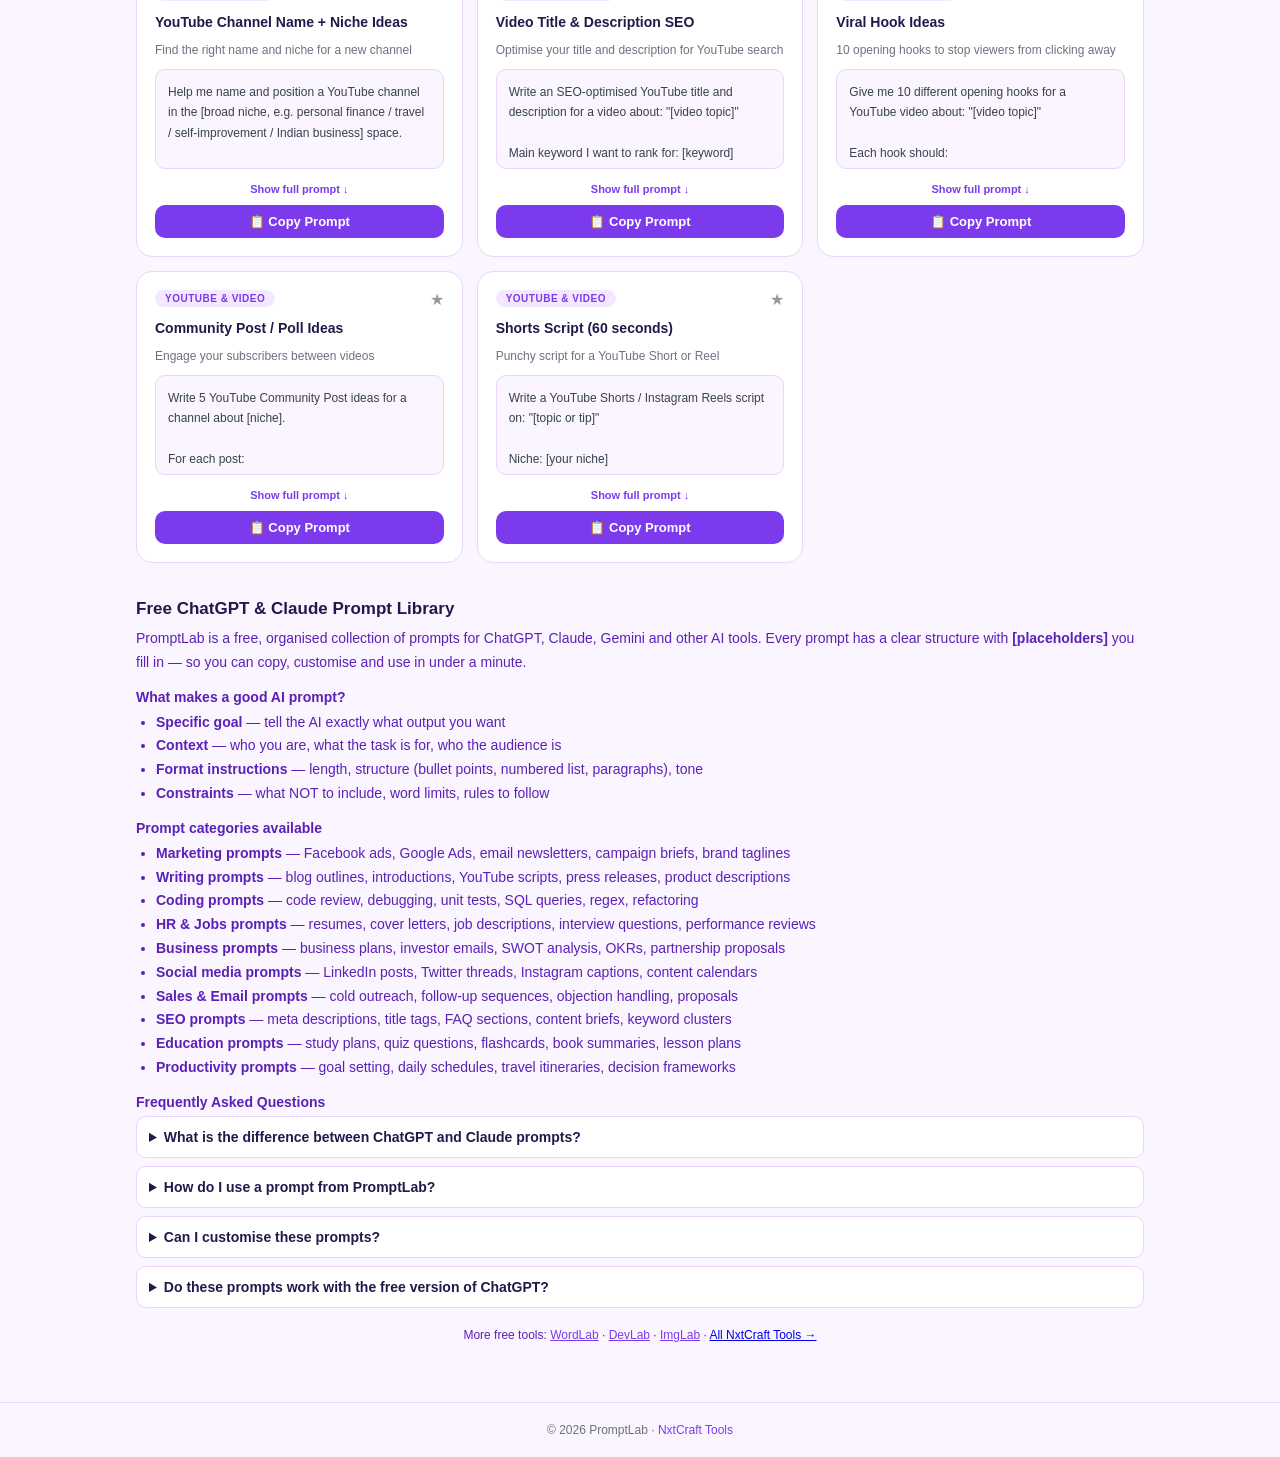
==== commit 8228c0f5: "Add Image Generation + YouTube categories to PromptLab - New category: Image Generation (6 prompts) " ====
--- a/index.html
+++ b/index.html
@@ -133,9 +133,10 @@
     </details>
 
     <div style="margin-top:20px; text-align:center; font-size:12px; color:#5b21b6;">
-      More free tools: <a href="https://nxtcraft.github.io/wordkit/" style="color:#7c3aed;">WordKit</a> ·
-      <a href="https://nxtcraft.github.io/devtoolbox/" style="color:#7c3aed;">DevToolbox</a> ·
-      <a href="https://nxtcraft.github.io/" style="color:#7c3aed;">All NxtCraft Tools</a>
+      More free tools: <a href="https://nxtcraft.github.io/wordlab/" style="color:#7c3aed;">WordLab</a> ·
+      <a href="https://nxtcraft.github.io/devlab/" style="color:#7c3aed;">DevLab</a> ·
+      <a href="https://nxtcraft.github.io/imglab/" style="color:#7c3aed;">ImgLab</a> ·
+      <a href="https://nxtcraft.github.io/">All NxtCraft Tools →</a>
     </div>
   </div>
 </div>
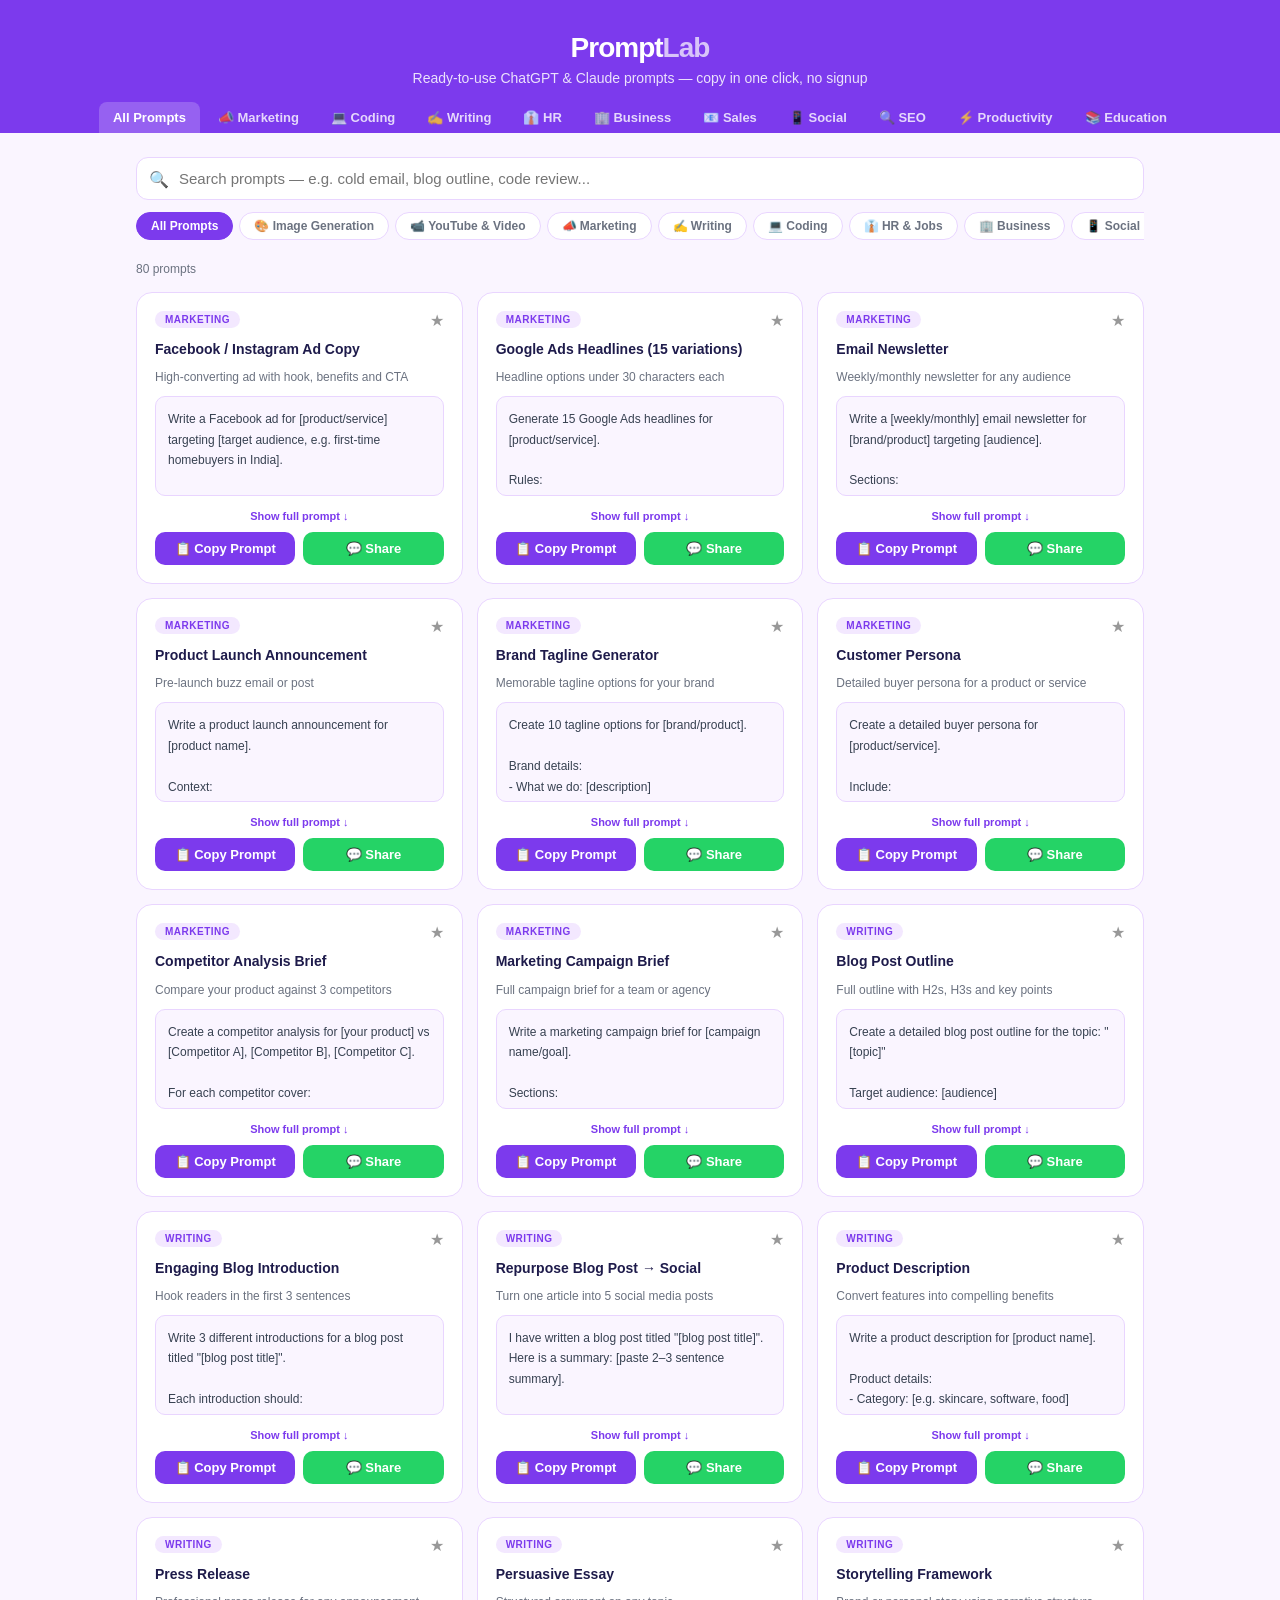
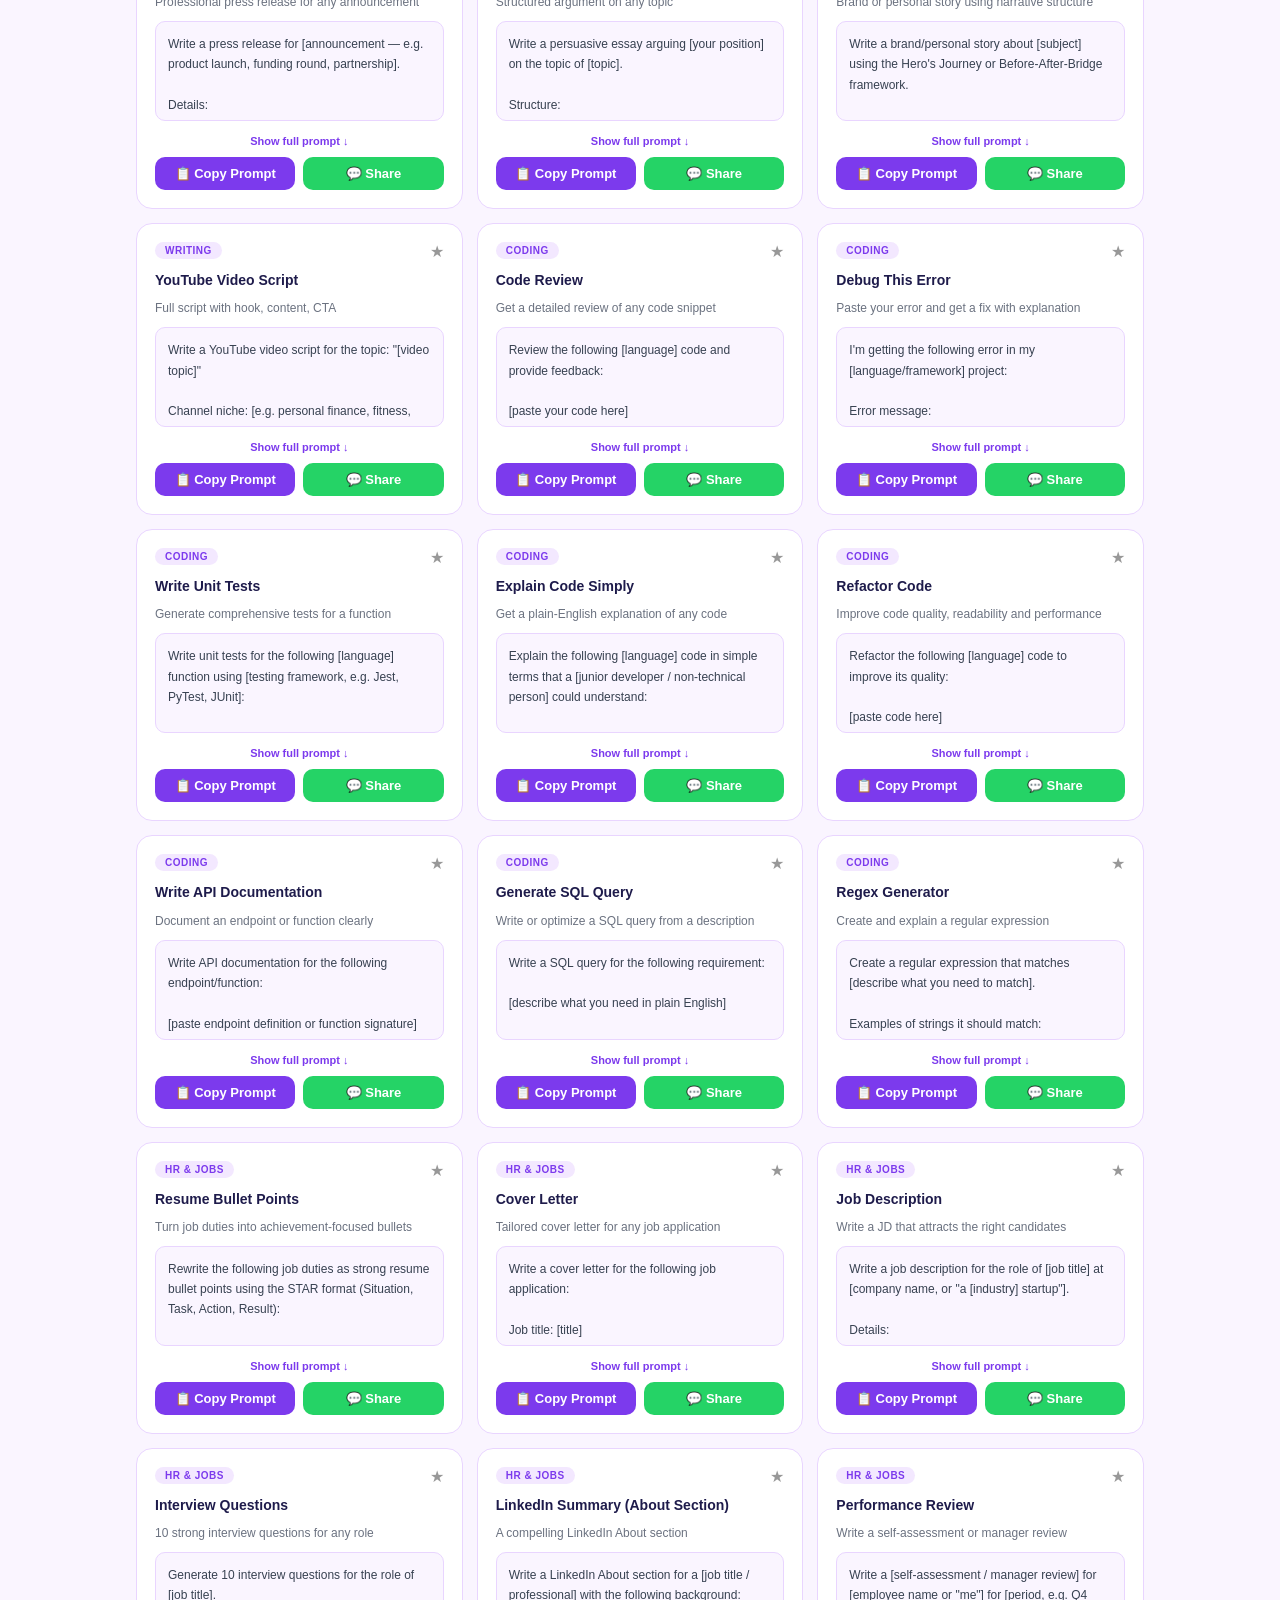
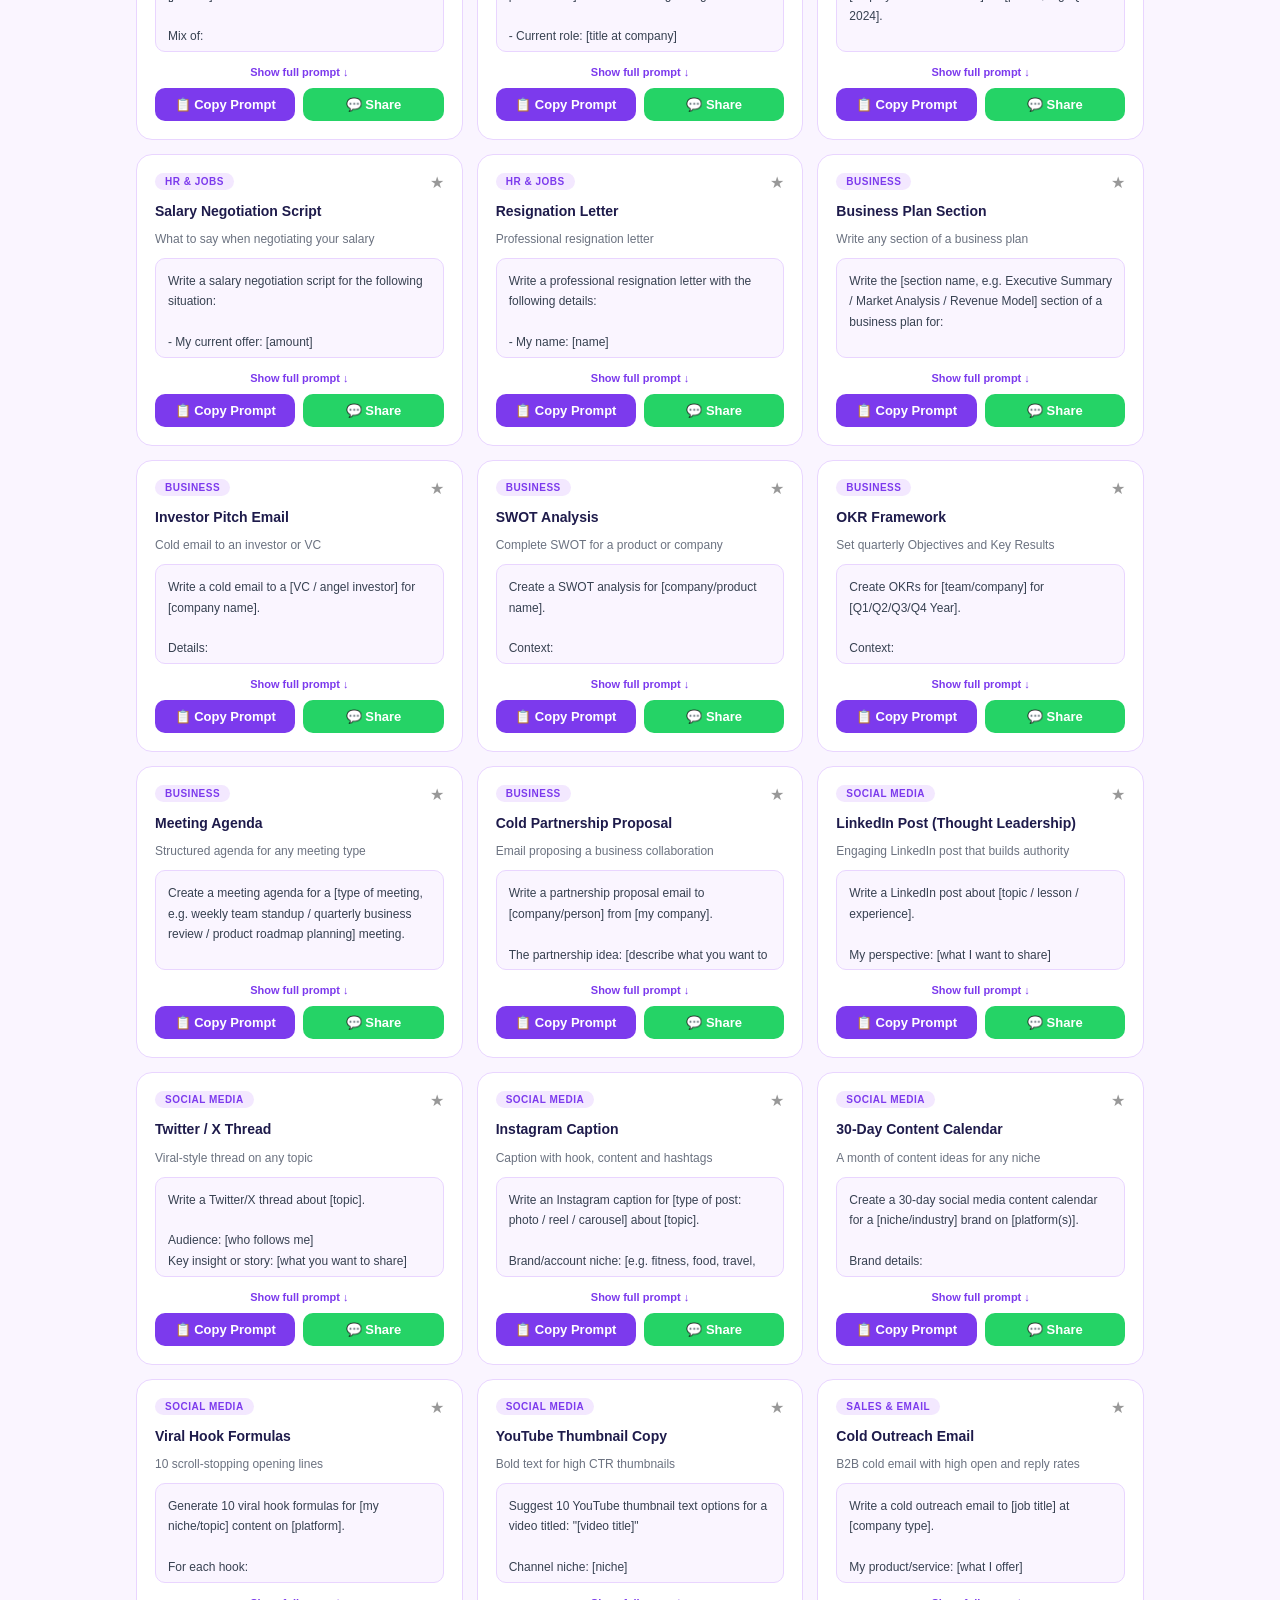
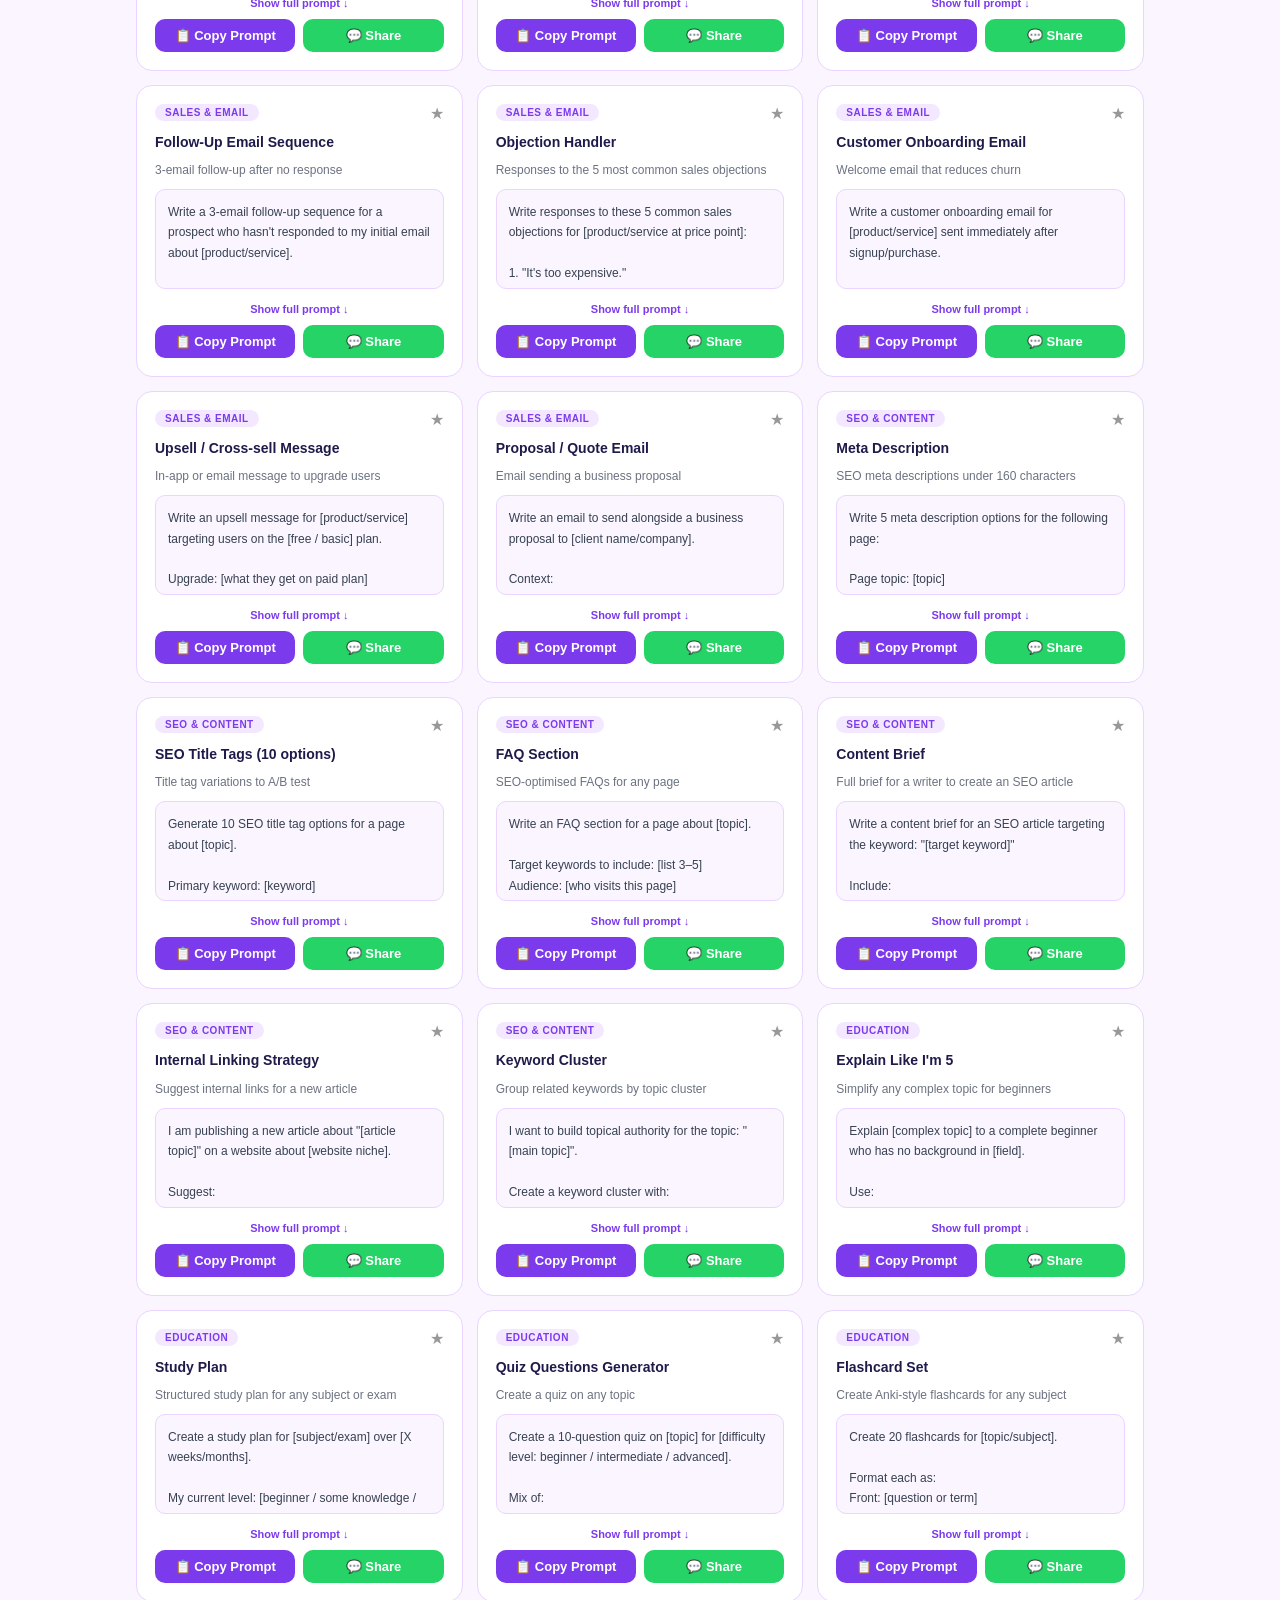
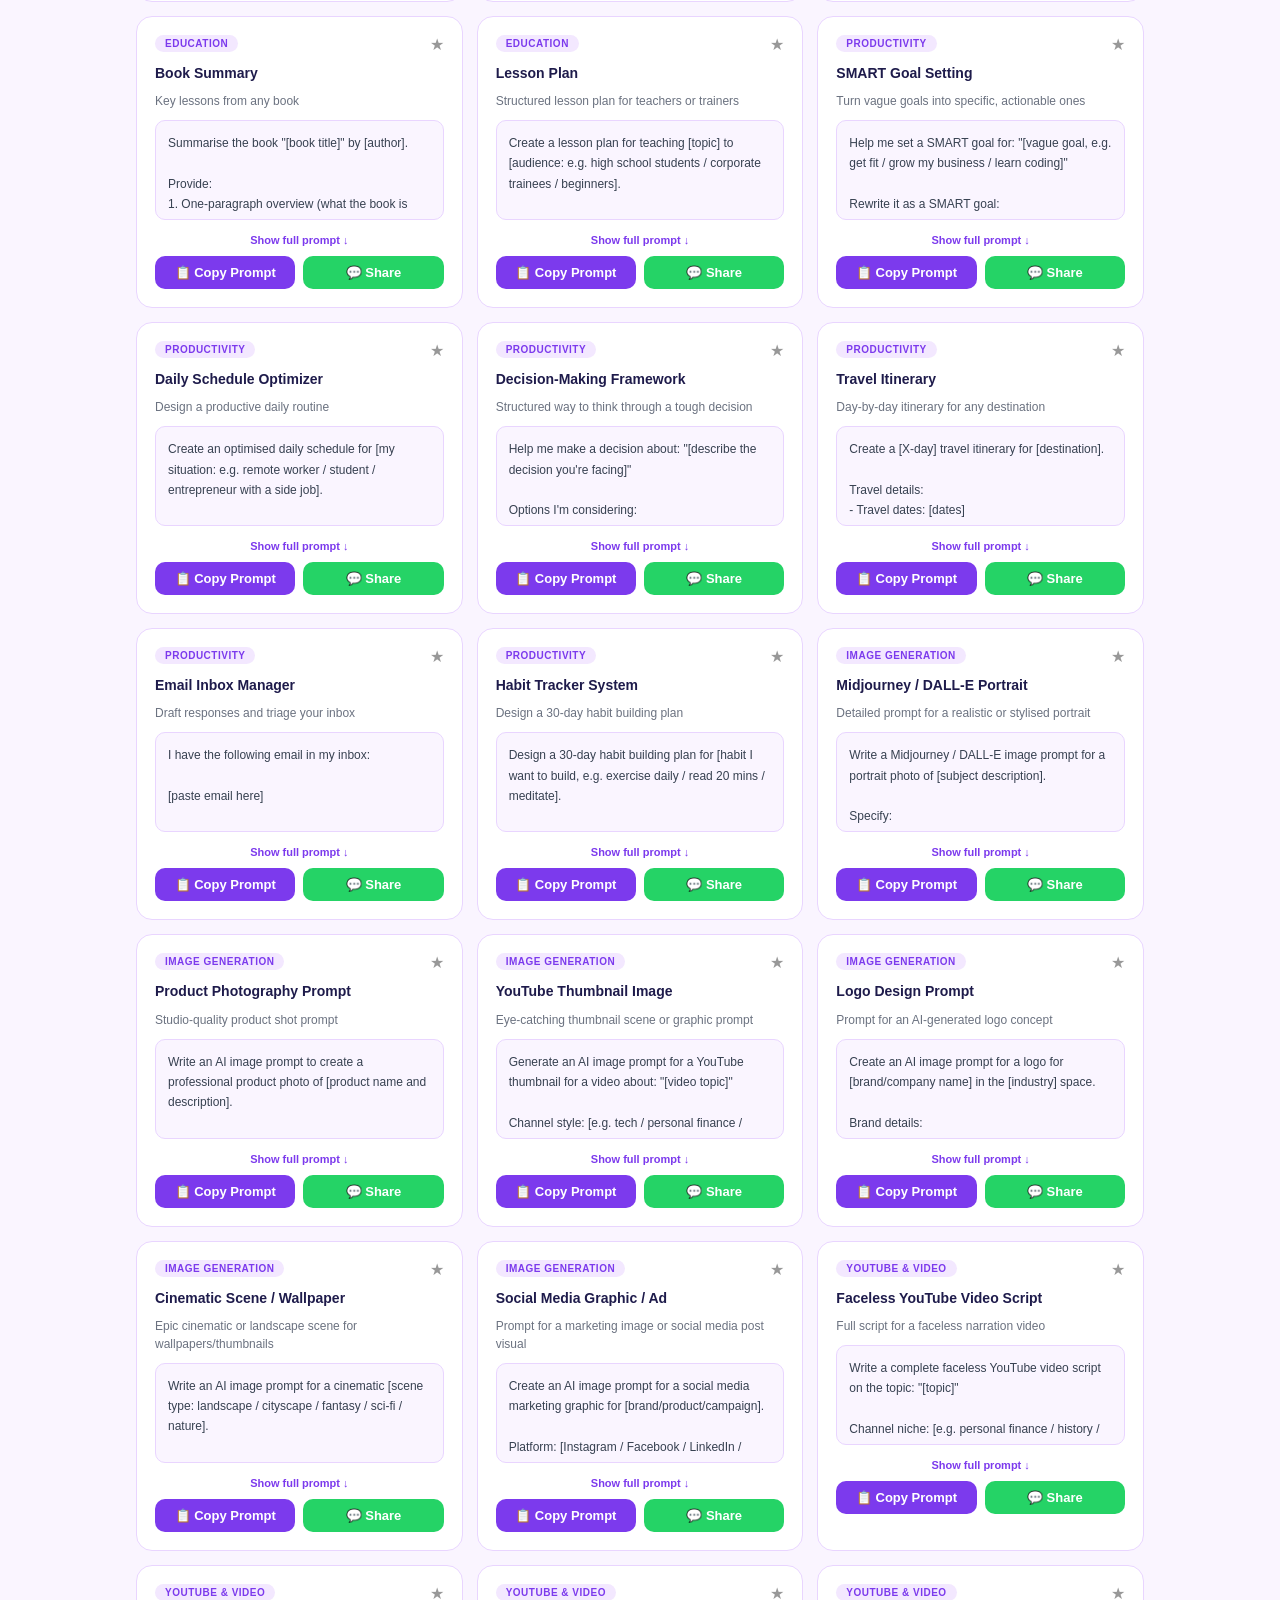
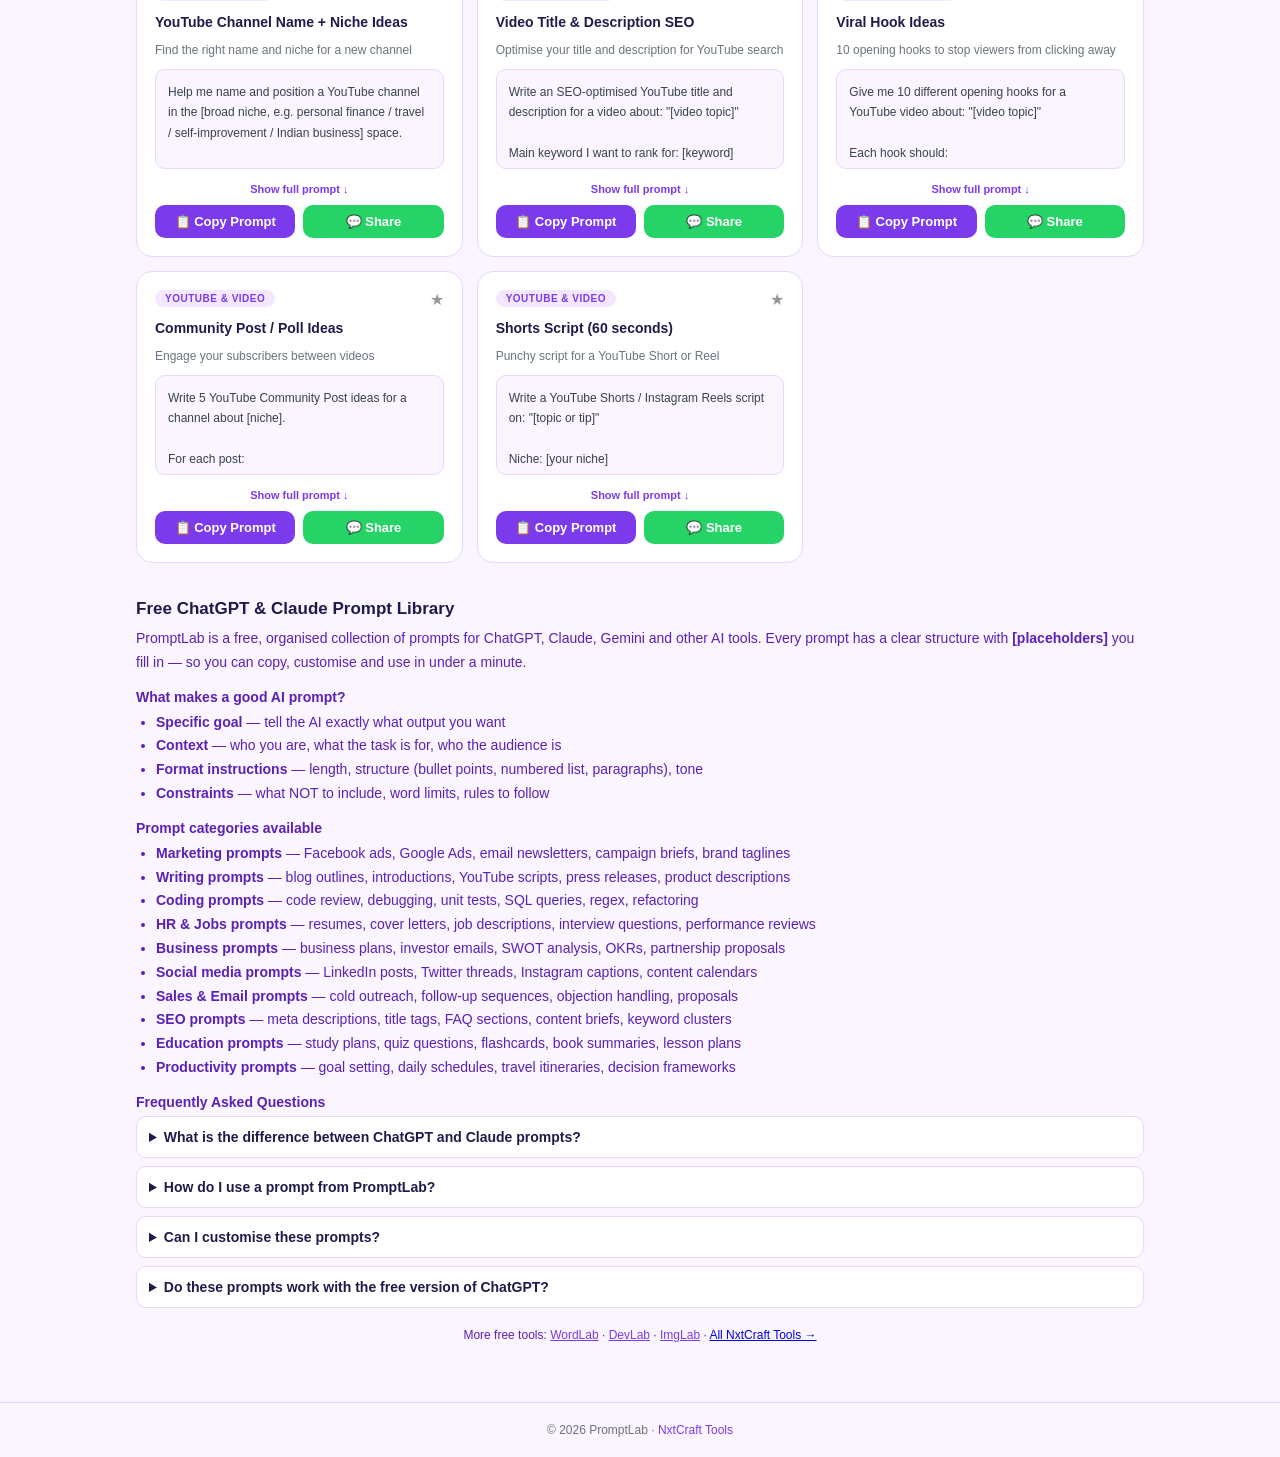
==== commit 497f8859: "add PWA manifest and service worker Co-Authored-By: Claude Sonnet 4.6 <noreply@anthropic.com>" ====
--- a/index.html
+++ b/index.html
@@ -2,6 +2,9 @@
 <html lang="en">
 <head>
 <meta charset="UTF-8">
+<link rel="manifest" href="/promptkit/manifest.json">
+<meta name="theme-color" content="#c084fc">
+<meta name="mobile-web-app-capable" content="yes">
 <meta name="viewport" content="width=device-width, initial-scale=1.0">
 <title>PromptLab – Free ChatGPT & Claude Prompt Library</title>
 <meta name="description" content="Free library of ready-to-use ChatGPT and Claude prompts. Organised by category: marketing, writing, coding, HR, business, social media, SEO, sales and more. Copy in one click.">
@@ -145,5 +148,6 @@
 
 <script src="js/prompts.js"></script>
 <script src="js/app.js"></script>
+<script>if("serviceWorker"in navigator)navigator.serviceWorker.register("/promptkit/sw.js");</script>
 </body>
 </html>
